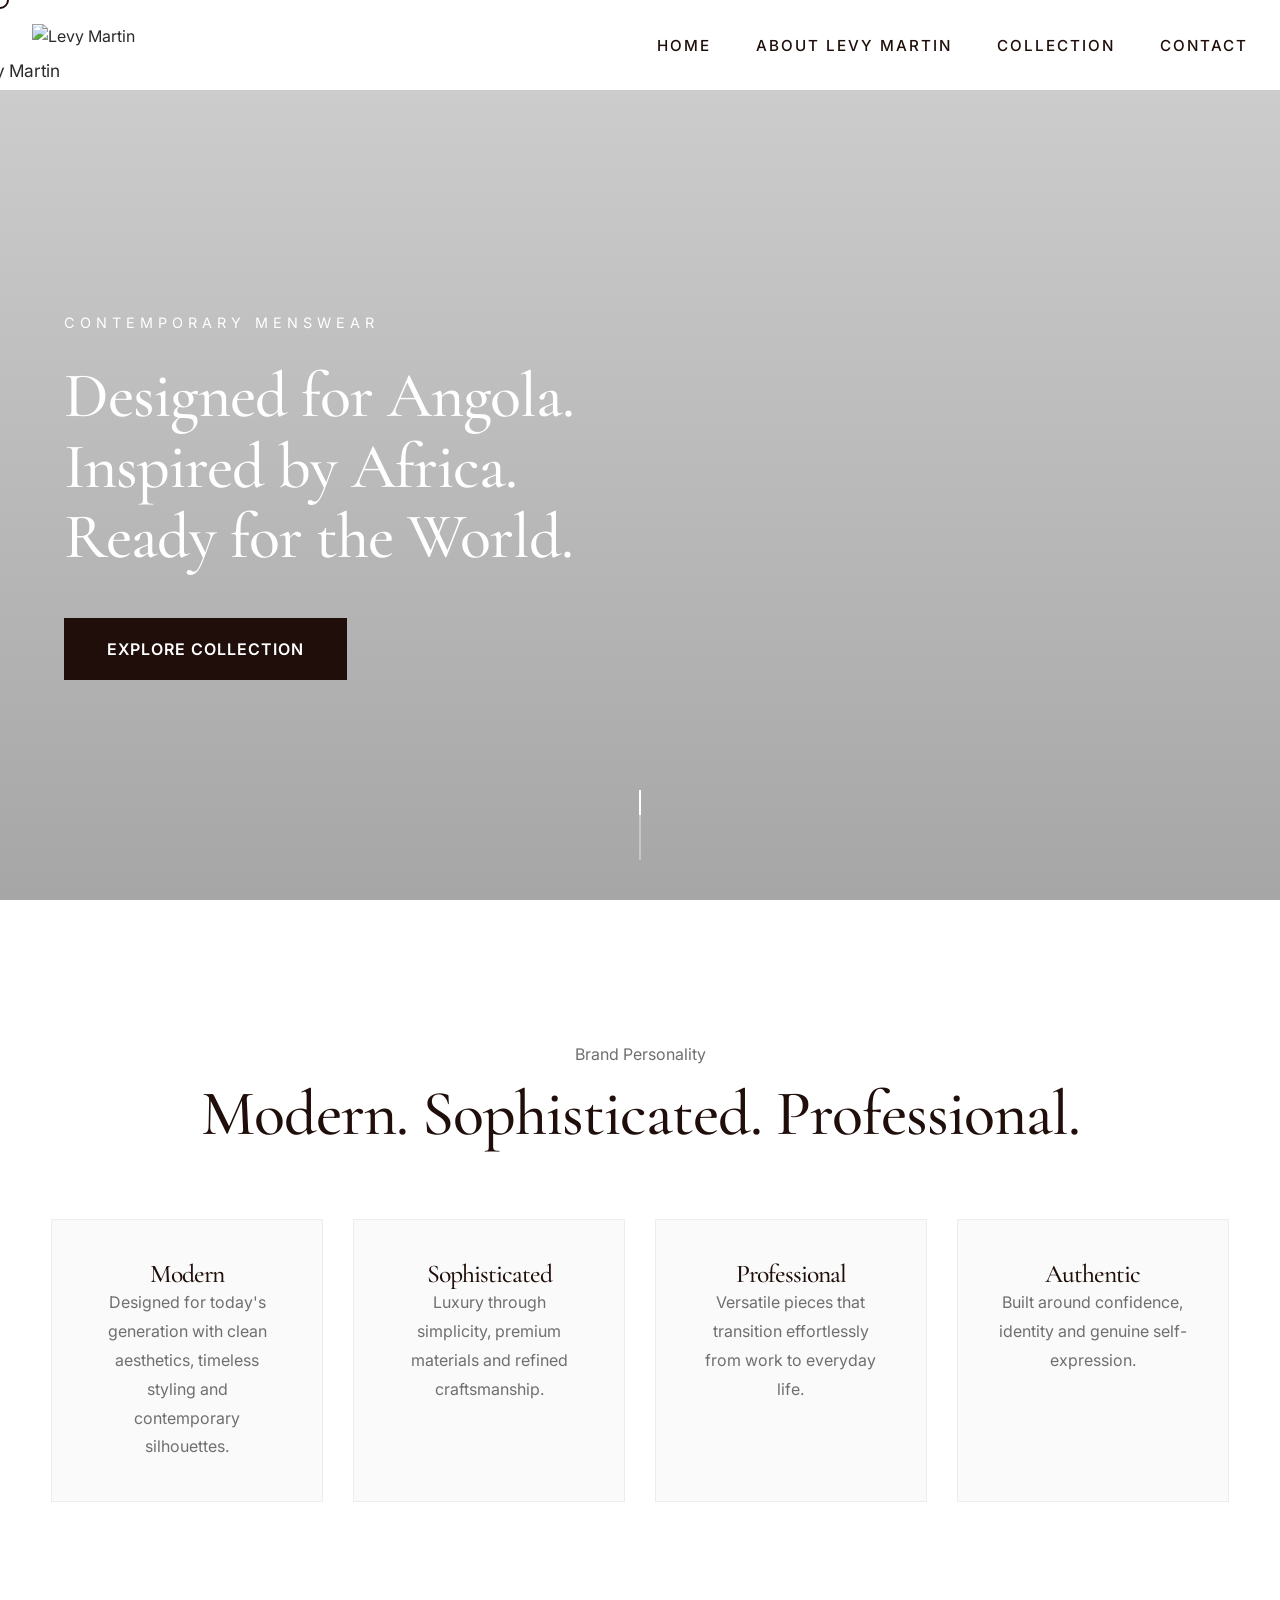
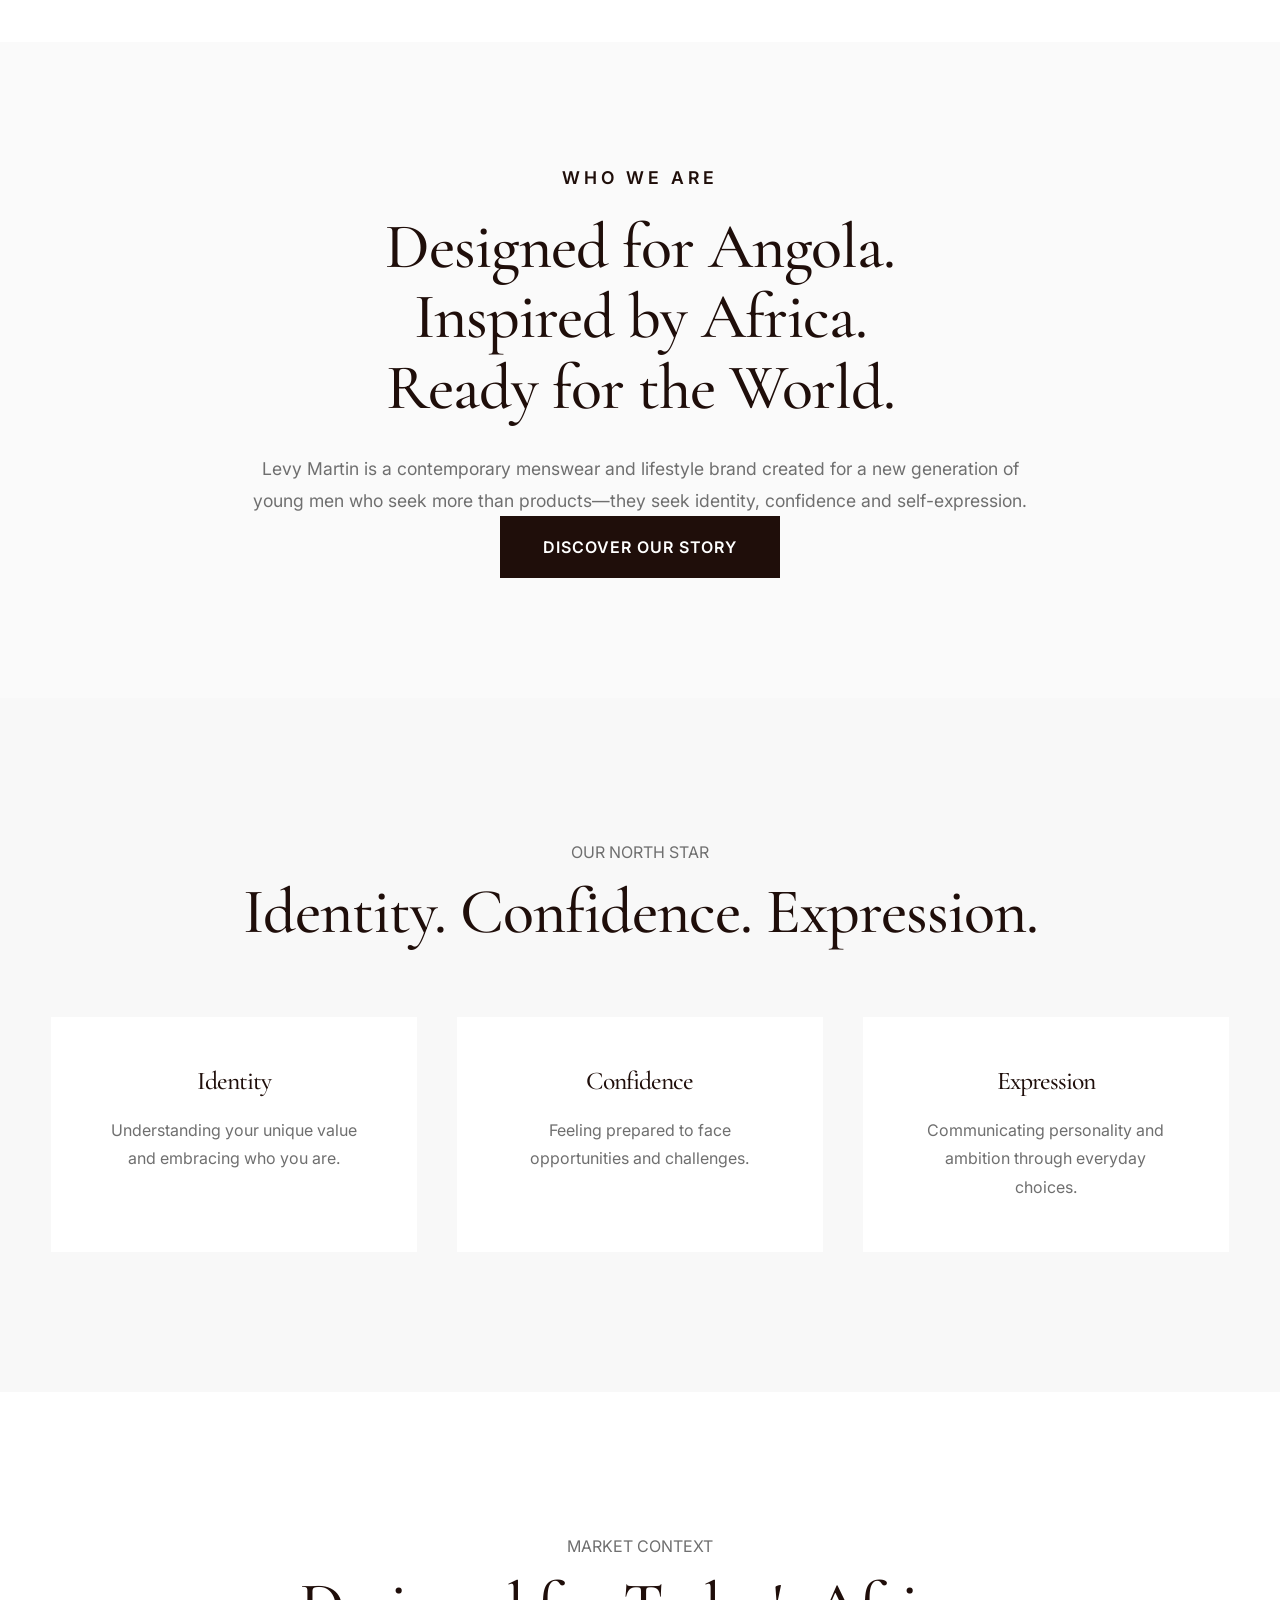
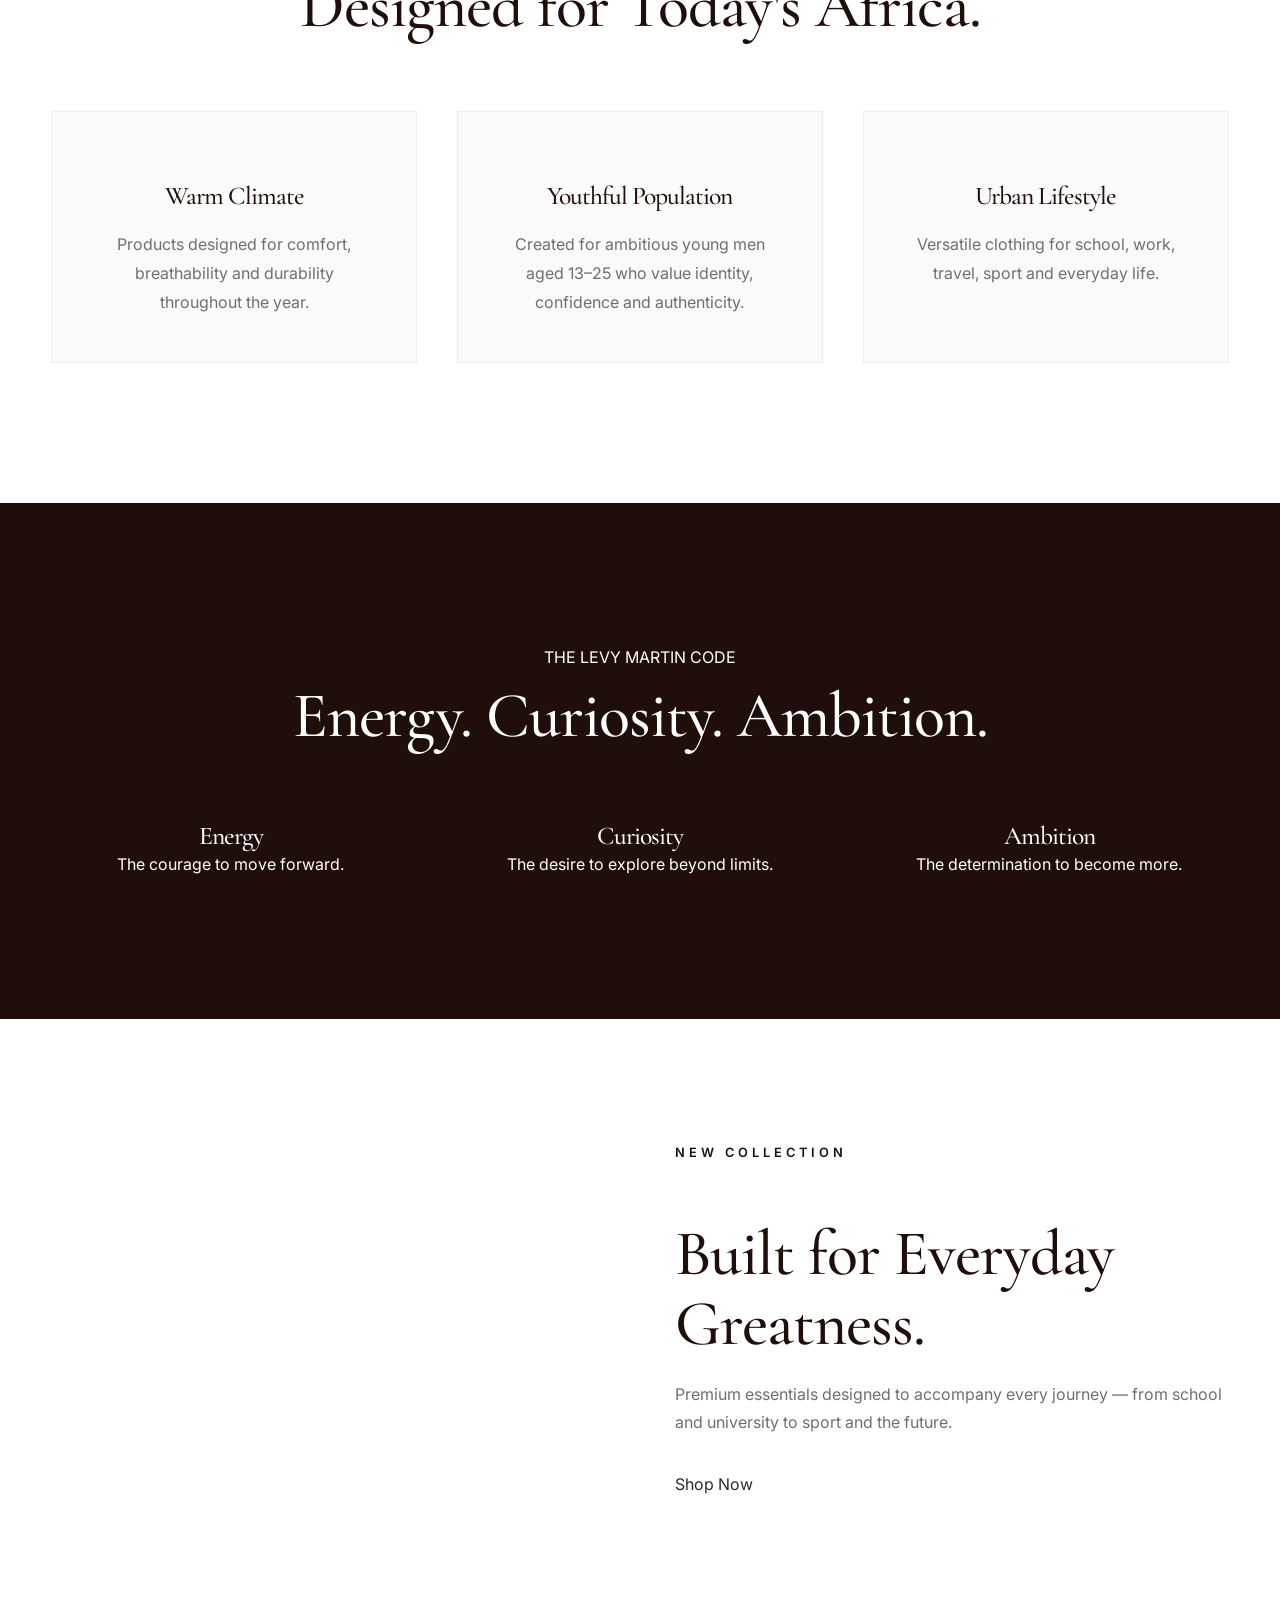
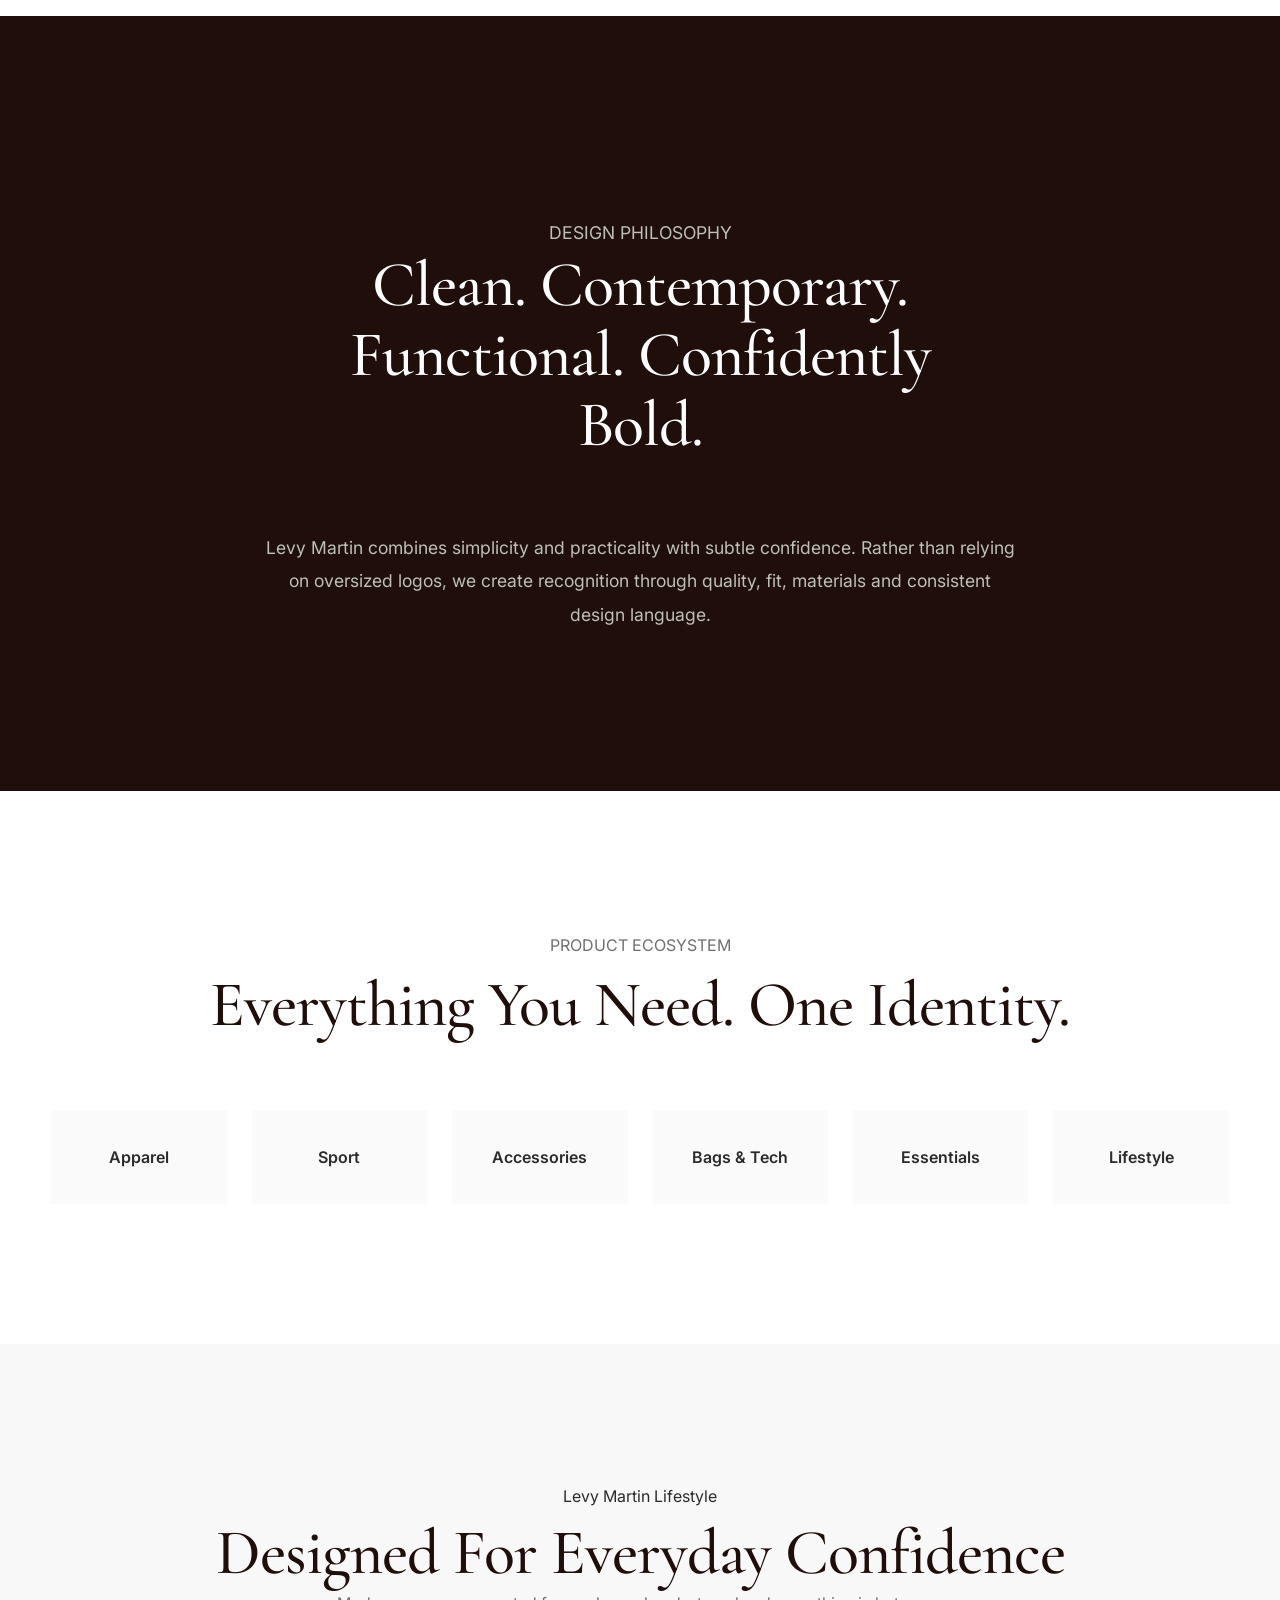
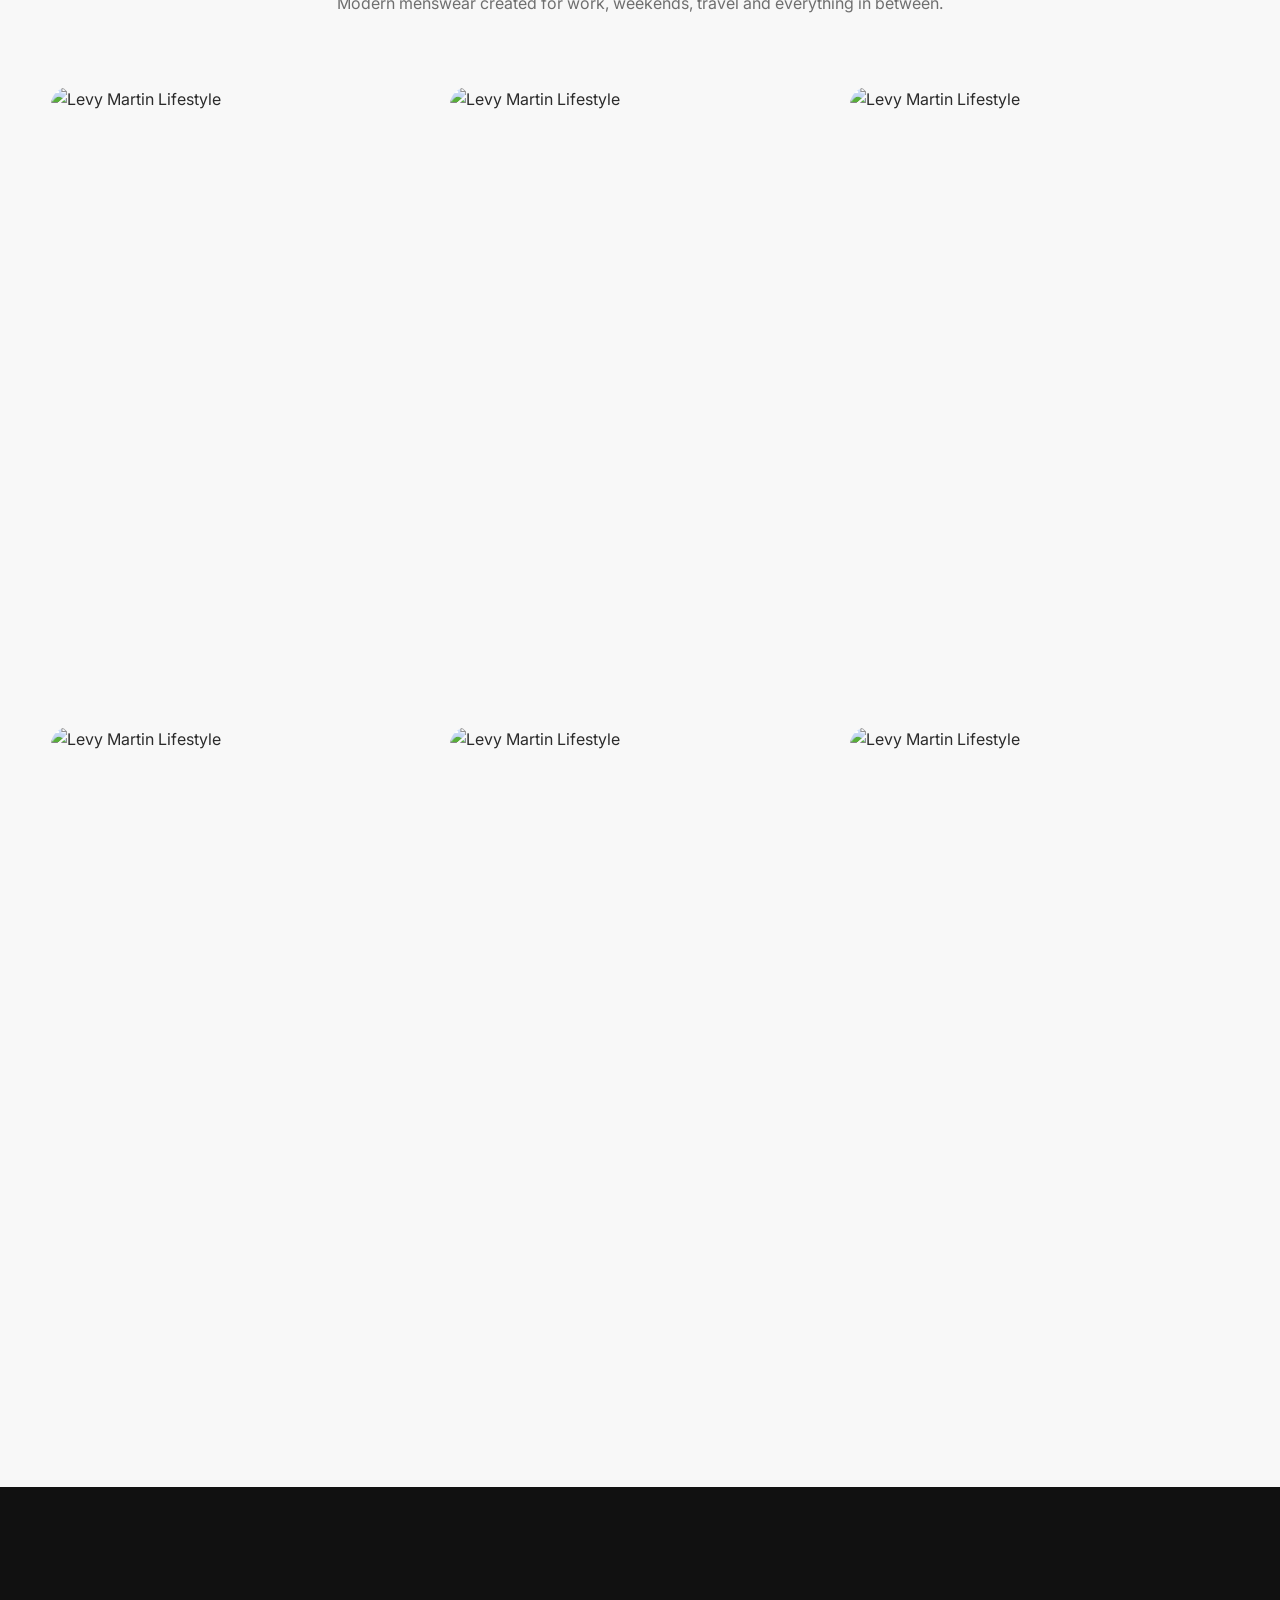
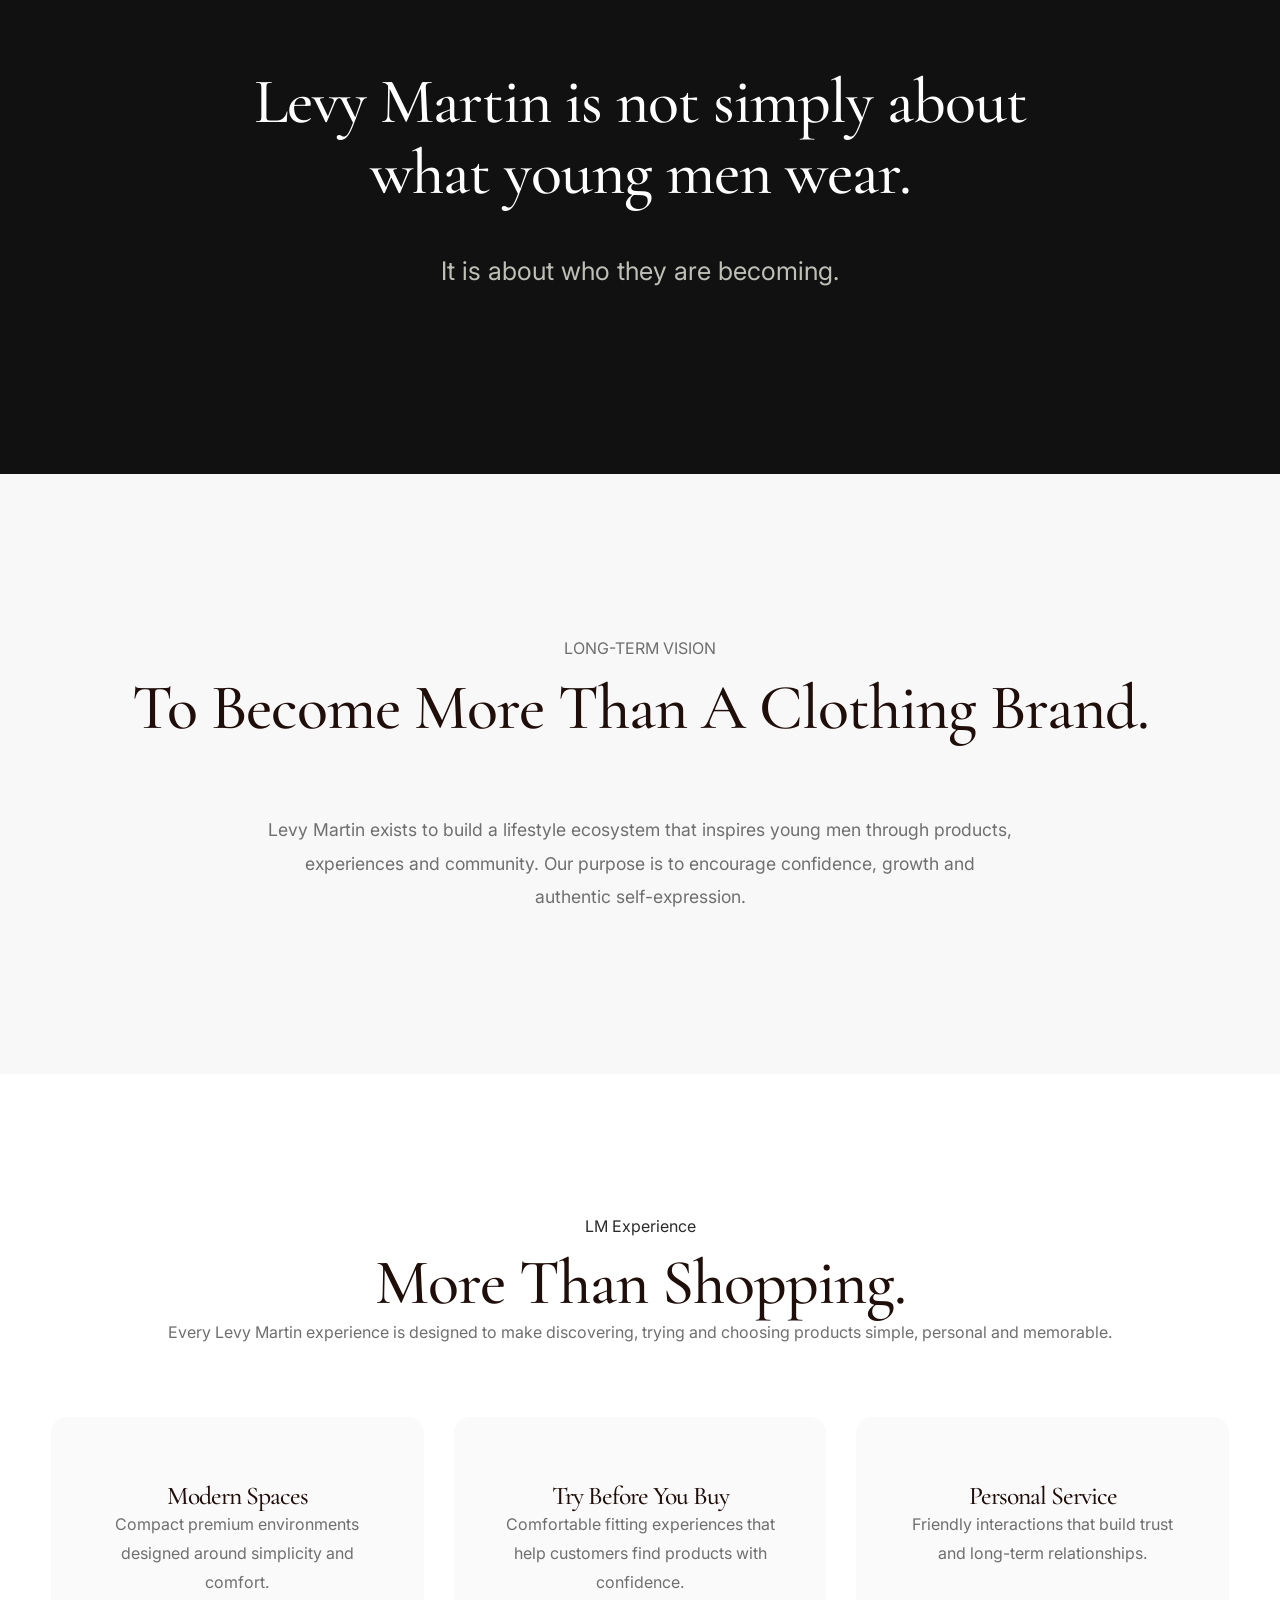
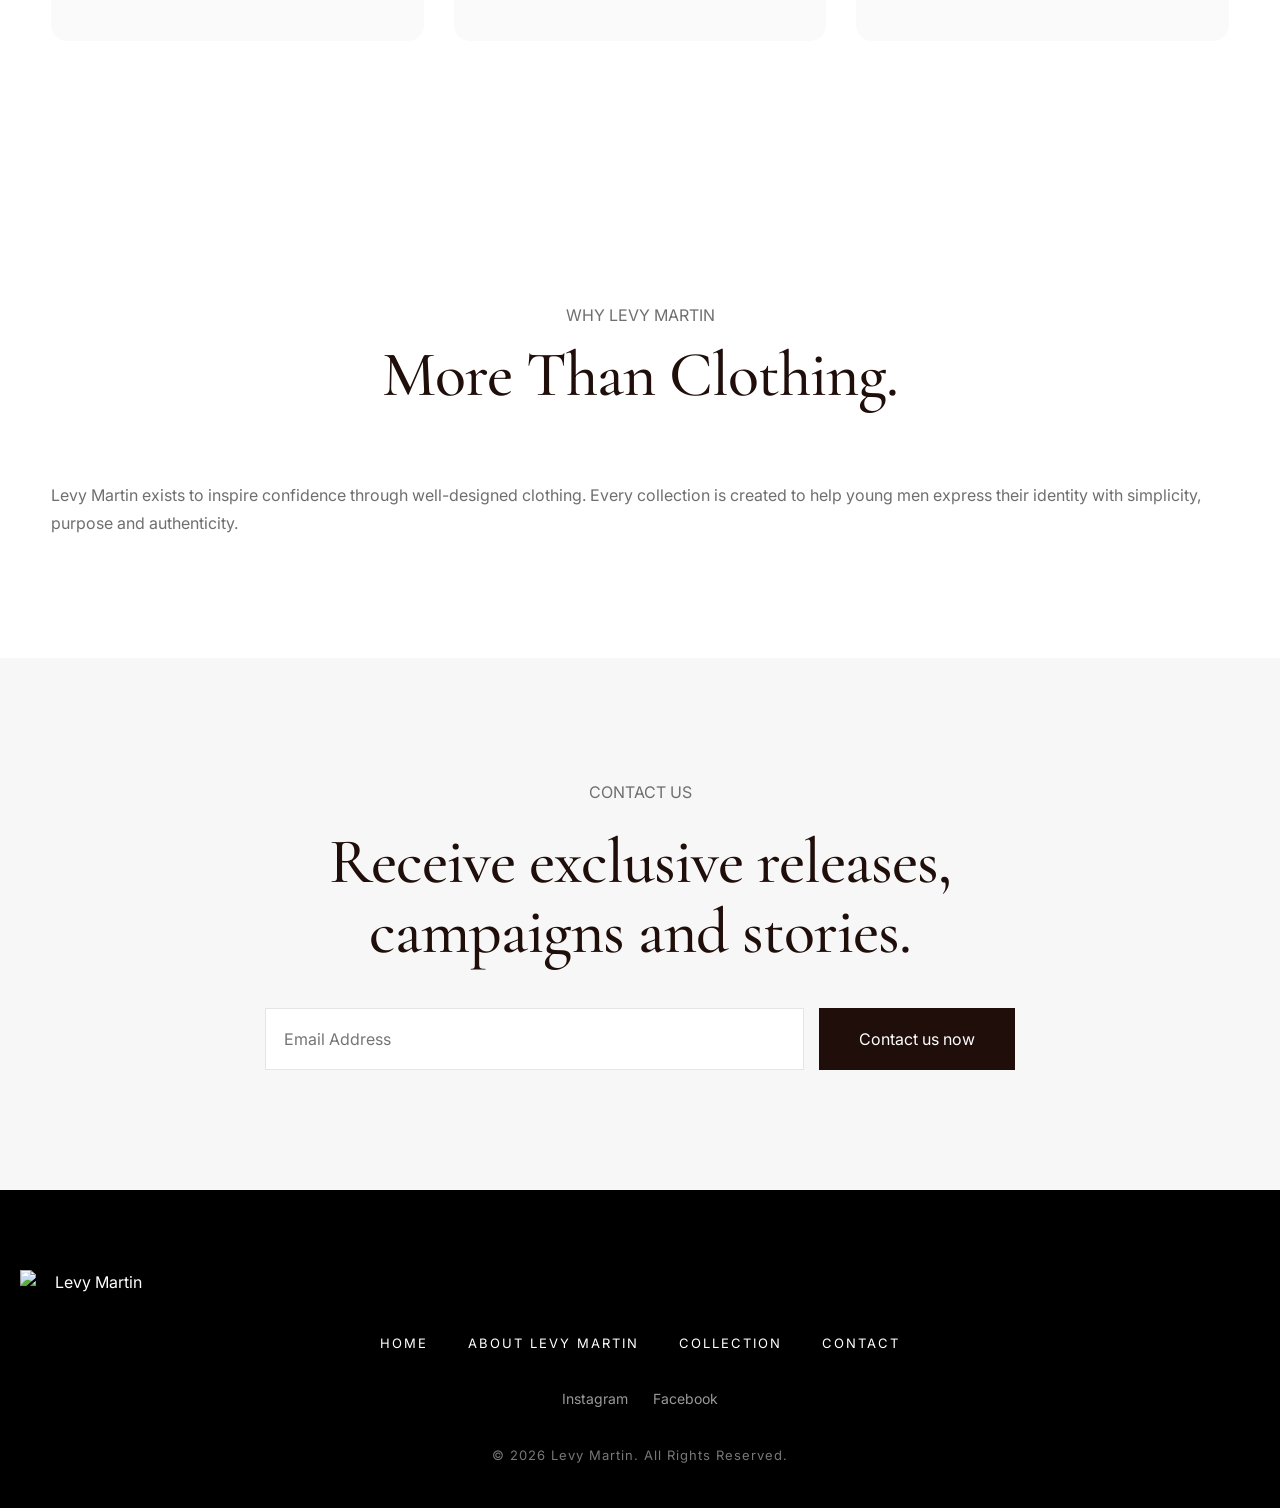
==== index.html @ 37ff94b3 "Add files via upload" ====
<!DOCTYPE html>
<html lang="en">

<head>

    <meta charset="UTF-8">
    <meta name="viewport" content="width=device-width, initial-scale=1.0">

    <title>LEVY MARTIN | Contemporary Menswear</title>

    <meta name="description"
        content="Designed for Angola. Inspired by Africa. Ready for the World.">

    <link rel="icon" href="assets/images/logo/favicon.png">

    <link rel="preconnect" href="https://fonts.googleapis.com">

    <link rel="preconnect" href="https://fonts.gstatic.com" crossorigin>

    <link href="https://fonts.googleapis.com/css2?family=Cormorant+Garamond:wght@300;400;500;600;700&family=Inter:wght@300;400;500;600;700&display=swap" rel="stylesheet">

    <!-- CSS -->
    <link rel="stylesheet" href="css/reset.css">
    <link rel="stylesheet" href="css/variables.css">
    <link rel="stylesheet" href="css/global.css">
    <link rel="stylesheet" href="css/components.css">
    <link rel="stylesheet" href="css/navigation.css">
    <link rel="stylesheet" href="css/footer.css">
    <link rel="stylesheet" href="css/home.css">
    <link rel="stylesheet" href="css/animations.css">
    <link rel="stylesheet" href="css/responsive.css">

</head>

<body>

    <!-- LOADER -->
    <div class="loader">

        <img src="assets/images/logo/logo-dark.png" alt="Levy Martin Logo">

    </div>

    <!-- CURSOR -->

    <div class="cursor"></div>

    <!-- HEADER -->

    <header>
        <nav class="navbar">

            <a href="index.html" class="logo">

                <img src="assets/images/logo/logo-dark.png" alt="Levy Martin">

            </a>

            <ul class="nav-links">


                <li><a href="index.html">Home</a></li>

                <li><a href="about.html">About Levy Martin</a></li>

                <li><a href="collections.html">Collection</a></li>

                <li><a href="contact.html">Contact</a></li>


            </ul>


            <button class="menu-btn">

                <span></span>
                <span></span>

            </button>

        </nav>

        <div class="mobile-menu">

            <a href="index.html">Home</a>
            <a href="about.html">About Levy Martin</a>
            <a href="collections.html">Collection</a>
            <a href="contact.html">Contact</a>

        </div>

    </header>

    <!-- HERO -->

    <section class="hero">

        <div class="hero-image">

            <img src="assets/images/hero/hero.jpg" alt="Levy Martin">

        </div>

        <div class="hero-content">

            <p class="subtitle">
                CONTEMPORARY MENSWEAR
            </p>

            <h1>

                Designed for Angola.<br>
                Inspired by Africa.<br>
                Ready for the World.

            </h1>

            <a href="collections.html" class="btn">

                Explore Collection

            </a>

        </div>

        <div class="scroll-indicator">

            <span></span>

        </div>

    </section>

    <section class="brand-personality">

        <div class="container">

        <div class="section-heading">

        <p>Brand Personality</p>

        <h2>Modern. Sophisticated. Professional.</h2>

        </div>

        <div class="personality-grid">

        <div class="personality-card">

        <h3>Modern</h3>

        <p>
        Designed for today's generation with clean aesthetics,
        timeless styling and contemporary silhouettes.
        </p>

        </div>

        <div class="personality-card">

        <h3>Sophisticated</h3>

        <p>
        Luxury through simplicity,
        premium materials and refined craftsmanship.
        </p>

        </div>

        <div class="personality-card">

        <h3>Professional</h3>

        <p>
        Versatile pieces that transition effortlessly from work
        to everyday life.
        </p>

        </div>

        <div class="personality-card">

        <h3>Authentic</h3>

        <p>
        Built around confidence,
        identity and genuine self-expression.
        </p>

        </div>

        </div>

        </div>

    </section>


    <!-- BRAND INTRO -->

    <section class="intro">

        <div class="container">

        <p class="section-title">

        WHO WE ARE

        </p>

        <h2>

        Designed for Angola.<br>

        Inspired by Africa.<br>

        Ready for the World.

        </h2>

        <p>

        Levy Martin is a contemporary menswear and lifestyle brand created for a new generation of young men who seek more than products—they seek identity, confidence and self-expression.

        </p>

        <a href="about.html" class="btn">

        Discover Our Story

        </a>

        </div>

    </section>

    <!-- NORTH STAR -->

    <section class="north-star">

        <div class="container">

        <div class="section-heading">

        <p>

        OUR NORTH STAR

        </p>

        <h2>

        Identity.
        Confidence.
        Expression.

        </h2>

        </div>

        <div class="north-grid">

        <div class="north-card">

        <h3>

        Identity

        </h3>

        <p>

        Understanding your unique value and embracing who you are.

        </p>

        </div>

        <div class="north-card">

        <h3>

        Confidence

        </h3>

        <p>

        Feeling prepared to face opportunities and challenges.

        </p>

        </div>

        <div class="north-card">

        <h3>

        Expression

        </h3>

        <p>

        Communicating personality and ambition through everyday choices.

        </p>

        </div>

        </div>

        </div>

    </section>

    <!-- MARKET CONTEXT -->

    <section class="market-context">

        <div class="container">

        <div class="section-heading">

        <p>

        MARKET CONTEXT

        </p>

        <h2>

        Designed for Today's Africa.

        </h2>

        </div>

        <div class="market-grid">

        <div class="market-item">

        <i class="ri-sun-line"></i>

        <h3>

        Warm Climate

        </h3>

        <p>

        Products designed for comfort,
        breathability and durability throughout the year.

        </p>

        </div>

        <div class="market-item">

        <i class="ri-group-line"></i>

        <h3>

        Youthful Population

        </h3>

        <p>

        Created for ambitious young men aged 13–25 who value identity, confidence and authenticity.

        </p>

        </div>

        <div class="market-item">

        <i class="ri-building-2-line"></i>

        <h3>

        Urban Lifestyle

        </h3>

        <p>

        Versatile clothing for school,
        work,
        travel,
        sport and everyday life.

        </p>

        </div>

        </div>

        </div>

    </section>



    <!-- YOUTH CODE -->

    <section class="youth-code">

        <div class="container">

        <div class="section-heading">

        <p>

        THE LEVY MARTIN CODE

        </p>

        <h2>

        Energy.
        Curiosity.
        Ambition.

        </h2>

        </div>

        <div class="code-grid">

        <div>

        <h3>

        Energy

        </h3>

        <p>

        The courage to move forward.

        </p>

        </div>

        <div>

        <h3>

        Curiosity

        </h3>

        <p>

        The desire to explore beyond limits.

        </p>

        </div>

        <div>

        <h3>

        Ambition

        </h3>

        <p>

        The determination to become more.

        </p>

        </div>

        </div>

        </div>

    </section>

    <section class="featured">

        <div class="image">

            <img src="assets/images/campaign/collection.jpg"
                alt="Collection">

        </div>

        <div class="content">

            <p class="section-title">
                NEW COLLECTION
            </p>

            <h2>

                Built for Everyday Greatness.

            </h2>

            <p>

                Premium essentials designed to accompany every journey —
                from school and university to sport and the future.

            </p>

            <a href="collections.html" class="btn-dark">

                Shop Now

            </a>

        </div>

    </section>

    <!-- DESIGN PHILOSOPHY -->

    <section class="design-philosophy">

        <div class="container">

        <div class="section-heading">

        <p>

        DESIGN PHILOSOPHY

        </p>

        <h2>

        Clean.

        Contemporary.

        Functional.

        Confidently Bold.

        </h2>

        </div>

        <div class="philosophy-text">

        <p>

        Levy Martin combines simplicity and practicality with subtle confidence.
        Rather than relying on oversized logos, we create recognition through
        quality, fit, materials and consistent design language.

        </p>

        </div>

        </div>

    </section>

    <section class="ecosystem">

        <div class="container">

        <div class="section-heading">

        <p>

        PRODUCT ECOSYSTEM

        </p>

        <h2>

        Everything You Need.

        One Identity.

        </h2>

        </div>

        <div class="eco-grid">

        <div>Apparel</div>

        <div>Sport</div>

        <div>Accessories</div>

        <div>Bags & Tech</div>

        <div>Essentials</div>

        <div>Lifestyle</div>

        </div>

        </div>

    </section>

    <!-- ========================================= -->
    <!-- LIFESTYLE GALLERY -->
    <!-- ========================================= -->

    <section class="lifestyle-gallery">

        <div class="container">

            <div class="section-heading">

                <span>Levy Martin Lifestyle</span>

                <h2>Designed For Everyday Confidence</h2>

                <p>
                    Modern menswear created for work, weekends,
                    travel and everything in between.
                </p>

            </div>

            <div class="gallery-grid">

                <div class="gallery-item large">
                    <img src="assets/images/gallery/image1.png" alt="Levy Martin Lifestyle">
                </div>

                <div class="gallery-item">
                    <img src="assets/images/gallery/image2.png" alt="Levy Martin Lifestyle">
                </div>

                <div class="gallery-item">
                    <img src="assets/images/gallery/image3.png" alt="Levy Martin Lifestyle">
                </div>

                <div class="gallery-item">
                    <img src="assets/images/gallery/image4.png" alt="Levy Martin Lifestyle">
                </div>

                <div class="gallery-item">
                    <img src="assets/images/gallery/image6.png" alt="Levy Martin Lifestyle">
                </div>

                <div class="gallery-item wide">
                    <img src="assets/images/gallery/image5.png" alt="Levy Martin Lifestyle">
                </div>

            </div>

        </div>

    </section>

    

    <section class="brand-promise">

        <div class="container-mini">

        <h2>

        Levy Martin is not simply about what young men wear.

        </h2>

        <p>

        It is about who they are becoming.

        </p>

        </div>

    </section>

    <section class="vision">

        <div class="container">

        <div class="section-heading">

        <p>

        LONG-TERM VISION

        </p>

        <h2>

        To Become More Than
        A Clothing Brand.

        </h2>

        </div>

        <p class="vision-text">

        Levy Martin exists to build a lifestyle ecosystem that inspires
        young men through products, experiences and community.
        Our purpose is to encourage confidence, growth and authentic
        self-expression.

        </p>

        </div>

    </section>

    <!-- ========================================= -->
    <!-- LM EXPERIENCE -->
    <!-- ========================================= -->

    <section class="experience-point">

        <div class="container">

            <div class="section-heading">

                <span>LM Experience</span>

                <h2>
                    More Than Shopping.
                </h2>

                <p>
                    Every Levy Martin experience is designed to make discovering,
                    trying and choosing products simple, personal and memorable.
                </p>

            </div>

            <div class="experience-grid">

                <div class="experience-card">

                    <i class="ri-store-2-line"></i>

                    <h3>Modern Spaces</h3>

                    <p>
                        Compact premium environments designed around simplicity
                        and comfort.
                    </p>

                </div>

                <div class="experience-card">

                    <i class="ri-t-shirt-2-line"></i>

                    <h3>Try Before You Buy</h3>

                    <p>
                        Comfortable fitting experiences that help customers find
                        products with confidence.
                    </p>

                </div>

                <div class="experience-card">

                    <i class="ri-customer-service-2-line"></i>

                    <h3>Personal Service</h3>

                    <p>
                        Friendly interactions that build trust and long-term
                        relationships.
                    </p>

                </div>

            </div>

        </div>

    </section>

    <section class="why-brand">

        <div class="container">

        <div class="section-heading">

        <p>WHY LEVY MARTIN</p>

        <h2>

        More Than Clothing.

        </h2>

        </div>

        <p>

        Levy Martin exists to inspire confidence through
        well-designed clothing.
        Every collection is created to help young men express
        their identity with simplicity,
        purpose and authenticity.

        </p>

        </div>

    </section>

    <!-- NEWSLETTER -->

    <section class="newsletter">

        <div class="container">

            <p>CONTACT US</p>

            <h2>

                Receive exclusive releases,
                campaigns and stories.

            </h2>

            <form>

                <input
                    type="email"
                    placeholder="Email Address">

                <button>

                    Contact us now

                </button>

            </form>

        </div>

    </section>

    <!-- FOOTER -->

    <footer class="footer">

        <div class="footer-logo">
            <img src="assets/images/logo/logo-dark.png" alt="Levy Martin">
        </div>

        <div class="footer-links">

            <a href="index.html">Home</a>

            <a href="about.html">About Levy Martin</a>

            <a href="collections.html">Collection</a>

            <a href="contact.html">Contact</a>

        </div>

        <div class="footer-social">

            <a href="#">Instagram</a>

            <a href="#">Facebook</a>

        </div>

        <p class="copyright">
            © 2026 Levy Martin. All Rights Reserved.
        </p>

    </footer>

    

    <!-- JAVASCRIPT -->

    <script src="js/navigation.js"></script>
    <script src="js/animations.js"></script>
    <script src="js/cursor.js"></script>
    <script src="js/app.js"></script>
    <script src="js/products.js"></script>
    <script src="js/search.js"></script>

    <button class="back-to-top">

        ↑

    </button>

</body>

</html>
---- css/variables.css ----
/* ========================================
   LEVY MARTIN
   VARIABLES
======================================== */

:root{

    /* =====================================
       COLORS
    ===================================== */

    --color-primary: #1F0E0A;
    --color-secondary: #BEC0B7;
    --color-white: #FFFFFF;

    --color-black: #111111;

    --color-text: #2B2B2B;
    --color-text-light: #6F6F6F;

    --color-border: #E5E5E5;

    --color-success: #2E7D32;
    --color-danger: #C62828;


    /* =====================================
       TYPOGRAPHY
    ===================================== */

    --font-heading: "Cormorant Garamond", serif;
    --font-body: "Inter", sans-serif;


    /* =====================================
       FONT SIZES
    ===================================== */

    --fs-xs: 0.75rem;
    --fs-sm: 0.875rem;
    --fs-md: 1rem;
    --fs-lg: 1.125rem;
    --fs-xl: 1.5rem;
    --fs-2xl: 2rem;
    --fs-3xl: 3rem;
    --fs-4xl: 4rem;
    --fs-5xl: 5rem;
    --fs-6xl: 7rem;


    /* =====================================
       FONT WEIGHTS
    ===================================== */

    --fw-light:300;
    --fw-normal:400;
    --fw-medium:500;
    --fw-semibold:600;
    --fw-bold:700;


    /* =====================================
       LINE HEIGHT
    ===================================== */

    --line-tight:1.1;
    --line-normal:1.5;
    --line-relaxed:1.8;


    /* =====================================
       LETTER SPACING
    ===================================== */

    --letter-tight:-1px;
    --letter-normal:0;
    --letter-wide:2px;
    --letter-extra:5px;


    /* =====================================
       SPACING
    ===================================== */

    --space-1:0.25rem;
    --space-2:0.5rem;
    --space-3:0.75rem;
    --space-4:1rem;
    --space-5:1.5rem;
    --space-6:2rem;
    --space-7:3rem;
    --space-8:4rem;
    --space-9:6rem;
    --space-10:8rem;
    --space-11:10rem;


    /* =====================================
       CONTAINER
    ===================================== */

    --container-width:1400px;
    --container-small:1200px;
    --container-mini:900px;


    /* =====================================
       BORDER RADIUS
    ===================================== */

    --radius-sm:4px;
    --radius-md:8px;
    --radius-lg:16px;
    --radius-xl:30px;
    --radius-circle:50%;


    /* =====================================
       SHADOWS
    ===================================== */

    --shadow-sm:0 2px 10px rgba(0,0,0,.05);

    --shadow-md:0 10px 30px rgba(0,0,0,.08);

    --shadow-lg:0 20px 60px rgba(0,0,0,.15);


    /* =====================================
       TRANSITIONS
    ===================================== */

    --transition-fast:.25s ease;

    --transition-normal:.4s ease;

    --transition-slow:.8s ease;


    /* =====================================
       HEADER
    ===================================== */

    --header-height:90px;


    /* =====================================
       Z INDEX
    ===================================== */

    --z-loader:99999;
    --z-menu:9999;
    --z-header:1000;
    --z-dropdown:100;
    --z-overlay:90;


    /* =====================================
       BUTTONS
    ===================================== */

    --button-height:58px;
    --button-padding:0 40px;


}
---- css/global.css ----
/* ========================================
   GLOBAL STYLES
   Levy Martin
======================================== */

/* ========== BODY ========== */

body{
    font-family:var(--font-body);
    font-size:var(--fs-md);
    font-weight:var(--fw-normal);
    line-height:var(--line-normal);
    color:var(--color-text);
    background:var(--color-white);
    overflow-x:hidden;
}

/* ========== CONTAINER ========== */

.container{
    width:min(92%, var(--container-width));
    margin:auto;
}

.container-small{
    width:min(90%, var(--container-small));
    margin:auto;
}

.container-mini{
    width:min(90%, var(--container-mini));
    margin:auto;
}

/* ========== SECTIONS ========== */

section{
    padding:120px 0;
}

/* ========== HEADINGS ========== */

h1,
h2,
h3,
h4,
h5,
h6{

    font-family:var(--font-heading);

    color:var(--color-primary);

    line-height:1.1;

    letter-spacing:-1px;

    font-weight:500;

}

h1{
    font-size:clamp(3.5rem,8vw,7rem);
}

h2{
    font-size:clamp(2.5rem,5vw,4.5rem);
}

h3{
    font-size:clamp(1.4rem,2vw,2rem);
}

h4{
    font-size:1.4rem;
}

/* ========== PARAGRAPH ========== */

p{

    color:var(--color-text-light);

    font-size:1rem;

    line-height:1.8;

}

/* ========== SECTION TITLE ========== */

.section-title{

    display:inline-block;

    margin-bottom:18px;

    font-size:.8rem;

    letter-spacing:4px;

    color:var(--color-primary);

    text-transform:uppercase;

    font-weight:600;

}

/* ========== SECTION HEADING ========== */

.section-heading{

    text-align:center;

    margin-bottom:70px;

}

.section-heading h2{

    margin-top:10px;

}

/* ========== BUTTONS ========== */

.btn{

    display:inline-flex;

    align-items:center;

    justify-content:center;

    padding:18px 42px;

    background:var(--color-primary);

    color:var(--color-white);

    font-weight:600;

    letter-spacing:1px;

    text-transform:uppercase;

    transition:var(--transition-normal);

    border:1px solid var(--color-primary);

}

.btn:hover{

    background:transparent;

    color:var(--color-primary);

}

/* White Button */

.btn-light{

    background:var(--color-white);

    color:var(--color-primary);

    border:1px solid var(--color-white);

}

.btn-light:hover{

    background:transparent;

    color:var(--color-white);

}

/* Outline */

.btn-outline{

    background:transparent;

    border:1px solid var(--color-primary);

    color:var(--color-primary);

}

.btn-outline:hover{

    background:var(--color-primary);

    color:white;

}

/* ========== IMAGES ========== */

img{

    width:100%;

    object-fit:cover;

}

/* ========== LINKS ========== */

a{

    transition:var(--transition-fast);

}

/* ========== FORMS ========== */

input,
textarea{

    width:100%;

    padding:18px;

    border:1px solid var(--color-border);

    font-size:1rem;

    background:white;

}

input:focus,
textarea:focus{

    border-color:var(--color-primary);

}

/* ========== SPACING HELPERS ========== */

.mt-1{margin-top:1rem;}
.mt-2{margin-top:2rem;}
.mt-3{margin-top:3rem;}
.mt-4{margin-top:4rem;}

.mb-1{margin-bottom:1rem;}
.mb-2{margin-bottom:2rem;}
.mb-3{margin-bottom:3rem;}
.mb-4{margin-bottom:4rem;}

/* ========== GRID ========== */

.grid-2{

    display:grid;

    grid-template-columns:repeat(2,1fr);

    gap:60px;

}

.grid-3{

    display:grid;

    grid-template-columns:repeat(3,1fr);

    gap:40px;

}

.grid-4{

    display:grid;

    grid-template-columns:repeat(4,1fr);

    gap:30px;

}

/* ========== CARDS ========== */

.card{

    background:white;

    overflow:hidden;

}

/* ========== SCROLLBAR ========== */

::-webkit-scrollbar{

    width:8px;

}

::-webkit-scrollbar-track{

    background:#f5f5f5;

}

::-webkit-scrollbar-thumb{

    background:var(--color-primary);

}

::-webkit-scrollbar-thumb:hover{

    background:#000;

}

/* ========== SELECTION ========== */

::selection{

    background:var(--color-primary);

    color:white;

}

/* ========== UTILITIES ========== */

.text-center{

    text-align:center;

}

.text-left{

    text-align:left;

}

.text-right{

    text-align:right;

}

.hidden{

    display:none;

}

/* ========== LOADER ========== */

.loader{

    position:fixed;

    inset:0;

    background:white;

    display:flex;

    justify-content:center;

    align-items:center;

    z-index:var(--z-loader);

}

.loader img{

    width:120px;

}

/* ========== CUSTOM CURSOR ========== */

.cursor{

    width:20px;

    height:20px;

    border:1px solid var(--color-primary);

    border-radius:50%;

    position:fixed;

    pointer-events:none;

    transform:translate(-50%,-50%);

    z-index:99999;

}


/*=========================================
BACK TO TOP
=========================================*/

.back-to-top{

    position:fixed;

    right:35px;

    bottom:35px;

    width:55px;

    height:55px;

    border:none;

    border-radius:50%;

    background:var(--color-primary);

    color:white;

    font-size:1.2rem;

    cursor:pointer;

    opacity:0;

    visibility:hidden;

    transition:.35s;

    z-index:999;

}

.back-to-top.show{

    opacity:1;

    visibility:visible;

}

.back-to-top:hover{

    transform:translateY(-5px);

}

/*=========================================
NOTIFICATION
=========================================*/

.notification{

    position:fixed;

    top:30px;

    right:30px;

    background:var(--color-primary);

    color:white;

    padding:18px 30px;

    border-radius:8px;

    transform:translateX(120%);

    transition:.35s;

    z-index:99999;

    box-shadow:0 20px 50px rgba(0,0,0,.15);

}

.notification.show{

    transform:translateX(0);

}

.wishlist-link{

    position:relative;

}

.wishlist-count{

    position:absolute;

    top:-10px;

    right:-12px;

    width:18px;

    height:18px;

    border-radius:50%;

    background:var(--color-primary);

    color:white;

    display:flex;

    justify-content:center;

    align-items:center;

    font-size:.65rem;

}
---- css/components.css ----
/*=========================================
PRODUCT CARD
=========================================*/

.product-card{

    cursor:pointer;

}

.product-image{

    position:relative;

    overflow:hidden;

    background:#f7f7f7;

}

.product-image img{

    width:100%;

    aspect-ratio:4/5;

    object-fit:cover;

    transition:.8s ease;

}

.product-card:hover img{

    transform:scale(1.08);

}

/* Badge */

.product-badge{

    position:absolute;

    top:20px;

    left:20px;

    padding:8px 14px;

    background:white;

    font-size:.75rem;

    letter-spacing:2px;

    z-index:5;

}

/* Actions */

.product-actions{

    position:absolute;

    right:20px;

    top:50%;

    transform:translateY(-50%);

    display:flex;

    flex-direction:column;

    gap:12px;

    opacity:0;

    transition:.4s;

}

.product-card:hover .product-actions{

    opacity:1;

}

.icon-btn{

    width:48px;

    height:48px;

    background:white;

    border-radius:50%;

    display:flex;

    justify-content:center;

    align-items:center;

    box-shadow:0 10px 25px rgba(0,0,0,.08);

    transition:.35s;

}

.icon-btn:hover{

    background:var(--color-primary);

    color:white;

}

/* Info */

.product-info{

    padding-top:25px;

}

.category{

    font-size:.75rem;

    letter-spacing:3px;

    text-transform:uppercase;

    margin-bottom:10px;

}

.product-info h3{

    margin-bottom:15px;

}

.price-row{

    display:flex;

    align-items:center;

    gap:15px;

}

.price{

    font-weight:600;

    color:var(--color-primary);

}

.old-price{

    color:#999;

    text-decoration:line-through;

}

/* Wishlist */

.wishlist-btn.active{

    background:var(--color-primary);

    color:white;

}

.wishlist-btn svg{

    width:20px;

    height:20px;

}
---- css/navigation.css ----
/* ========================================
   NAVIGATION
   Levy Martin
======================================== */

/* Header */

header{
    position:fixed;
    top:0;
    left:0;
    width:100%;
    z-index:var(--z-header);
    transition:var(--transition-normal);
}

/* Header when scrolling */

header.scrolled{
    background:rgba(255,255,255,.96);
    backdrop-filter:blur(18px);
    box-shadow:0 10px 35px rgba(0,0,0,.08);
}

/* Navbar */

.navbar{
    width:min(95%, var(--container-width));
    margin:auto;
    height:var(--header-height);

    display:flex;
    align-items:center;
    justify-content:space-between;
}

/* Logo */

.logo img{
    height:42px;
    width:auto;
    transition:var(--transition-fast);
}

.logo:hover img{
    transform:scale(1.05);
}

/* Navigation */

.nav-links{
    display:flex;
    align-items:center;
    gap:45px;
}

.nav-links a{
    position:relative;
    font-size:.95rem;
    font-weight:500;
    color:var(--color-primary);
    text-transform:uppercase;
    letter-spacing:2px;
}

/* Animated underline */

.nav-links a::after{

    content:"";

    position:absolute;

    left:0;

    bottom:-8px;

    width:0;

    height:1px;

    background:var(--color-primary);

    transition:.35s;

}

.nav-links a:hover::after{

    width:100%;

}

/* Right Side */

.nav-icons{
    display:flex;
    align-items:center;
    gap:25px;
}

.nav-icons a{

    font-size:.85rem;

    text-transform:uppercase;

    letter-spacing:2px;

    color:var(--color-primary);

    position:relative;

}

.nav-icons a::after{

    content:"";

    position:absolute;

    bottom:-6px;

    left:0;

    width:0;

    height:1px;

    background:var(--color-primary);

    transition:.3s;

}

.nav-icons a:hover::after{

    width:100%;

}

/* Mobile Button */

.menu-btn{

    display:none;

    width:45px;

    height:45px;

    justify-content:center;

    align-items:center;

    flex-direction:column;

    gap:6px;

}

.menu-btn span{

    width:28px;

    height:2px;

    background:var(--color-primary);

    transition:.4s;

}

/* Animated Burger */

.menu-btn.active span:nth-child(1){

    transform:rotate(45deg) translateY(6px);

}

.menu-btn.active span:nth-child(2){

    transform:rotate(-45deg) translateY(-6px);

}

/* Mobile Menu */

.mobile-menu{

    position:fixed;

    inset:0;

    background:#fff;

    display:flex;

    justify-content:center;

    align-items:center;

    flex-direction:column;

    gap:35px;

    opacity:0;
    visibility:hidden;
    pointer-events:none;

    transform:translateY(-30px);

    transition:opacity .35s ease,
               transform .35s ease,
               visibility .35s;

    z-index:999;
}

.mobile-menu.active{

    opacity:1;
    visibility:visible;
    pointer-events:auto;

    transform:translateY(0);

}

.mobile-menu a{

    font-size:2rem;

    font-family:var(--font-heading);

    color:var(--color-primary);

}

/* Hover Effect */

.mobile-menu a:hover{

    opacity:.6;

}

/* Search / Cart Count */

.badge{

    width:18px;

    height:18px;

    border-radius:50%;

    background:var(--color-primary);

    color:white;

    font-size:.65rem;

    display:flex;

    justify-content:center;

    align-items:center;

    position:absolute;

    top:-10px;

    right:-10px;

}

/* Transparent Hero */

.hero + *{

    margin-top:0;

}

.cart-link{

    position:relative;

}

.cart-count{

    position:absolute;

    top:-10px;

    right:-14px;

    width:20px;

    height:20px;

    border-radius:50%;

    background:var(--color-primary);

    color:white;

    display:flex;

    justify-content:center;

    align-items:center;

    font-size:.65rem;

    font-weight:600;

}
---- css/footer.css ----
.footer{

    background:#000;

    color:#fff;

    padding:80px 20px 40px;

    text-align:center;

}

.footer-logo img{

    width:140px;

    margin-bottom:40px;

}

.footer-links{

    display:flex;

    justify-content:center;

    gap:40px;

    flex-wrap:wrap;

    margin-bottom:35px;

}

.footer-links a{

    color:#fff;

    text-decoration:none;

    text-transform:uppercase;

    font-size:13px;

    letter-spacing:2px;

    transition:.3s;

}

.footer-links a:hover{

    opacity:.6;

}

.footer-social{

    display:flex;

    justify-content:center;

    gap:25px;

    margin-bottom:35px;

}

.footer-social a{

    color:#999;

    text-decoration:none;

    font-size:14px;

}

.footer-social a:hover{

    color:white;

}

.copyright{

    color:#777;

    font-size:13px;

    letter-spacing:1px;

}

@media(max-width:768px){

.footer-links{

    flex-direction:column;

    gap:15px;

}

.footer-social{

    flex-direction:column;

    gap:12px;

}

}
---- css/home.css ----
/* ========================================
   HOME PAGE
   Levy Martin
======================================== */

/* ==========================
   HERO
========================== */

.hero{

    position:relative;
    width:100%;

    height:calc(100vh - 90px);

    margin-top:90px;

}

.hero-image{
    position:absolute;
    inset:0;
}

.hero-image::after{
    content:"";
    position:absolute;
    inset:0;
    background:linear-gradient(
        rgba(0,0,0,.20),
        rgba(0,0,0,.35)
    );
}

.hero-image img{
    width:100%;
    height:100%;
    object-fit:cover;
    object-position:center top;
    animation:heroZoom 18s ease-in-out infinite alternate;
}

.hero-content{
    position:relative;
    z-index:2;
    height:100%;
    width:min(90%,1400px);
    margin:auto;

    display:flex;
    flex-direction:column;
    justify-content:center;
    align-items:flex-start;

    color:white;
}

.hero-content .subtitle{

    color:white;

    text-transform:uppercase;

    letter-spacing:5px;

    margin-bottom:25px;

    font-size:.9rem;

}

.hero-content h1{

    color:white;

    font-size:clamp(2.8rem,5vw,5rem);

    line-height:1.1;

    max-width:700px;

    margin-bottom:45px;

}

/* ==========================
   INTRO
========================== */

.intro{

    background:#fafafa;

}

.intro .container{

    max-width:800px;

    text-align:center;

}

.intro h2{

    margin-bottom:30px;

}

.intro p{

    font-size:1.1rem;

}

/* ==========================
   FEATURED
========================== */

.featured{

    display:grid;

    grid-template-columns:1fr 1fr;

    align-items:center;

    gap:100px;

    width:min(92%,1400px);

    margin:auto;

}

.featured .image{

    overflow:hidden;

}

.featured img{

    transition:1.2s;

}

.featured:hover img{

    transform:scale(1.08);

}

.featured h2{

    margin:20px 0;

}

.featured p{

    margin-bottom:35px;

}

/* ==========================
   PRODUCTS
========================== */

.products{

    width:min(92%,1400px);

    margin:auto;

}

.product-grid{

    display:grid;

    grid-template-columns:repeat(4,1fr);

    gap:35px;

}

.product-card{

    cursor:pointer;

}

.product-card img{

    aspect-ratio:4/5;

    object-fit:cover;

    transition:.6s;

}

.product-card:hover img{

    transform:scale(1.05);

}

.product-card h3{

    margin-top:25px;

    margin-bottom:8px;

    font-size:1.3rem;

}

.product-card p{

    color:var(--color-primary);

    font-weight:600;

}

/* ==========================
   LOOKBOOK
========================== */

.lookbook{

    position:relative;

    min-height:90vh;

    background:url("../assets/images/lookbook/lookbook.jpg") center/cover;

    display:flex;

    justify-content:center;

    align-items:center;

}

.lookbook::before{

    content:"";

    position:absolute;

    inset:0;

    background:rgba(0,0,0,.45);

}

.lookbook .overlay{

    position:relative;

    z-index:2;

    text-align:center;

    color:white;

}

.lookbook p{

    color:white;

    letter-spacing:5px;

    text-transform:uppercase;

    margin-bottom:20px;

}

.lookbook h2{

    color:white;

    margin-bottom:40px;

}

/* ==========================
   JOURNAL
========================== */

.journal{

    width:min(92%,1400px);

    margin:auto;

}

.journal-grid{

    display:grid;

    grid-template-columns:repeat(3,1fr);

    gap:35px;

}

.journal article{

    overflow:hidden;

}

.journal article img{

    aspect-ratio:4/3;

    transition:.8s;

}

.journal article:hover img{

    transform:scale(1.08);

}

.journal h3{

    margin-top:25px;

}

/* ==========================
   NEWSLETTER
========================== */

.newsletter{

    background:#f7f7f7;

}

.newsletter .container{

    max-width:750px;

    text-align:center;

}

.newsletter h2{

    margin:20px 0 40px;

}

.newsletter form{

    display:flex;

    gap:15px;

}

.newsletter input{

    flex:1;

}

.newsletter button{

    background:var(--color-primary);

    color:white;

    padding:0 40px;

    border:none;

    cursor:pointer;

    transition:.3s;

}

.newsletter button:hover{

    background:black;

}

/* ==========================
   ANIMATIONS
========================== */

@keyframes heroZoom{

    from{

        transform:scale(1);

    }

    to{

        transform:scale(1.08);

    }

}

/*==========================
NORTH STAR
===========================*/

.north-star{

padding:140px 0;

background:#f8f8f8;

}

.north-grid{

display:grid;

grid-template-columns:repeat(3,1fr);

gap:40px;

margin-top:70px;

}

.north-card{

padding:50px;

background:white;

text-align:center;

transition:.4s;

}

.north-card:hover{

transform:translateY(-8px);

}

.north-card h3{

margin-bottom:20px;

}

@media(max-width:900px){

.north-grid{

grid-template-columns:1fr;

}

}

/*==========================
YOUTH CODE
===========================*/

.youth-code{

padding:140px 0;

background:#1F0E0A;

color:white;

}

.youth-code h2,

.youth-code h3,

.youth-code p{

color:white;

}

.code-grid{

display:grid;

grid-template-columns:repeat(3,1fr);

gap:50px;

margin-top:60px;

}

.code-grid div{

text-align:center;

}

@media(max-width:900px){

.code-grid{

grid-template-columns:1fr;

}

}

/*==========================
PROMISE
===========================*/

.brand-promise{

padding:180px 0;

background:#111;

text-align:center;

}

.brand-promise h2{

color:white;

max-width:900px;

margin:auto;

}

.brand-promise p{

margin-top:40px;

font-size:1.6rem;

color:#BEC0B7;

}

/*=========================
MARKET CONTEXT
==========================*/

.market-context{

padding:140px 0;

background:#fff;

}

.market-grid{

display:grid;

grid-template-columns:repeat(3,1fr);

gap:40px;

margin-top:70px;

}

.market-item{

padding:45px;

background:#fafafa;

text-align:center;

border:1px solid rgba(0,0,0,.05);

transition:.4s;

}

.market-item:hover{

transform:translateY(-8px);

}

.market-item i{

font-size:52px;

color:var(--primary);

margin-bottom:25px;

display:block;

}

.market-item h3{

margin-bottom:20px;

}

@media(max-width:900px){

.market-grid{

grid-template-columns:1fr;

}

}

/*=========================
DESIGN PHILOSOPHY
==========================*/

.design-philosophy{

padding:160px 0;

background:#1F0E0A;

text-align:center;

}

.design-philosophy h2{

color:white;

max-width:700px;

margin:auto;

}

.design-philosophy p{

color:#BEC0B7;

max-width:750px;

margin:40px auto 0;

font-size:1.1rem;

line-height:1.9;

}

/*=========================
PRODUCT ECOSYSTEM
==========================*/

.ecosystem{

padding:140px 0;

background:#fff;

}

.eco-grid{

display:grid;

grid-template-columns:repeat(6,1fr);

gap:25px;

margin-top:60px;

}

.eco-grid div{

padding:35px;

background:#fafafa;

text-align:center;

font-weight:600;

transition:.4s;

}

.eco-grid div:hover{

background:#1F0E0A;

color:white;

}

@media(max-width:1100px){

.eco-grid{

grid-template-columns:repeat(3,1fr);

}

}

@media(max-width:700px){

.eco-grid{

grid-template-columns:repeat(2,1fr);

}

}

/*=========================
VISION
==========================*/

.vision{

padding:160px 0;

background:#f8f8f8;

text-align:center;

}

.vision-text{

max-width:750px;

margin:40px auto 0;

font-size:1.1rem;

line-height:1.9;

}

/* BRAND PERSONALITY */

.brand-personality{

padding:140px 0;

background:#fff;

}

.personality-grid{

display:grid;

grid-template-columns:repeat(4,1fr);

gap:30px;

margin-top:60px;

}

.personality-card{

padding:40px;

background:#fafafa;

border:1px solid rgba(0,0,0,.05);

text-align:center;

transition:.4s;

}

.personality-card:hover{

transform:translateY(-8px);

}

@media(max-width:900px){

.personality-grid{

grid-template-columns:1fr 1fr;

}

}

@media(max-width:650px){

.personality-grid{

grid-template-columns:1fr;

}

}

/* =========================================
   Lifestyle Gallery
========================================= */

.lifestyle-gallery{

    padding:140px 0;

    background:#f8f8f8;

}

.gallery-grid{

    display:grid;

    grid-template-columns:repeat(3,1fr);

    gap:20px;

    margin-top:70px;

}

.gallery-item{

    overflow:hidden;

    border-radius:18px;

}

.gallery-item img{

    width:100%;
    height:100%;
    object-fit:cover;

    /* Keeps the top of the image visible */
    object-position:center top;

    display:block;
    transition:.5s;

}

.gallery-item:hover img{

    transform:scale(1.08);

}

.gallery-item.large{

    height:620px;

}

.gallery-item.wide{

    height:620px;

}

.gallery-item{

    height:620px;

}

@media (max-width:768px){

.gallery-grid{

    grid-template-columns:1fr;
    gap:20px;

}

.gallery-item,
.gallery-item.large,
.gallery-item.wide{

    height:600px;
    grid-column:span 1;

}

.gallery-item img{

    object-fit:cover;
    object-position:center top;

}

}

/*==================================
LM EXPERIENCE
==================================*/

.experience-point{

    padding:140px 0;

    background:#ffffff;

}

.experience-grid{

    display:grid;

    grid-template-columns:repeat(3,1fr);

    gap:30px;

    margin-top:60px;

}

.experience-card{

    padding:45px;

    background:#fafafa;

    border-radius:16px;

    text-align:center;

    transition:.4s;

}

.experience-card:hover{

    transform:translateY(-8px);

}

.experience-card i{

    font-size:48px;

    color:var(--primary);

    margin-bottom:20px;

    display:block;

}

@media(max-width:900px){

.experience-grid{

grid-template-columns:1fr;

}

}
---- css/animations.css ----
/* ==========================================
   LEVY MARTIN
   ANIMATIONS
========================================== */

/* Fade Up */

.fade-up{

    opacity:0;

    transform:translateY(60px);

    transition:1s ease;

}

.fade-up.show{

    opacity:1;

    transform:translateY(0);

}

/* Fade Left */

.fade-left{

    opacity:0;

    transform:translateX(-80px);

    transition:1s ease;

}

.fade-left.show{

    opacity:1;

    transform:translateX(0);

}

/* Fade Right */

.fade-right{

    opacity:0;

    transform:translateX(80px);

    transition:1s ease;

}

.fade-right.show{

    opacity:1;

    transform:translateX(0);

}

/* Fade */

.fade{

    opacity:0;

    transition:1.2s;

}

.fade.show{

    opacity:1;

}

/* Scale */

.scale{

    opacity:0;

    transform:scale(.9);

    transition:1s ease;

}

.scale.show{

    opacity:1;

    transform:scale(1);

}

/* Hero Text */

.hero-content>*{

    opacity:0;

    transform:translateY(50px);

    animation:heroReveal 1s forwards;

}

.hero-content p{

    animation-delay:.3s;

}

.hero-content h1{

    animation-delay:.6s;

}

.hero-content .btn{

    animation-delay:.9s;

}

@keyframes heroReveal{

    to{

        opacity:1;

        transform:translateY(0);

    }

}

/* Button Hover */

.btn{

    position:relative;

    overflow:hidden;

}

.btn::before{

    content:"";

    position:absolute;

    top:0;

    left:-100%;

    width:100%;

    height:100%;

    background:rgba(255,255,255,.15);

    transition:.5s;

}

.btn:hover::before{

    left:100%;

}

/* Product Card */

.product-card{

    transition:.5s;

}

.product-card:hover{

    transform:translateY(-12px);

}

/* Image Zoom */

.product-card img,

.journal img,

.featured img{

    transition:1s;

}

/* Navigation */

.nav-links a{

    transition:.35s;

}

.nav-links a:hover{

    color:#777;

}

/* Footer Links */

.footer-column a{

    transition:.35s;

}

/* Loader */

.loader{

    transition:opacity .8s ease,

               visibility .8s ease;

}

.loader.hide{

    opacity:0;

    visibility:hidden;

}

/* Cursor */

.cursor{

    transition:

        transform .15s linear,

        width .3s,

        height .3s,

        background .3s;

}

.cursor.active{

    width:55px;

    height:55px;

    background:rgba(31,14,10,.08);

}

/* Floating Images */

.product-card img:hover{

    transform:scale(1.06);

}

/* Journal */

.journal article:hover{

    transform:translateY(-8px);

}

.journal article{

    transition:.4s;

}

/* Newsletter */

.newsletter button{

    transition:.4s;

}

.newsletter button:hover{

    transform:translateY(-3px);

}

/* Smooth Appearance */

section{

    animation:sectionFade 1s ease;

}

@keyframes sectionFade{

    from{

        opacity:0;

    }

    to{

        opacity:1;

    }

}

/* Scroll Indicator */

.scroll-indicator{

    position:absolute;

    bottom:40px;

    left:50%;

    transform:translateX(-50%);

    width:2px;

    height:70px;

    background:rgba(255,255,255,.35);

    overflow:hidden;

}

.scroll-indicator span{

    position:absolute;

    width:100%;

    height:25px;

    background:white;

    animation:scroll 2s infinite;

}

@keyframes scroll{

    from{

        transform:translateY(-30px);

    }

    to{

        transform:translateY(80px);

    }

}

/*=========================================
VISIBLE STATE
=========================================*/

.product-card,
.journal article{

    opacity:0;

    transform:translateY(50px);

    transition:

        opacity .8s ease,

        transform .8s ease;

}

.product-card.show,
.journal article.show{

    opacity:1;

    transform:translateY(0);

}

/*=========================================
CUSTOM CURSOR
=========================================*/

.cursor{

    position:fixed;

    width:18px;
    height:18px;

    border:2px solid var(--color-primary);

    border-radius:50%;

    pointer-events:none;

    left:0;
    top:0;

    transform:translate(-50%, -50%);

    transition:

        width .3s ease,
        height .3s ease,
        background .3s ease,
        border .3s ease,
        opacity .3s ease;

    z-index:99999;

}

.cursor.active{

    width:60px;

    height:60px;

    background:rgba(31,14,10,.08);

    border-color:var(--color-primary);

}
---- css/responsive.css ----
/* ==========================================
   RESPONSIVE
   Levy Martin
========================================== */


/* ==========================================
   1400px
========================================== */

@media (max-width:1400px){

    .hero-content h1{
        max-width:700px;
    }

    .featured{
        gap:70px;
    }

}


/* ==========================================
   1200px
========================================== */

@media (max-width:1200px){

    section{
        padding:100px 0;
    }

    .product-grid{
        grid-template-columns:repeat(2,1fr);
        gap:30px;
    }

    .journal-grid{
        grid-template-columns:repeat(2,1fr);
    }

    .featured{
        gap:50px;
    }

    .footer-top{
        grid-template-columns:1fr 1fr;
        gap:50px;
    }

}


/* ==========================================
   992px
========================================== */

@media (max-width:992px){

    .nav-links,
    .nav-icons{
        display:none;
    }

    .menu-btn{
        display:flex;
    }

 

    .featured{

        grid-template-columns:1fr;

    }

    .featured .image{

        order:1;

    }

    .featured .content{

        order:2;

        text-align:center;

    }

    .newsletter-box{

        flex-direction:column;

        text-align:center;

    }

    .newsletter-form{

        min-width:100%;

        width:100%;

    }

    .footer-bottom{

        flex-direction:column;

        text-align:center;

    }

}


/* ==========================================
   768px
========================================== */

@media (max-width:768px){

    section{
        padding:80px 0;
    }

    .hero{
        height:90vh;
    }

    .hero-content{
        align-items:center;
        text-align:center;
    }

    .hero-content h1{
        max-width:100%;
    }

    .product-grid{

        grid-template-columns:1fr;

    }

    .journal-grid{

        grid-template-columns:1fr;

    }

    .grid-2,
    .grid-3,
    .grid-4{

        grid-template-columns:1fr;

    }

    .newsletter form{

        flex-direction:column;

    }

    .newsletter button{

        height:58px;

    }

    .footer-top{

        grid-template-columns:1fr;

        text-align:center;

    }

    .footer-brand{

        display:flex;

        flex-direction:column;

        align-items:center;

    }

    .footer-social{

        justify-content:center;

    }

}


/* ==========================================
   576px
========================================== */

@media (max-width:576px){

    .navbar{

        height:75px;

    }

    .logo img{

        height:34px;

    }

    h1{

        font-size:3rem;

    }

    h2{

        font-size:2.2rem;

    }

    .btn{

        width:100%;

        justify-content:center;

    }

    .featured{

        width:90%;

    }

    .section-heading{

        margin-bottom:45px;

    }

}


/* ==========================================
   480px
========================================== */

@media (max-width:480px){

    section{

        padding:70px 0;

    }

    .container{

        width:92%;

    }

    .hero{

        height:85vh;

    }

    .hero-content .subtitle{

        font-size:.75rem;

        letter-spacing:3px;

    }

    h1{

        font-size:2.4rem;

    }

    h2{

        font-size:2rem;

    }

    p{

        font-size:.95rem;

    }

    .newsletter-form{

        flex-direction:column;

    }

}


/* ==========================================
   360px
========================================== */

@media (max-width:360px){

    h1{

        font-size:2rem;

    }

    h2{

        font-size:1.7rem;

    }

    .btn{

        padding:16px 22px;

        font-size:.85rem;

    }

    .navbar{

        width:94%;

    }

}

@media (pointer: coarse){

    .cursor{

        display:none;

    }

}
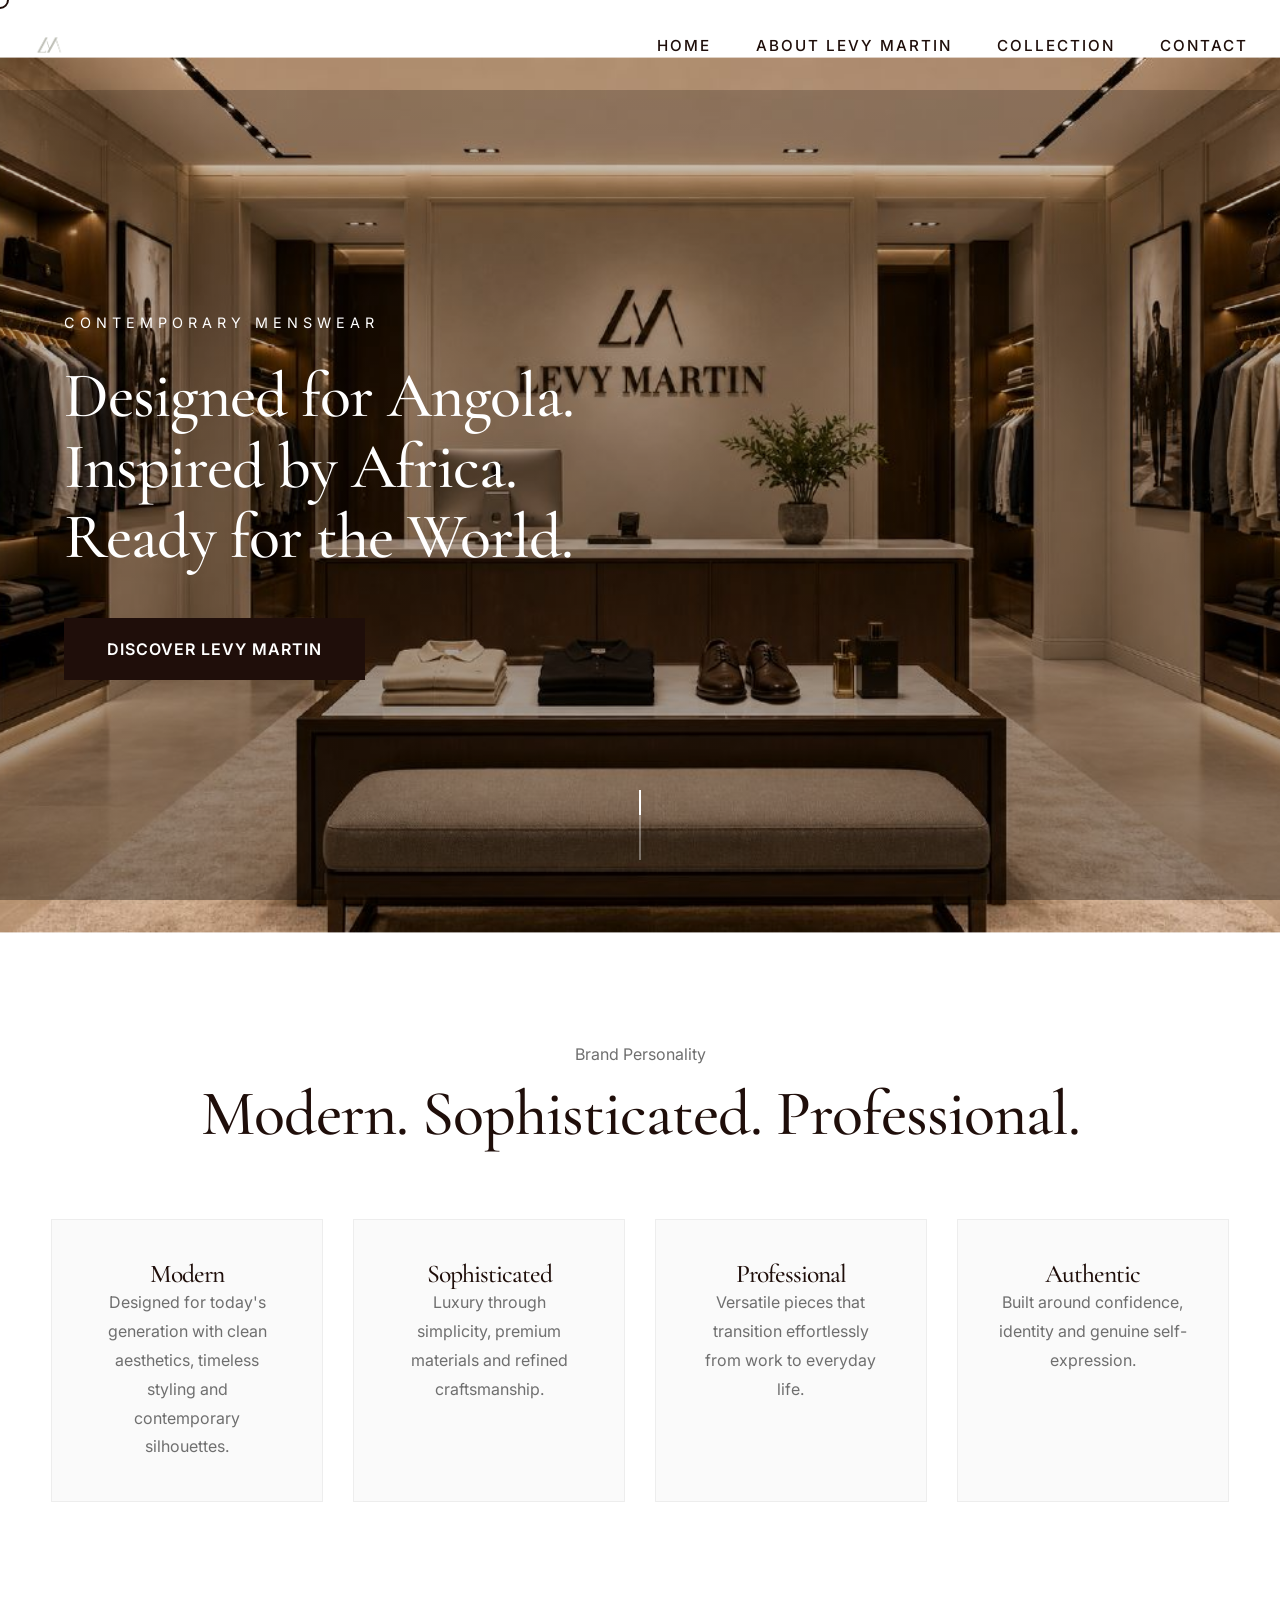
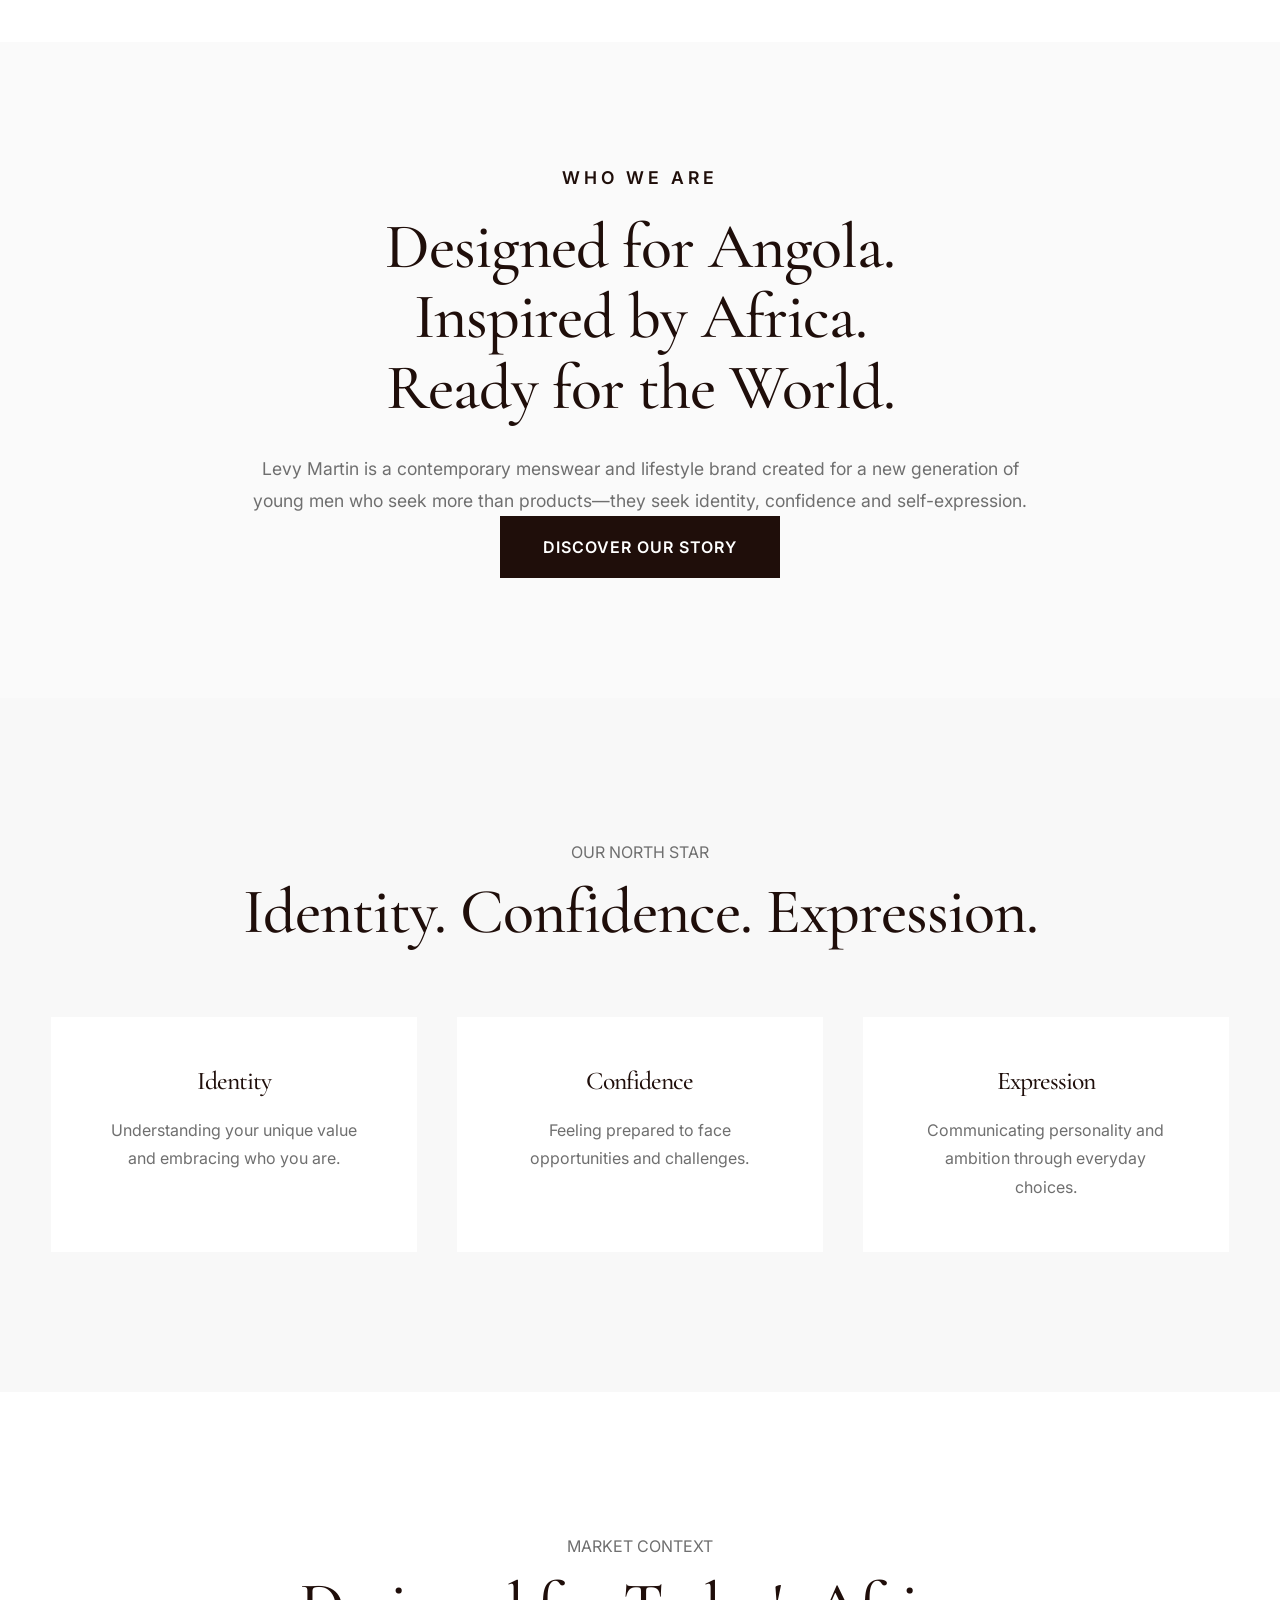
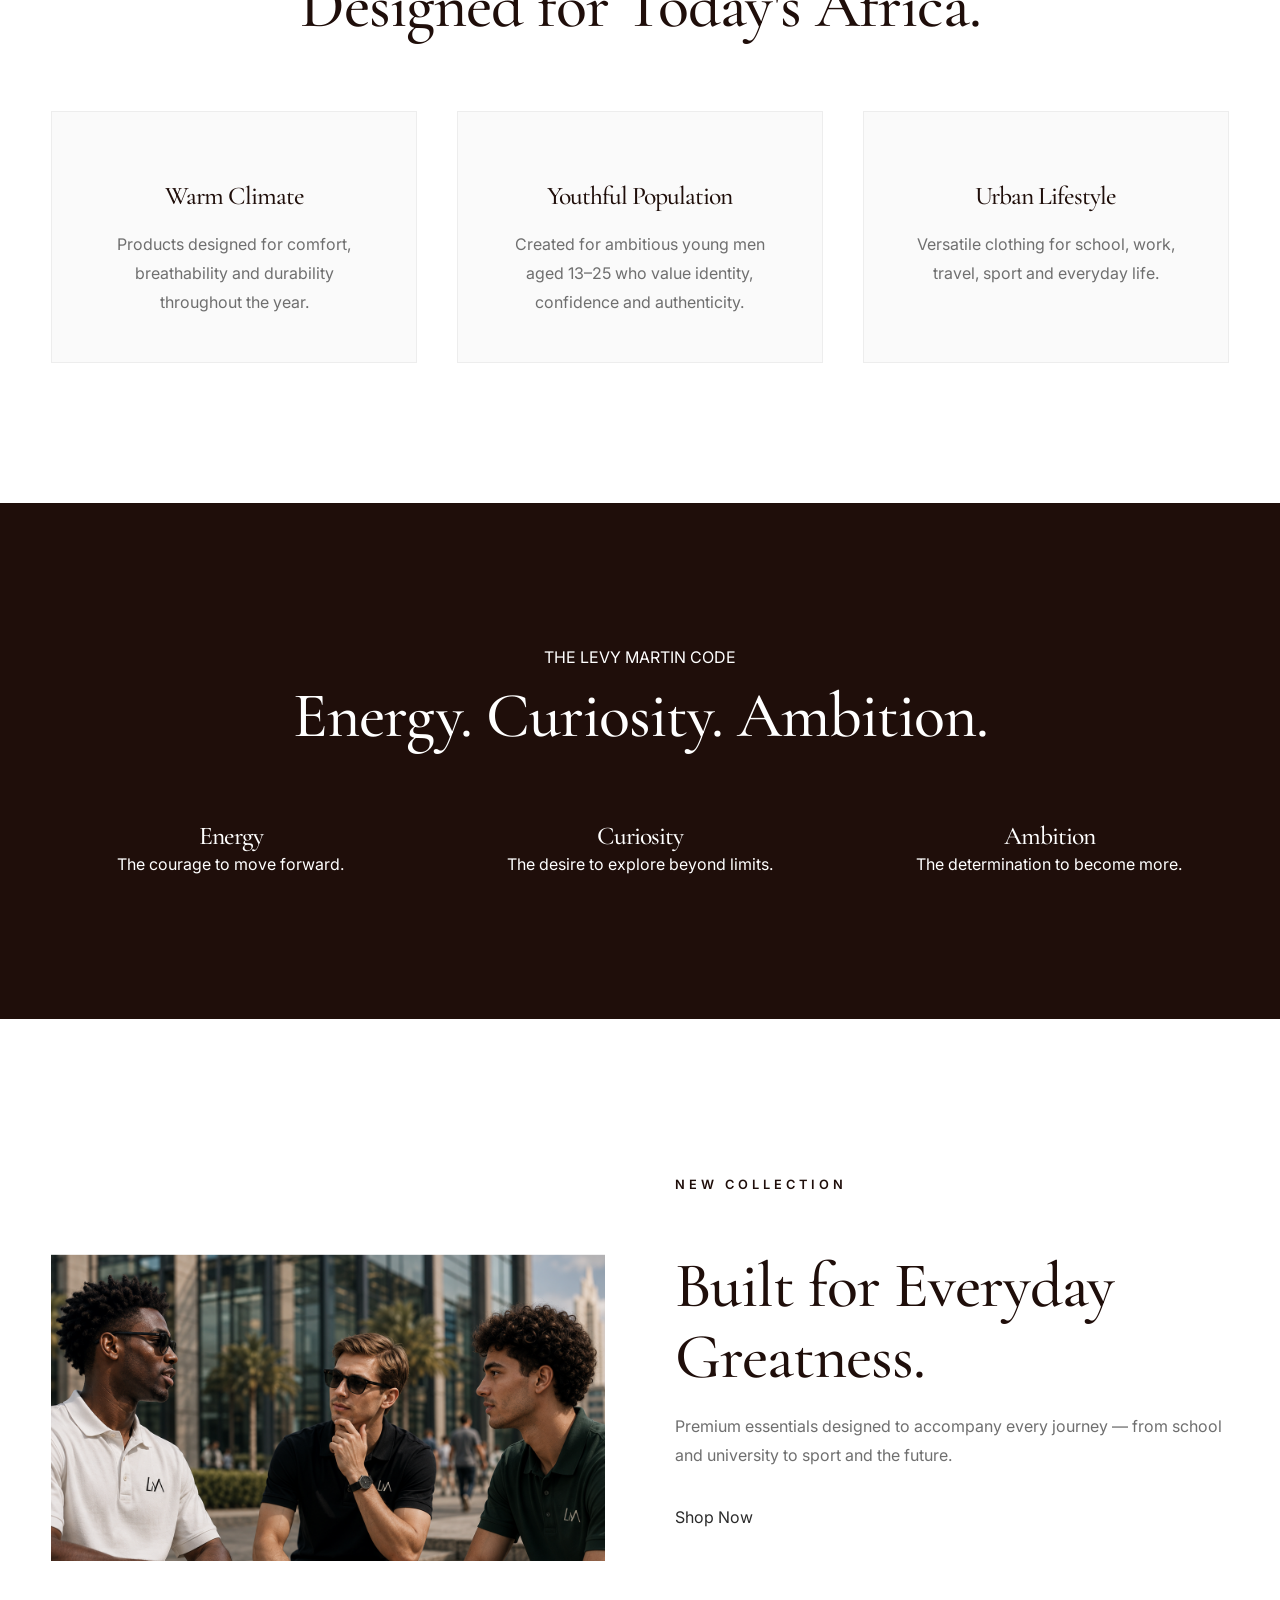
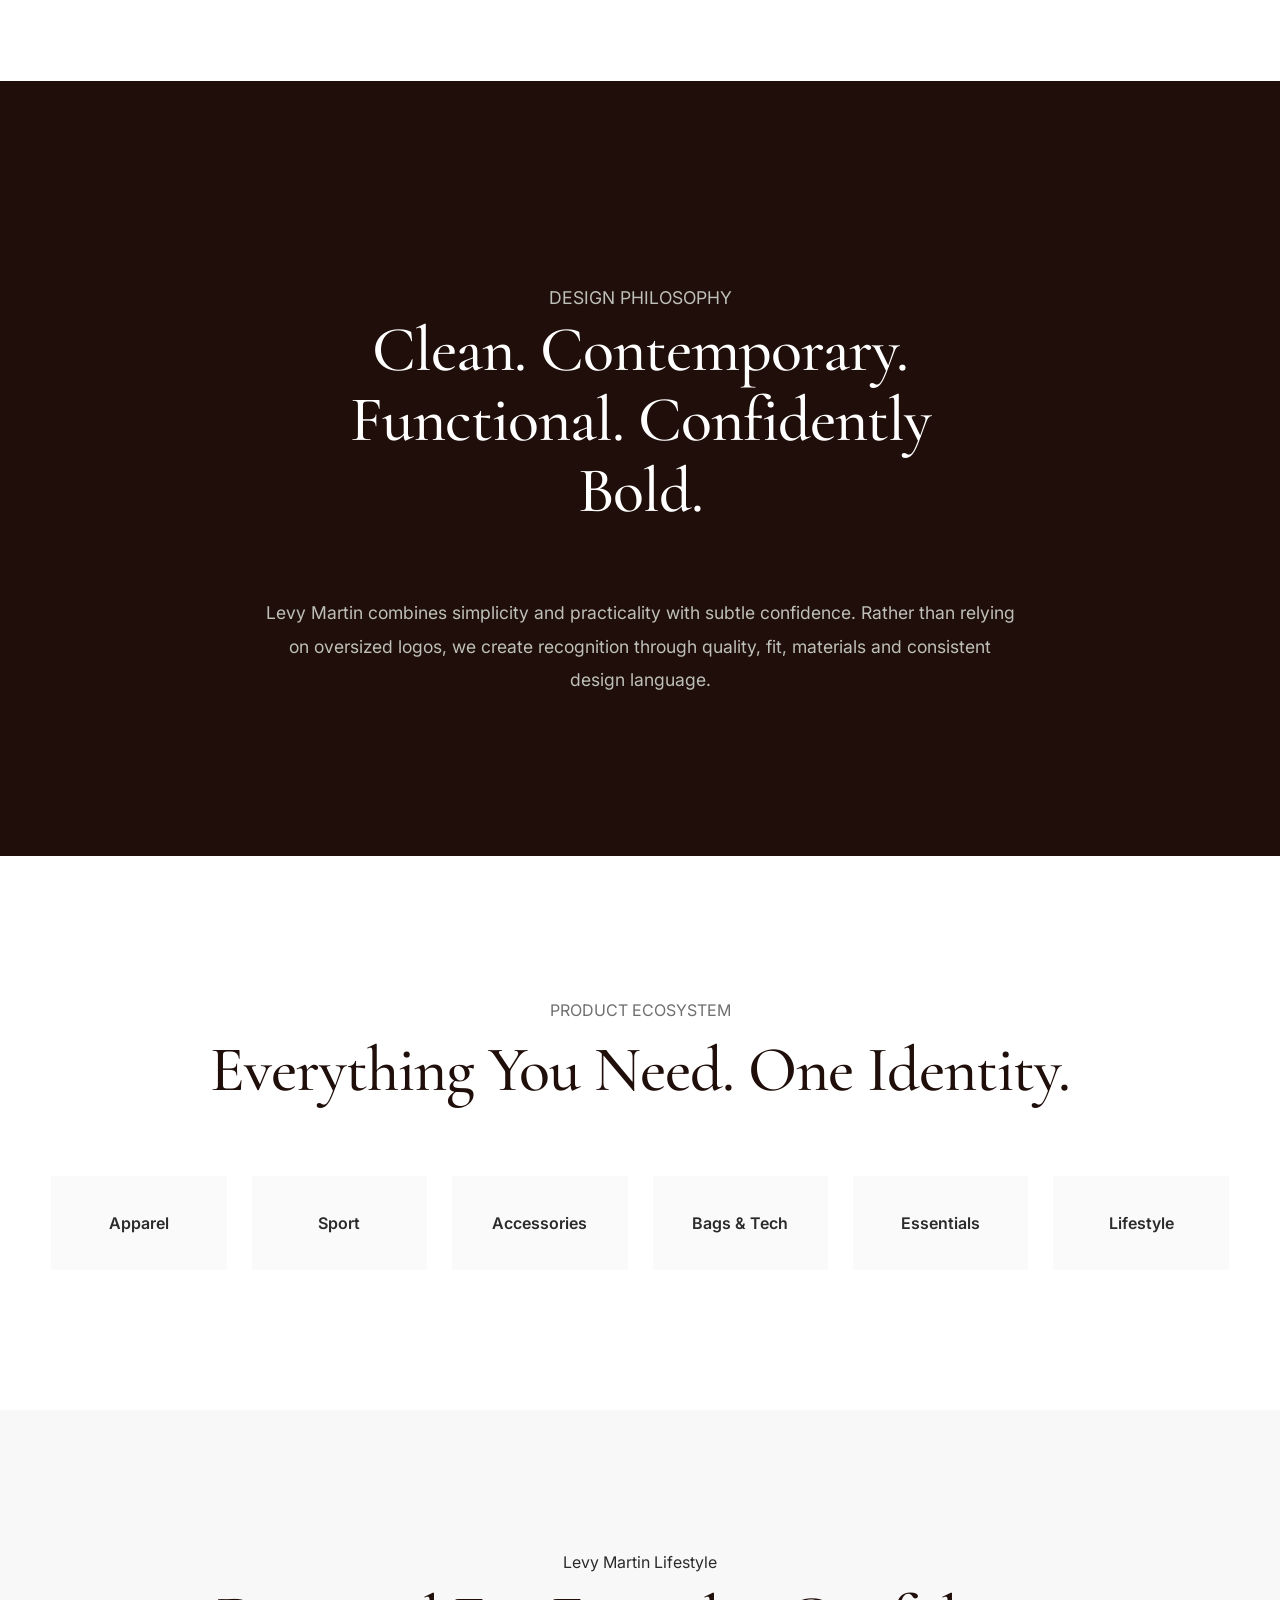
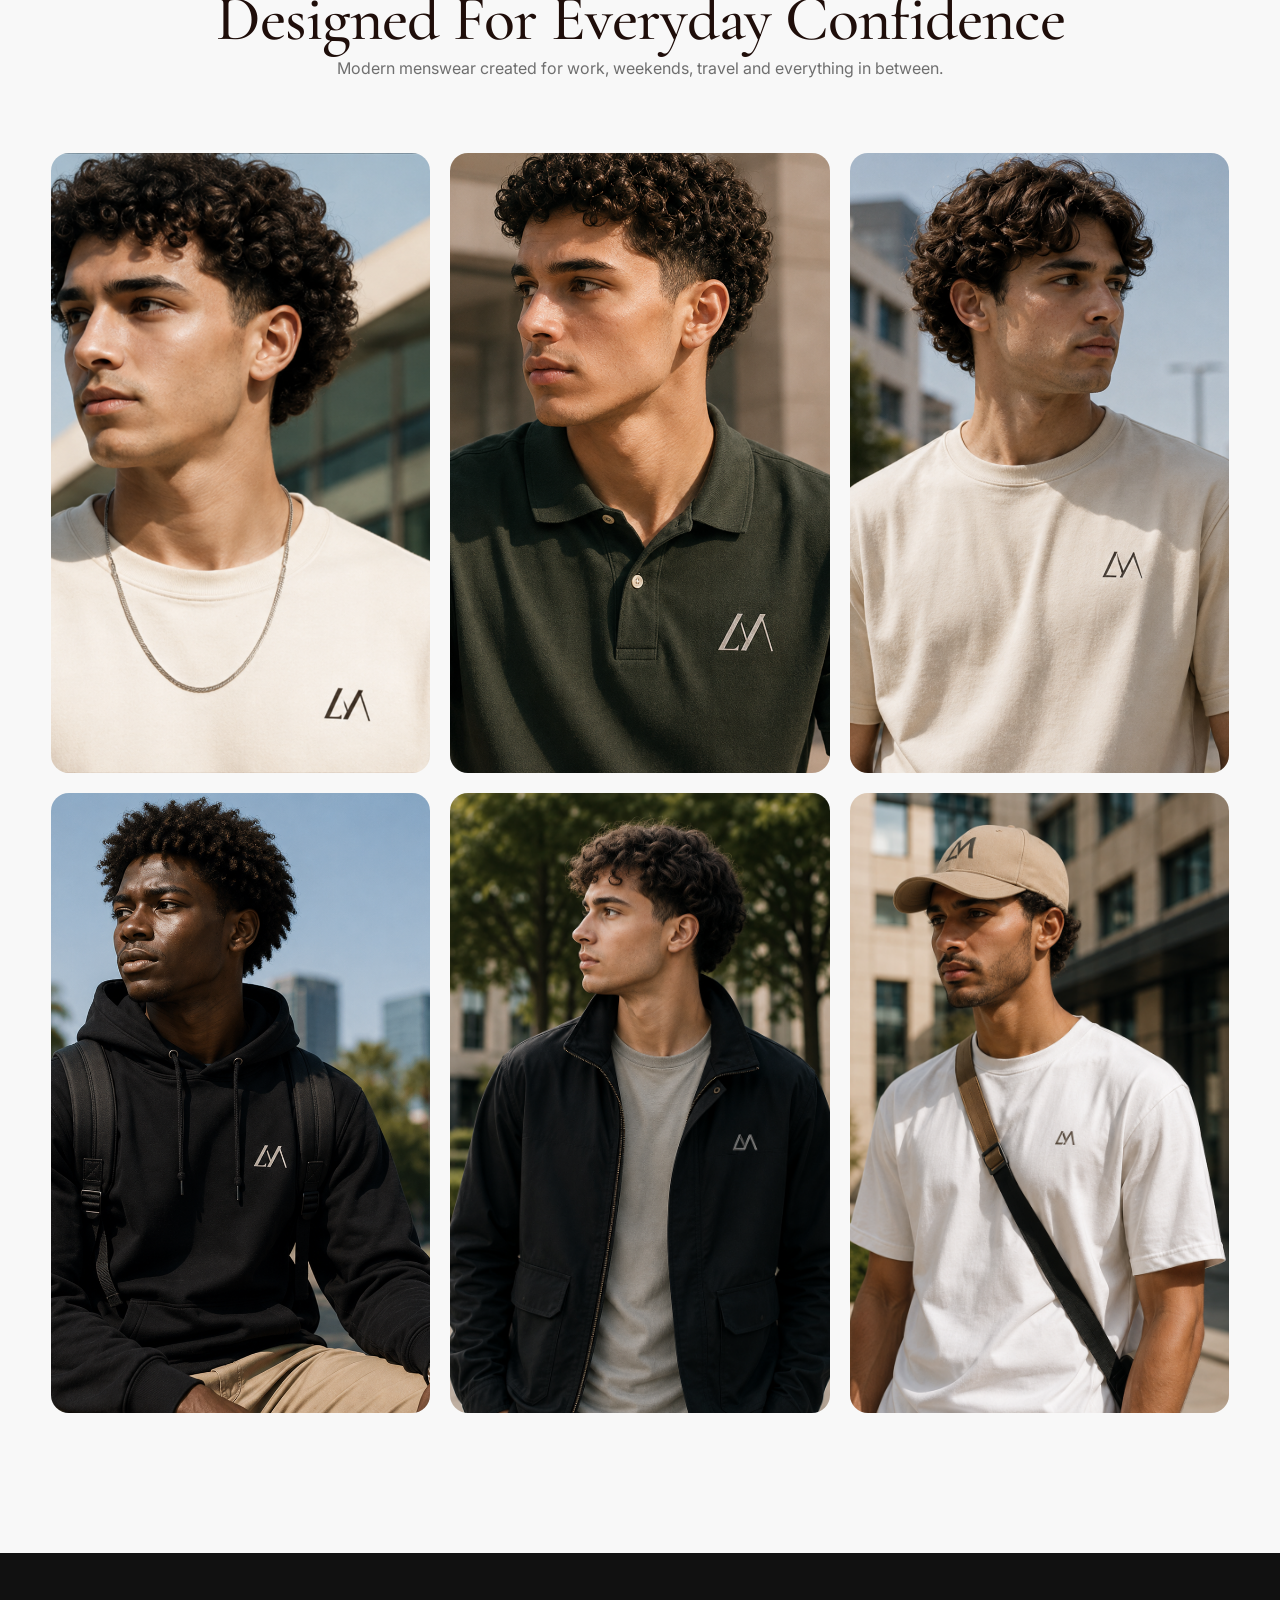
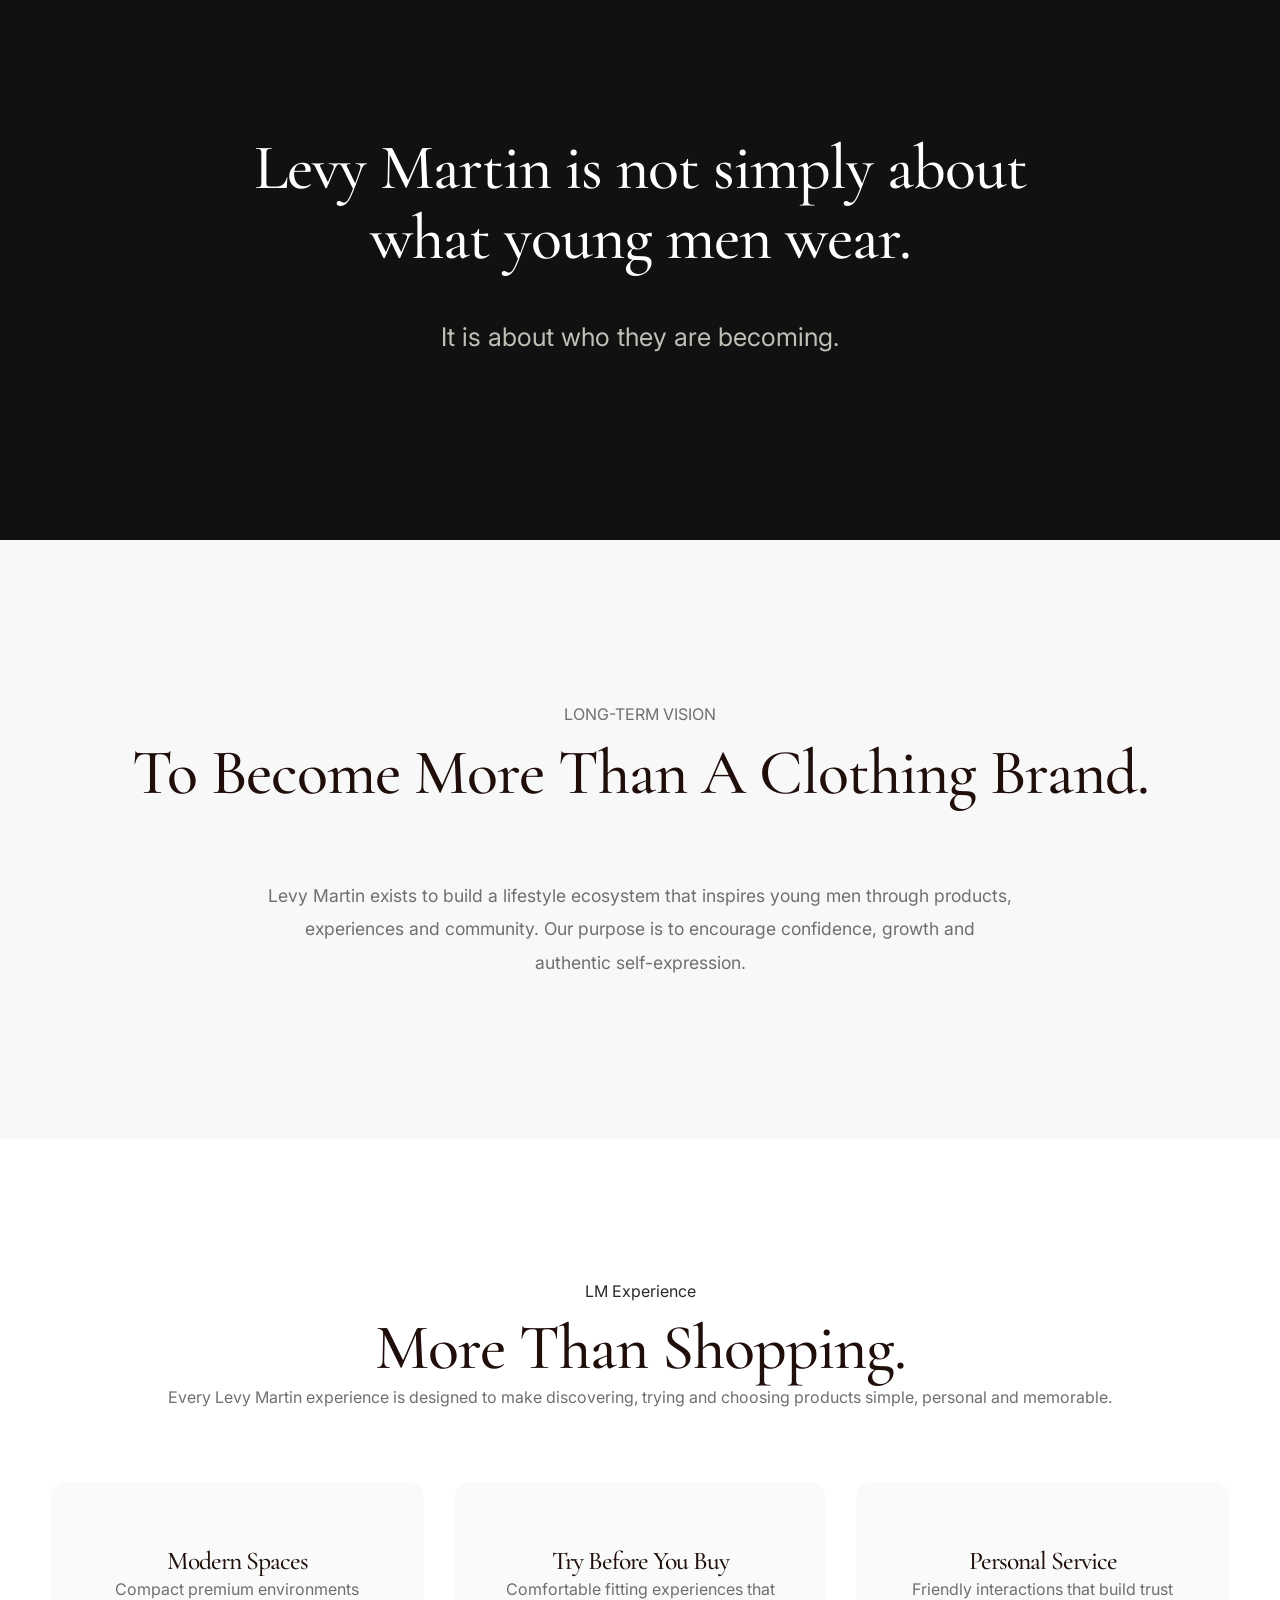
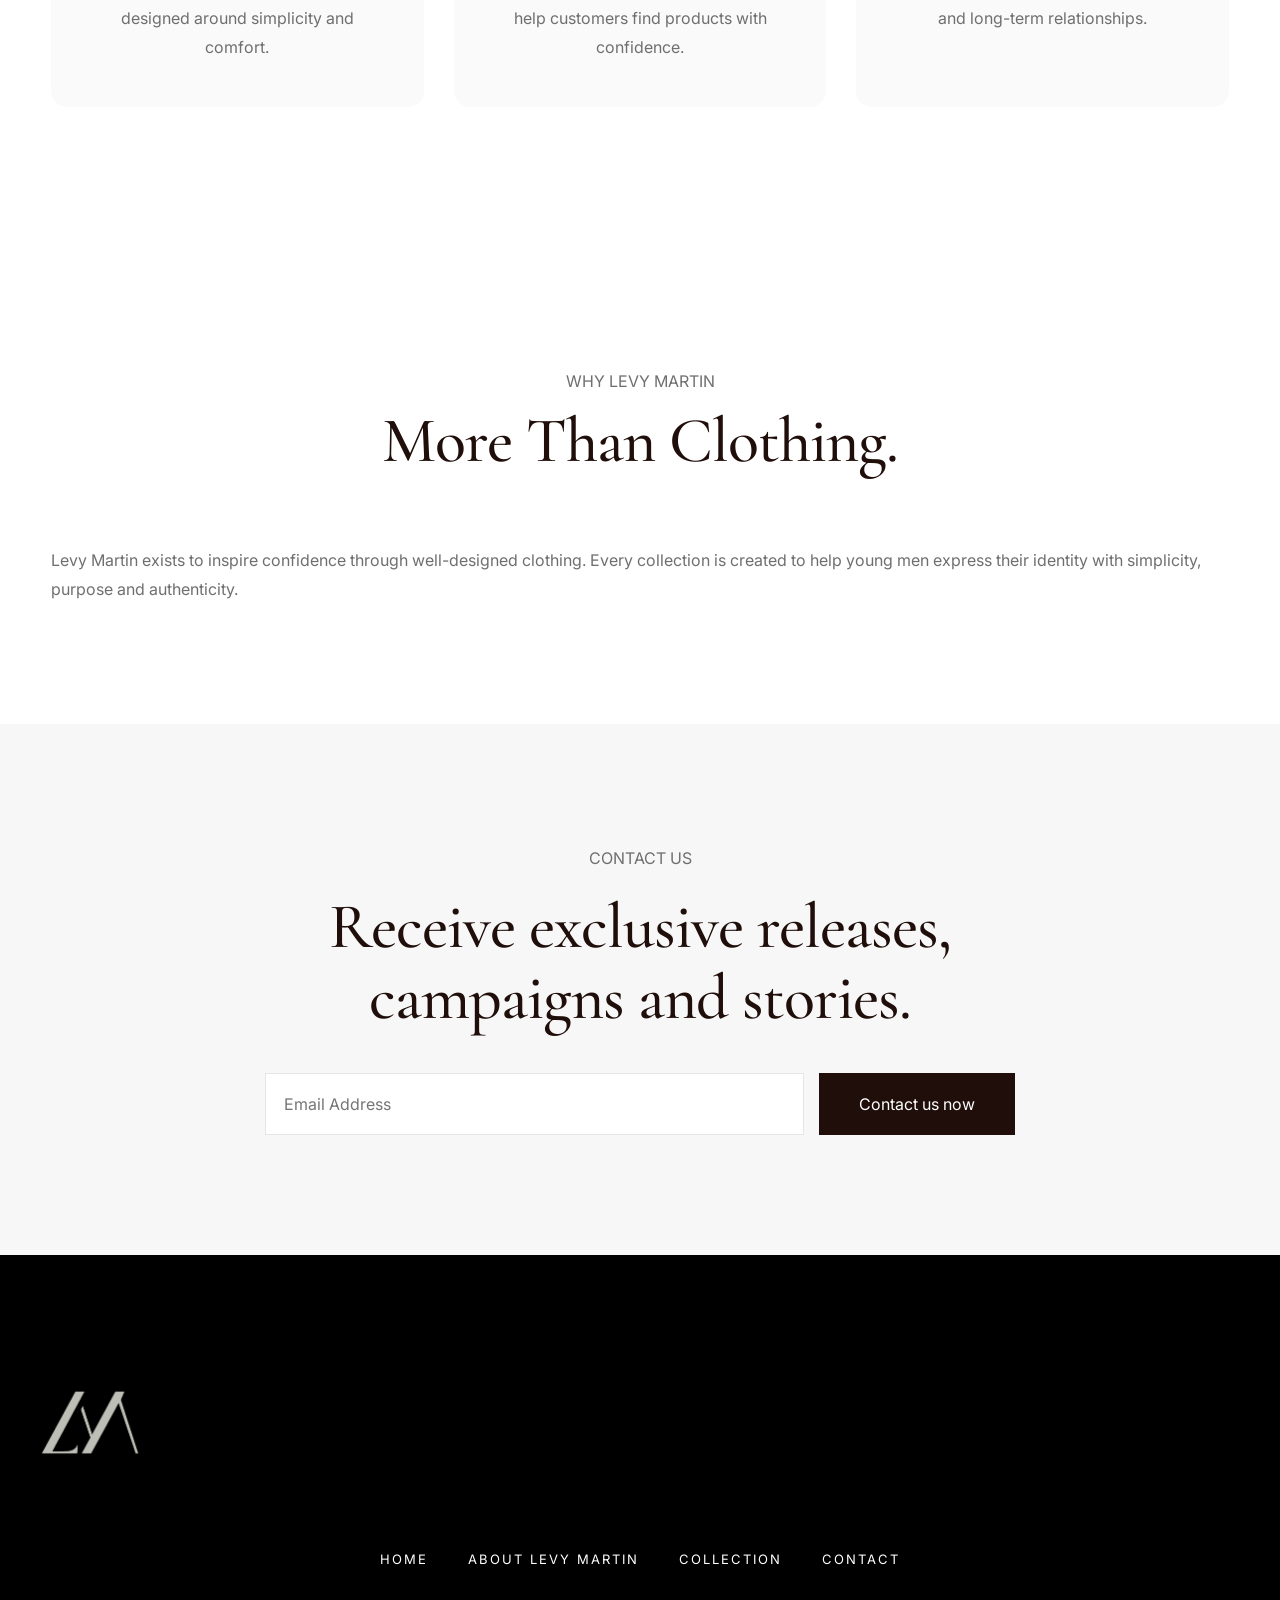
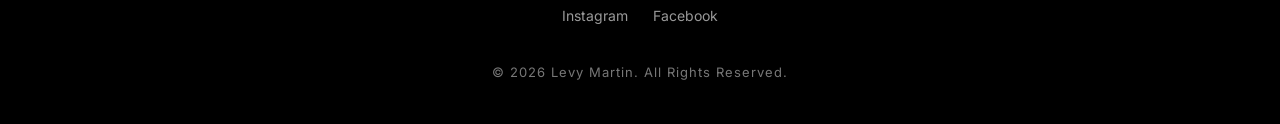
==== commit fb0a1349: "Add files via upload" ====
--- a/index.html
+++ b/index.html
@@ -97,7 +97,7 @@
 
         <div class="hero-image">
 
-            <img src="assets/images/hero/hero.jpg" alt="Levy Martin">
+            <img src="assets/images/about/about-hero1.jpg" alt="Levy Martin">
 
         </div>
 
@@ -115,9 +115,15 @@
 
             </h1>
 
-            <a href="collections.html" class="btn">
+            <a href="about.html" class="btn">
+
+                Discover Levy Martin
+
+                <!--
+                Launch Day:
 
                 Explore Collection
+                -->
 
             </a>
 
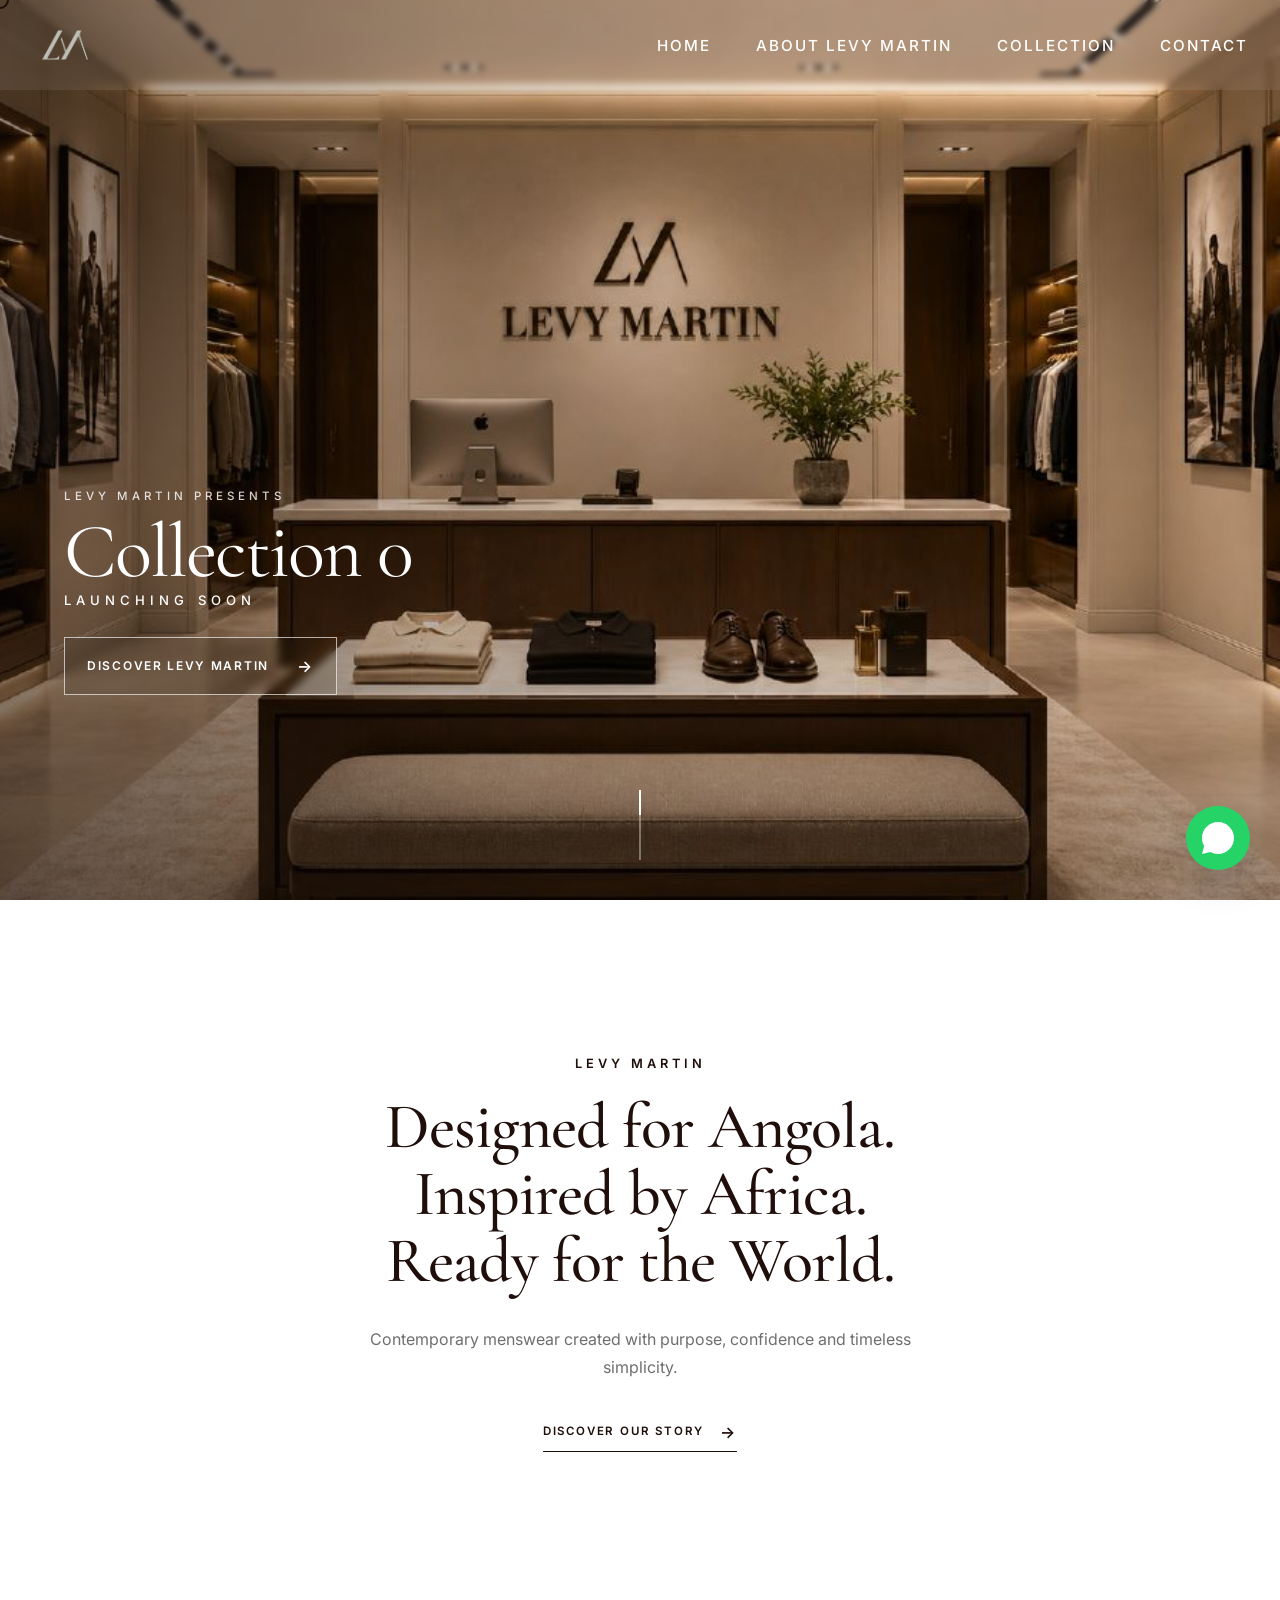
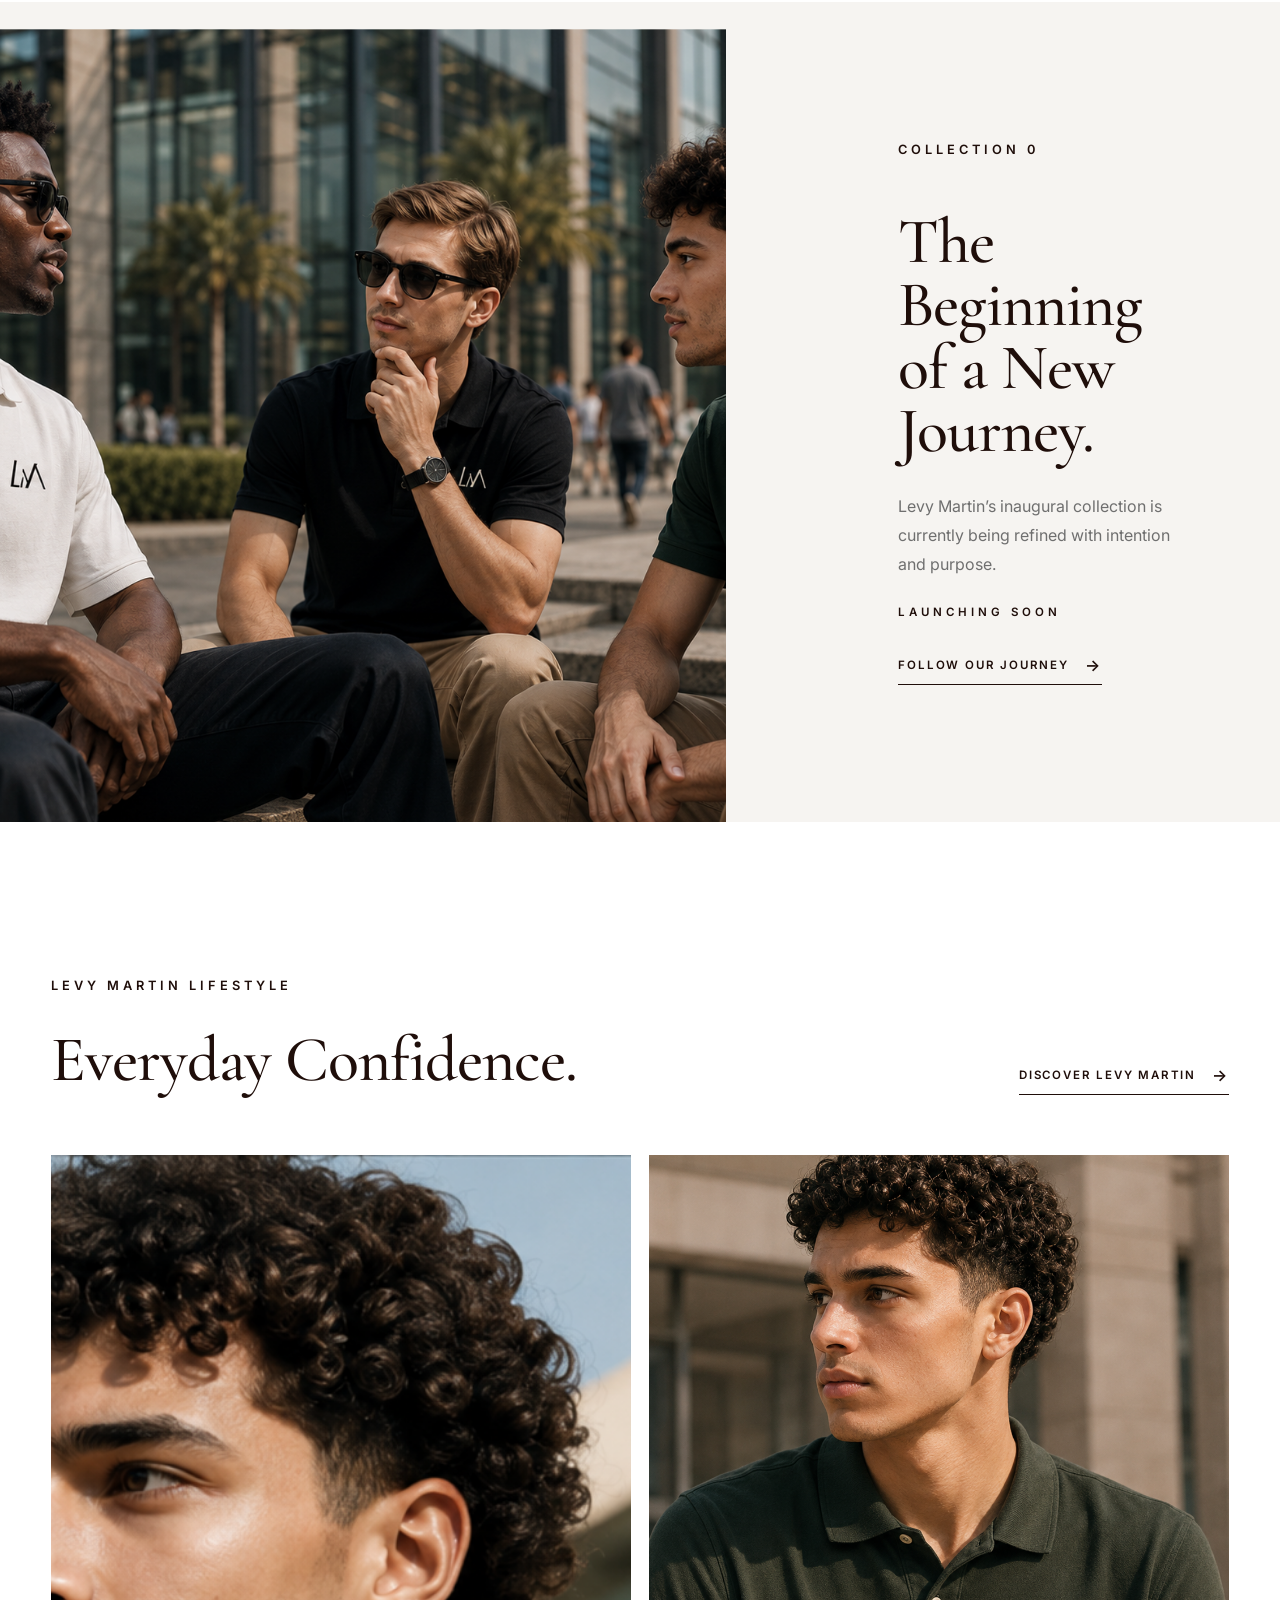
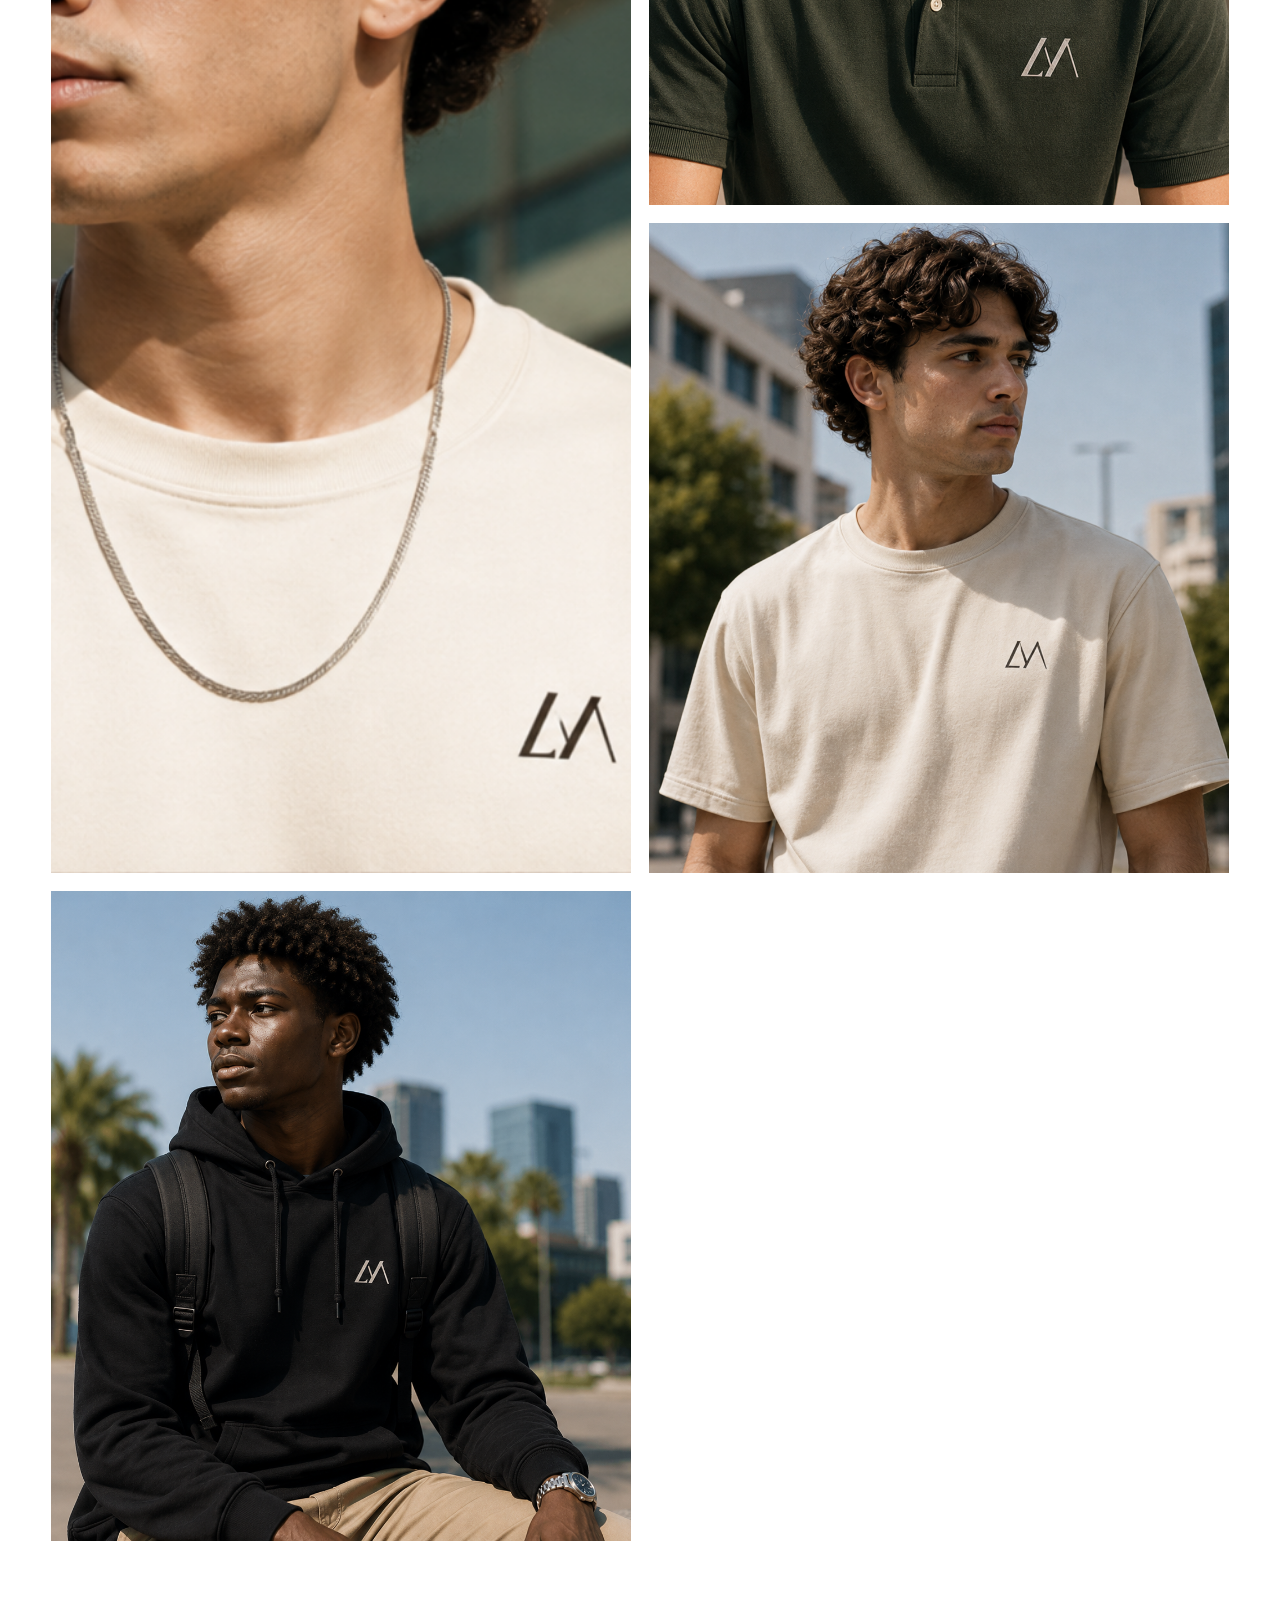
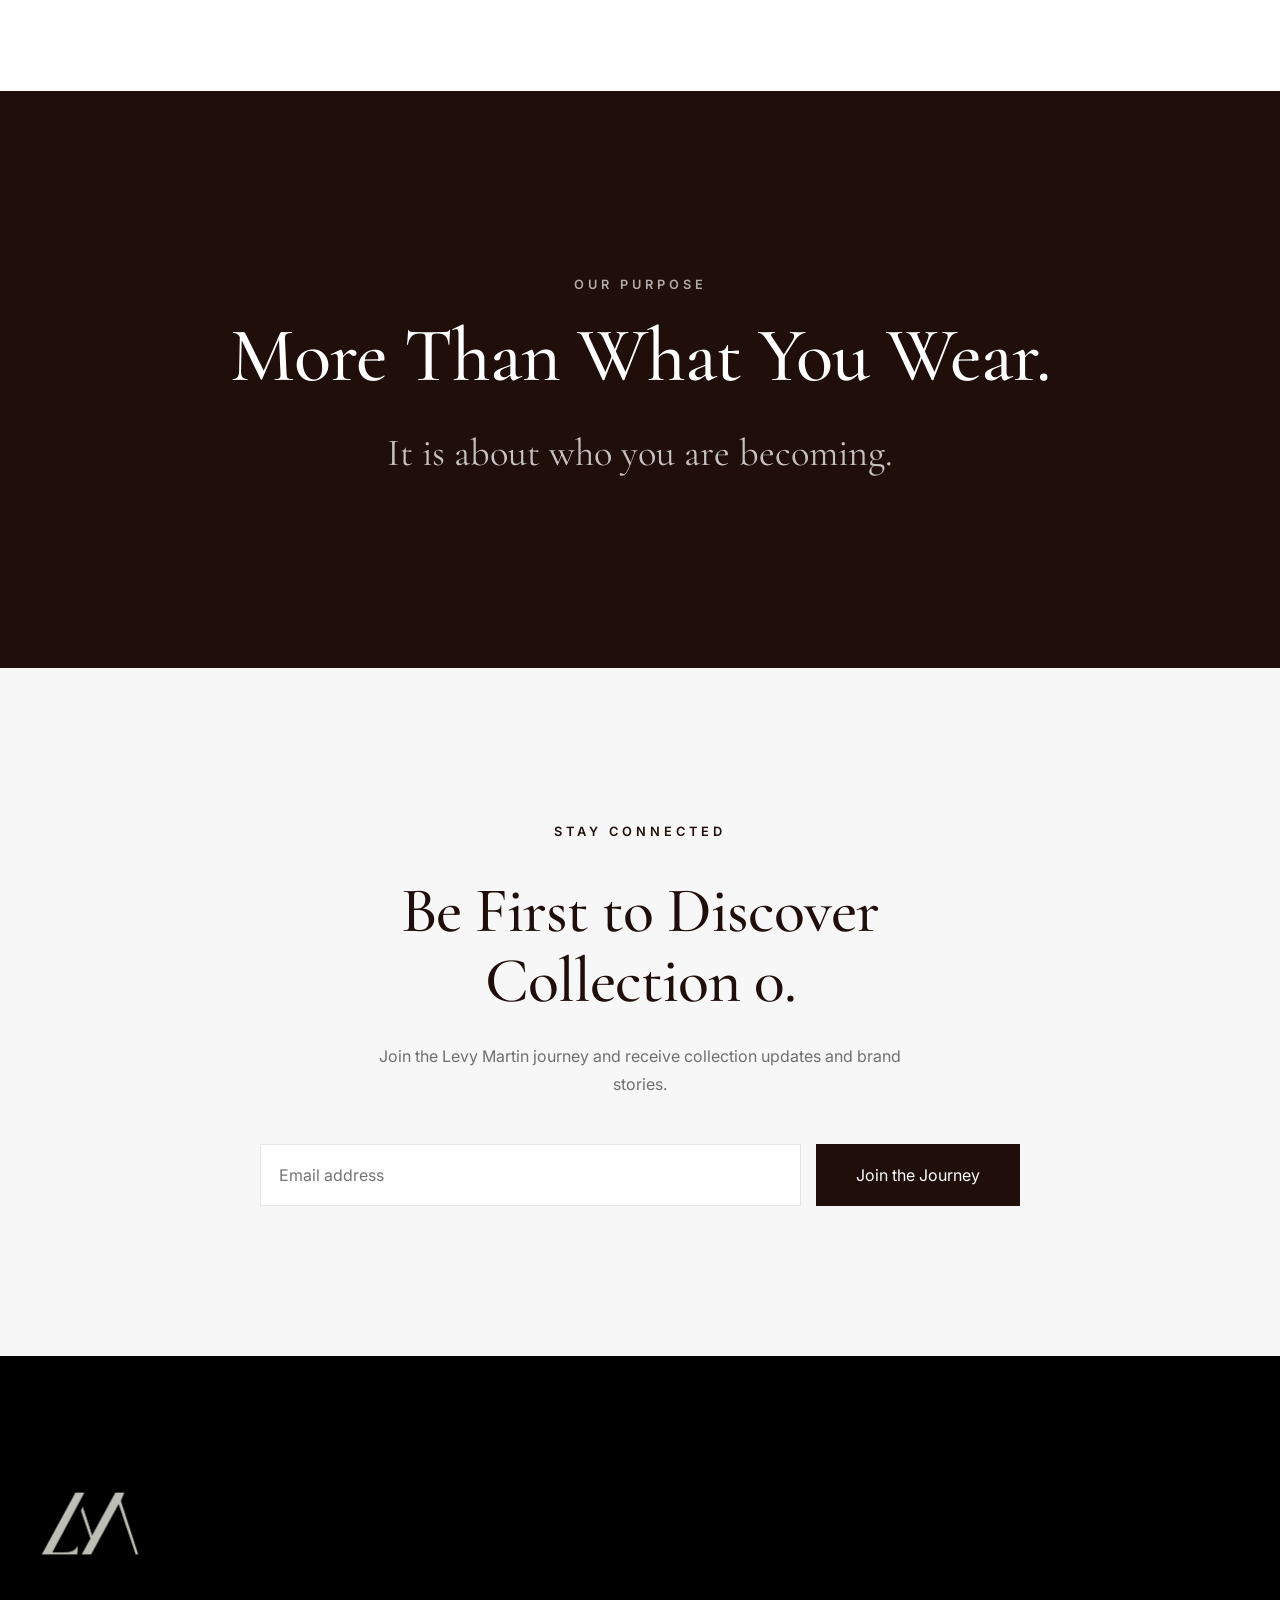
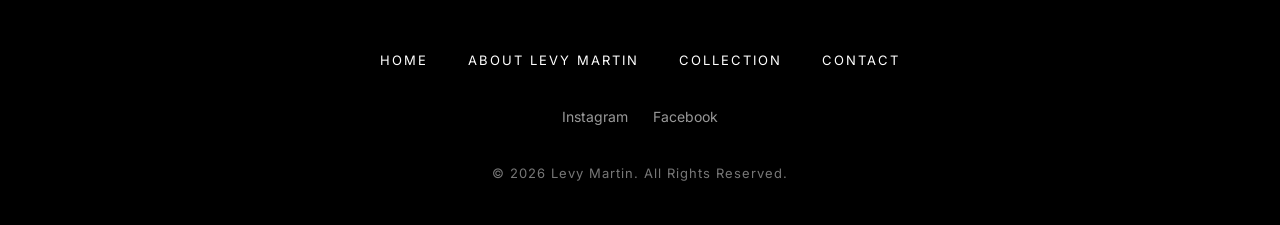
==== commit c388fb86: "Add files via upload" ====
--- a/index.html
+++ b/index.html
@@ -93,761 +93,230 @@
 
     <!-- HERO -->
 
+    <!-- HERO -->
     <section class="hero">
 
         <div class="hero-image">
-
-            <img src="assets/images/about/about-hero1.jpg" alt="Levy Martin">
-
+            <img
+                src="assets/images/about/about-hero1.jpg"
+                alt="Levy Martin contemporary menswear showroom">
         </div>
 
         <div class="hero-content">
 
-            <p class="subtitle">
-                CONTEMPORARY MENSWEAR
+            <p class="hero-eyebrow">
+                Levy Martin presents
             </p>
 
             <h1>
-
+                Collection 0
+            </h1>
+
+            <p class="hero-status">
+                Launching Soon
+            </p>
+
+            <a href="about.html" class="hero-btn">
+                Discover Levy Martin
+                <span aria-hidden="true">→</span>
+            </a>
+
+        </div>
+
+        <div class="scroll-indicator">
+            <span></span>
+        </div>
+
+    </section>
+
+    <!-- MINIMAL BRAND INTRODUCTION -->
+
+    <section class="minimal-intro">
+
+        <div class="container-mini">
+
+            <p class="section-title">
+                Levy Martin
+            </p>
+
+            <h2>
                 Designed for Angola.<br>
                 Inspired by Africa.<br>
                 Ready for the World.
-
-            </h1>
-
-            <a href="about.html" class="btn">
-
-                Discover Levy Martin
-
-                <!--
-                Launch Day:
-
-                Explore Collection
-                -->
-
+            </h2>
+
+            <p class="minimal-intro-text">
+                Contemporary menswear created with purpose,
+                confidence and timeless simplicity.
+            </p>
+
+            <a href="about.html" class="editorial-link">
+                Discover Our Story
+                <span aria-hidden="true">→</span>
             </a>
 
         </div>
 
-        <div class="scroll-indicator">
-
-            <span></span>
-
-        </div>
-
-    </section>
-
-    <section class="brand-personality">
+    </section>
+
+
+    <!-- COLLECTION 0 PREVIEW -->
+
+    <section class="featured collection-preview">
+
+        <div class="image">
+
+            <img
+                src="assets/images/campaign/collection.jpg"
+                alt="Levy Martin Collection 0">
+
+        </div>
+
+        <div class="content">
+
+            <p class="section-title">
+                Collection 0
+            </p>
+
+            <h2>
+                The Beginning<br>
+                of a New Journey.
+            </h2>
+
+            <p>
+                Levy Martin’s inaugural collection is currently
+                being refined with intention and purpose.
+            </p>
+
+            <p class="launch-label">
+                Launching Soon
+            </p>
+
+            <a href="about.html" class="editorial-link">
+                Follow Our Journey
+                <span aria-hidden="true">→</span>
+            </a>
+
+        </div>
+
+    </section>
+
+
+    <!-- LIFESTYLE GALLERY -->
+
+    <section class="lifestyle-gallery minimal-gallery">
 
         <div class="container">
 
-        <div class="section-heading">
-
-        <p>Brand Personality</p>
-
-        <h2>Modern. Sophisticated. Professional.</h2>
-
-        </div>
-
-        <div class="personality-grid">
-
-        <div class="personality-card">
-
-        <h3>Modern</h3>
-
-        <p>
-        Designed for today's generation with clean aesthetics,
-        timeless styling and contemporary silhouettes.
-        </p>
-
-        </div>
-
-        <div class="personality-card">
-
-        <h3>Sophisticated</h3>
-
-        <p>
-        Luxury through simplicity,
-        premium materials and refined craftsmanship.
-        </p>
-
-        </div>
-
-        <div class="personality-card">
-
-        <h3>Professional</h3>
-
-        <p>
-        Versatile pieces that transition effortlessly from work
-        to everyday life.
-        </p>
-
-        </div>
-
-        <div class="personality-card">
-
-        <h3>Authentic</h3>
-
-        <p>
-        Built around confidence,
-        identity and genuine self-expression.
-        </p>
-
-        </div>
-
-        </div>
-
-        </div>
-
-    </section>
-
-
-    <!-- BRAND INTRO -->
-
-    <section class="intro">
+            <div class="gallery-heading">
+
+                <div>
+
+                    <p class="section-title">
+                        Levy Martin Lifestyle
+                    </p>
+
+                    <h2>
+                        Everyday Confidence.
+                    </h2>
+
+                </div>
+
+                <a href="about.html" class="editorial-link">
+                    Discover Levy Martin
+                    <span aria-hidden="true">→</span>
+                </a>
+
+            </div>
+
+            <div class="gallery-grid">
+
+                <div class="gallery-item gallery-feature">
+                    <img
+                        src="assets/images/gallery/image1.png"
+                        alt="Levy Martin contemporary menswear">
+                </div>
+
+                <div class="gallery-item">
+                    <img
+                        src="assets/images/gallery/image2.png"
+                        alt="Levy Martin lifestyle">
+                </div>
+
+                <div class="gallery-item">
+                    <img
+                        src="assets/images/gallery/image3.png"
+                        alt="Levy Martin menswear">
+                </div>
+
+                <div class="gallery-item">
+                    <img
+                        src="assets/images/gallery/image4.png"
+                        alt="Levy Martin fashion">
+                </div>
+
+            </div>
+
+        </div>
+
+    </section>
+
+
+    <!-- BRAND STATEMENT -->
+
+    <section class="brand-statement">
+
+        <div class="container-mini">
+
+            <p class="section-title">
+                Our Purpose
+            </p>
+
+            <h2>
+                More Than What You Wear.
+            </h2>
+
+            <p>
+                It is about who you are becoming.
+            </p>
+
+        </div>
+
+    </section>
+
+    <!-- NEWSLETTER -->
+
+    <!-- NEWSLETTER -->
+
+    <section class="newsletter minimal-newsletter">
 
         <div class="container">
 
-        <p class="section-title">
-
-        WHO WE ARE
-
-        </p>
-
-        <h2>
-
-        Designed for Angola.<br>
-
-        Inspired by Africa.<br>
-
-        Ready for the World.
-
-        </h2>
-
-        <p>
-
-        Levy Martin is a contemporary menswear and lifestyle brand created for a new generation of young men who seek more than products—they seek identity, confidence and self-expression.
-
-        </p>
-
-        <a href="about.html" class="btn">
-
-        Discover Our Story
-
-        </a>
-
-        </div>
-
-    </section>
-
-    <!-- NORTH STAR -->
-
-    <section class="north-star">
-
-        <div class="container">
-
-        <div class="section-heading">
-
-        <p>
-
-        OUR NORTH STAR
-
-        </p>
-
-        <h2>
-
-        Identity.
-        Confidence.
-        Expression.
-
-        </h2>
-
-        </div>
-
-        <div class="north-grid">
-
-        <div class="north-card">
-
-        <h3>
-
-        Identity
-
-        </h3>
-
-        <p>
-
-        Understanding your unique value and embracing who you are.
-
-        </p>
-
-        </div>
-
-        <div class="north-card">
-
-        <h3>
-
-        Confidence
-
-        </h3>
-
-        <p>
-
-        Feeling prepared to face opportunities and challenges.
-
-        </p>
-
-        </div>
-
-        <div class="north-card">
-
-        <h3>
-
-        Expression
-
-        </h3>
-
-        <p>
-
-        Communicating personality and ambition through everyday choices.
-
-        </p>
-
-        </div>
-
-        </div>
-
-        </div>
-
-    </section>
-
-    <!-- MARKET CONTEXT -->
-
-    <section class="market-context">
-
-        <div class="container">
-
-        <div class="section-heading">
-
-        <p>
-
-        MARKET CONTEXT
-
-        </p>
-
-        <h2>
-
-        Designed for Today's Africa.
-
-        </h2>
-
-        </div>
-
-        <div class="market-grid">
-
-        <div class="market-item">
-
-        <i class="ri-sun-line"></i>
-
-        <h3>
-
-        Warm Climate
-
-        </h3>
-
-        <p>
-
-        Products designed for comfort,
-        breathability and durability throughout the year.
-
-        </p>
-
-        </div>
-
-        <div class="market-item">
-
-        <i class="ri-group-line"></i>
-
-        <h3>
-
-        Youthful Population
-
-        </h3>
-
-        <p>
-
-        Created for ambitious young men aged 13–25 who value identity, confidence and authenticity.
-
-        </p>
-
-        </div>
-
-        <div class="market-item">
-
-        <i class="ri-building-2-line"></i>
-
-        <h3>
-
-        Urban Lifestyle
-
-        </h3>
-
-        <p>
-
-        Versatile clothing for school,
-        work,
-        travel,
-        sport and everyday life.
-
-        </p>
-
-        </div>
-
-        </div>
-
-        </div>
-
-    </section>
-
-
-
-    <!-- YOUTH CODE -->
-
-    <section class="youth-code">
-
-        <div class="container">
-
-        <div class="section-heading">
-
-        <p>
-
-        THE LEVY MARTIN CODE
-
-        </p>
-
-        <h2>
-
-        Energy.
-        Curiosity.
-        Ambition.
-
-        </h2>
-
-        </div>
-
-        <div class="code-grid">
-
-        <div>
-
-        <h3>
-
-        Energy
-
-        </h3>
-
-        <p>
-
-        The courage to move forward.
-
-        </p>
-
-        </div>
-
-        <div>
-
-        <h3>
-
-        Curiosity
-
-        </h3>
-
-        <p>
-
-        The desire to explore beyond limits.
-
-        </p>
-
-        </div>
-
-        <div>
-
-        <h3>
-
-        Ambition
-
-        </h3>
-
-        <p>
-
-        The determination to become more.
-
-        </p>
-
-        </div>
-
-        </div>
-
-        </div>
-
-    </section>
-
-    <section class="featured">
-
-        <div class="image">
-
-            <img src="assets/images/campaign/collection.jpg"
-                alt="Collection">
-
-        </div>
-
-        <div class="content">
-
             <p class="section-title">
-                NEW COLLECTION
+                Stay Connected
             </p>
 
             <h2>
-
-                Built for Everyday Greatness.
-
+                Be First to Discover<br>
+                Collection 0.
             </h2>
 
-            <p>
-
-                Premium essentials designed to accompany every journey —
-                from school and university to sport and the future.
-
-            </p>
-
-            <a href="collections.html" class="btn-dark">
-
-                Shop Now
-
-            </a>
-
-        </div>
-
-    </section>
-
-    <!-- DESIGN PHILOSOPHY -->
-
-    <section class="design-philosophy">
-
-        <div class="container">
-
-        <div class="section-heading">
-
-        <p>
-
-        DESIGN PHILOSOPHY
-
-        </p>
-
-        <h2>
-
-        Clean.
-
-        Contemporary.
-
-        Functional.
-
-        Confidently Bold.
-
-        </h2>
-
-        </div>
-
-        <div class="philosophy-text">
-
-        <p>
-
-        Levy Martin combines simplicity and practicality with subtle confidence.
-        Rather than relying on oversized logos, we create recognition through
-        quality, fit, materials and consistent design language.
-
-        </p>
-
-        </div>
-
-        </div>
-
-    </section>
-
-    <section class="ecosystem">
-
-        <div class="container">
-
-        <div class="section-heading">
-
-        <p>
-
-        PRODUCT ECOSYSTEM
-
-        </p>
-
-        <h2>
-
-        Everything You Need.
-
-        One Identity.
-
-        </h2>
-
-        </div>
-
-        <div class="eco-grid">
-
-        <div>Apparel</div>
-
-        <div>Sport</div>
-
-        <div>Accessories</div>
-
-        <div>Bags & Tech</div>
-
-        <div>Essentials</div>
-
-        <div>Lifestyle</div>
-
-        </div>
-
-        </div>
-
-    </section>
-
-    <!-- ========================================= -->
-    <!-- LIFESTYLE GALLERY -->
-    <!-- ========================================= -->
-
-    <section class="lifestyle-gallery">
-
-        <div class="container">
-
-            <div class="section-heading">
-
-                <span>Levy Martin Lifestyle</span>
-
-                <h2>Designed For Everyday Confidence</h2>
-
-                <p>
-                    Modern menswear created for work, weekends,
-                    travel and everything in between.
-                </p>
-
-            </div>
-
-            <div class="gallery-grid">
-
-                <div class="gallery-item large">
-                    <img src="assets/images/gallery/image1.png" alt="Levy Martin Lifestyle">
-                </div>
-
-                <div class="gallery-item">
-                    <img src="assets/images/gallery/image2.png" alt="Levy Martin Lifestyle">
-                </div>
-
-                <div class="gallery-item">
-                    <img src="assets/images/gallery/image3.png" alt="Levy Martin Lifestyle">
-                </div>
-
-                <div class="gallery-item">
-                    <img src="assets/images/gallery/image4.png" alt="Levy Martin Lifestyle">
-                </div>
-
-                <div class="gallery-item">
-                    <img src="assets/images/gallery/image6.png" alt="Levy Martin Lifestyle">
-                </div>
-
-                <div class="gallery-item wide">
-                    <img src="assets/images/gallery/image5.png" alt="Levy Martin Lifestyle">
-                </div>
-
-            </div>
-
-        </div>
-
-    </section>
-
-    
-
-    <section class="brand-promise">
-
-        <div class="container-mini">
-
-        <h2>
-
-        Levy Martin is not simply about what young men wear.
-
-        </h2>
-
-        <p>
-
-        It is about who they are becoming.
-
-        </p>
-
-        </div>
-
-    </section>
-
-    <section class="vision">
-
-        <div class="container">
-
-        <div class="section-heading">
-
-        <p>
-
-        LONG-TERM VISION
-
-        </p>
-
-        <h2>
-
-        To Become More Than
-        A Clothing Brand.
-
-        </h2>
-
-        </div>
-
-        <p class="vision-text">
-
-        Levy Martin exists to build a lifestyle ecosystem that inspires
-        young men through products, experiences and community.
-        Our purpose is to encourage confidence, growth and authentic
-        self-expression.
-
-        </p>
-
-        </div>
-
-    </section>
-
-    <!-- ========================================= -->
-    <!-- LM EXPERIENCE -->
-    <!-- ========================================= -->
-
-    <section class="experience-point">
-
-        <div class="container">
-
-            <div class="section-heading">
-
-                <span>LM Experience</span>
-
-                <h2>
-                    More Than Shopping.
-                </h2>
-
-                <p>
-                    Every Levy Martin experience is designed to make discovering,
-                    trying and choosing products simple, personal and memorable.
-                </p>
-
-            </div>
-
-            <div class="experience-grid">
-
-                <div class="experience-card">
-
-                    <i class="ri-store-2-line"></i>
-
-                    <h3>Modern Spaces</h3>
-
-                    <p>
-                        Compact premium environments designed around simplicity
-                        and comfort.
-                    </p>
-
-                </div>
-
-                <div class="experience-card">
-
-                    <i class="ri-t-shirt-2-line"></i>
-
-                    <h3>Try Before You Buy</h3>
-
-                    <p>
-                        Comfortable fitting experiences that help customers find
-                        products with confidence.
-                    </p>
-
-                </div>
-
-                <div class="experience-card">
-
-                    <i class="ri-customer-service-2-line"></i>
-
-                    <h3>Personal Service</h3>
-
-                    <p>
-                        Friendly interactions that build trust and long-term
-                        relationships.
-                    </p>
-
-                </div>
-
-            </div>
-
-        </div>
-
-    </section>
-
-    <section class="why-brand">
-
-        <div class="container">
-
-        <div class="section-heading">
-
-        <p>WHY LEVY MARTIN</p>
-
-        <h2>
-
-        More Than Clothing.
-
-        </h2>
-
-        </div>
-
-        <p>
-
-        Levy Martin exists to inspire confidence through
-        well-designed clothing.
-        Every collection is created to help young men express
-        their identity with simplicity,
-        purpose and authenticity.
-
-        </p>
-
-        </div>
-
-    </section>
-
-    <!-- NEWSLETTER -->
-
-    <section class="newsletter">
-
-        <div class="container">
-
-            <p>CONTACT US</p>
-
-            <h2>
-
-                Receive exclusive releases,
-                campaigns and stories.
-
-            </h2>
+            <p class="newsletter-description">
+                Join the Levy Martin journey and receive
+                collection updates and brand stories.
+            </p>
 
             <form>
 
                 <input
                     type="email"
-                    placeholder="Email Address">
-
-                <button>
-
-                    Contact us now
-
+                    name="email"
+                    placeholder="Email address"
+                    aria-label="Email address"
+                    required>
+
+                <button type="submit">
+                    Join the Journey
                 </button>
 
             </form>
@@ -907,6 +376,24 @@
 
     </button>
 
+    <a
+    class="whatsapp-float"
+    href="https://wa.me/244923311962"
+    target="_blank"
+    aria-label="Chat on WhatsApp">
+
+    <svg xmlns="http://www.w3.org/2000/svg"
+    width="30"
+    height="30"
+    fill="currentColor"
+    viewBox="0 0 16 16">
+
+    <path d="M13.601 2.326A7.854 7.854 0 0 0 8.001 0C3.589 0 0 3.588 0 8c0 1.41.368 2.788 1.067 4.003L0 16l4.103-1.056A7.944 7.944 0 0 0 8 16c4.411 0 8-3.589 8-8a7.95 7.95 0 0 0-2.399-5.674z"/>
+
+    </svg>
+
+    </a>
+
 </body>
 
 </html>
--- a/css/global.css
+++ b/css/global.css
@@ -526,4 +526,66 @@
 
     font-size:.65rem;
 
+}
+
+.whatsapp-float{
+
+position:fixed;
+
+right:30px;
+
+bottom:30px;
+
+width:64px;
+
+height:64px;
+
+border-radius:50%;
+
+background:#25D366;
+
+color:white;
+
+display:flex;
+
+justify-content:center;
+
+align-items:center;
+
+box-shadow:0 15px 35px rgba(0,0,0,.18);
+
+z-index:9999;
+
+transition:.35s;
+
+}
+
+.whatsapp-float:hover{
+
+transform:translateY(-5px) scale(1.06);
+
+}
+
+.whatsapp-float svg{
+
+width:32px;
+
+height:32px;
+
+}
+
+@media(max-width:768px){
+
+.whatsapp-float{
+
+width:58px;
+
+height:58px;
+
+right:18px;
+
+bottom:18px;
+
+}
+
 }
--- a/css/navigation.css
+++ b/css/navigation.css
@@ -6,12 +6,17 @@
 /* Header */
 
 header{
-    position:fixed;
-    top:0;
-    left:0;
-    width:100%;
-    z-index:var(--z-header);
-    transition:var(--transition-normal);
+    position: fixed;
+    top: 0;
+    left: 0;
+    width: 100%;
+    z-index: var(--z-header);
+
+    background: rgba(255,255,255,.08);
+    backdrop-filter: blur(3px);
+    -webkit-backdrop-filter: blur(3px);
+
+    transition: .4s ease;
 }
 
 /* Header when scrolling */
@@ -37,7 +42,7 @@
 /* Logo */
 
 .logo img{
-    height:42px;
+    max-height:82px;
     width:auto;
     transition:var(--transition-fast);
 }
@@ -58,7 +63,7 @@
     position:relative;
     font-size:.95rem;
     font-weight:500;
-    color:var(--color-primary);
+    color:#fff;
     text-transform:uppercase;
     letter-spacing:2px;
 }
@@ -79,7 +84,7 @@
 
     height:1px;
 
-    background:var(--color-primary);
+    background:#fff;
 
     transition:.35s;
 
@@ -107,7 +112,7 @@
 
     letter-spacing:2px;
 
-    color:var(--color-primary);
+    color:#fff;
 
     position:relative;
 
@@ -190,32 +195,34 @@
 .mobile-menu{
 
     position:fixed;
-
     inset:0;
 
-    background:#fff;
-
-    display:flex;
-
+    display:flex;
+    flex-direction:column;
     justify-content:center;
-
-    align-items:center;
-
-    flex-direction:column;
-
-    gap:35px;
+    align-items:center;
+
+    gap:22px;
+
+    background:rgba(255,255,255,.98);
+    backdrop-filter:blur(20px);
 
     opacity:0;
     visibility:hidden;
     pointer-events:none;
 
-    transform:translateY(-30px);
-
-    transition:opacity .35s ease,
-               transform .35s ease,
-               visibility .35s;
-
-    z-index:999;
+    transform:translateY(-20px);
+
+    transition:.35s;
+
+    top:var(--header-height);
+    left:0;
+    right:0;
+    bottom:0;
+
+    background:#fff;
+    z-index: 9999;
+
 }
 
 .mobile-menu.active{
@@ -318,4 +325,36 @@
 
     font-weight:600;
 
+}
+
+header.scrolled .nav-links a,
+header.scrolled .nav-icons a{
+    color:var(--color-primary);
+}
+
+header.scrolled .nav-links a::after,
+header.scrolled .nav-icons a::after{
+    background:var(--color-primary);
+}
+
+.solid-header{
+
+    background:rgba(255,255,255,.96);
+
+    backdrop-filter:blur(18px);
+
+    box-shadow:0 10px 35px rgba(0,0,0,.08);
+
+}
+
+.solid-header .nav-links a{
+
+    color:var(--color-primary);
+
+}
+
+.solid-header .nav-links a::after{
+
+    background:var(--color-primary);
+
 }
--- a/css/home.css
+++ b/css/home.css
@@ -7,15 +7,18 @@
    HERO
 ========================== */
 
+/* ==========================
+   HERO
+========================== */
+
 .hero{
-
     position:relative;
     width:100%;
-
-    height:calc(100vh - 90px);
-
-    margin-top:90px;
-
+    height:100vh;
+    min-height:680px;
+    margin-top:0;
+    overflow:hidden;
+    background:#1f0e0a;
 }
 
 .hero-image{
@@ -23,968 +26,1242 @@
     inset:0;
 }
 
+.hero-image img{
+    width:100%;
+    height:100%;
+    object-fit:cover;
+    object-position:center center;
+    animation:heroZoom 18s ease-in-out infinite alternate;
+}
+
+/* Keep most of the photograph clear */
 .hero-image::after{
     content:"";
     position:absolute;
     inset:0;
-    background:linear-gradient(
-        rgba(0,0,0,.20),
-        rgba(0,0,0,.35)
-    );
-}
-
-.hero-image img{
+    background:
+        linear-gradient(
+            90deg,
+            rgba(12,7,5,.42) 0%,
+            rgba(12,7,5,.18) 34%,
+            rgba(12,7,5,.03) 65%,
+            rgba(12,7,5,0) 100%
+        ),
+        linear-gradient(
+            0deg,
+            rgba(12,7,5,.30) 0%,
+            rgba(12,7,5,0) 38%
+        );
+}
+
+/* Small content area placed away from the image centre */
+.hero-content{
+    position:relative;
+    z-index:2;
+
+    width:min(90%,1400px);
+    height:100%;
+    margin:auto;
+    padding-bottom:85px;
+
+    display:flex;
+    flex-direction:column;
+    justify-content:flex-end;
+    align-items:flex-start;
+
+    color:#fff;
+}
+
+/* Small introductory label */
+.hero-eyebrow{
+    margin-bottom:14px;
+
+    color:rgba(255,255,255,.82);
+    font-size:.72rem;
+    font-weight:500;
+    line-height:1;
+    letter-spacing:4px;
+    text-transform:uppercase;
+}
+
+/* One short headline instead of three large lines */
+.hero-content h1{
+    max-width:520px;
+    margin:0 0 8px;
+
+    color:#fff;
+    font-size:clamp(3.4rem,6vw,6.2rem);
+    font-weight:400;
+    line-height:.9;
+    letter-spacing:-2px;
+}
+
+/* Launch information */
+.hero-status{
+    margin-bottom:30px;
+
+    color:#fff;
+    font-size:.82rem;
+    font-weight:500;
+    line-height:1;
+    letter-spacing:5px;
+    text-transform:uppercase;
+}
+
+/* Refined transparent CTA */
+.hero-btn{
+    display:inline-flex;
+    align-items:center;
+    justify-content:center;
+    gap:28px;
+
+    min-width:245px;
+    padding:16px 22px;
+
+    border:1px solid rgba(255,255,255,.65);
+    background:rgba(15,8,6,.12);
+    backdrop-filter:blur(4px);
+    -webkit-backdrop-filter:blur(4px);
+
+    color:#fff;
+    font-size:.75rem;
+    font-weight:600;
+    letter-spacing:1.7px;
+    text-transform:uppercase;
+
+    transition:
+        background .35s ease,
+        color .35s ease,
+        border-color .35s ease;
+}
+
+.hero-btn span{
+    font-size:1rem;
+    transition:transform .35s ease;
+}
+
+.hero-btn:hover{
+    background:#fff;
+    border-color:#fff;
+    color:var(--color-primary);
+}
+
+.hero-btn:hover span{
+    transform:translateX(5px);
+}
+
+/* ==========================================
+   MINIMAL HERO
+========================================== */
+
+
+
+
+/* ==========================
+   INTRO
+========================== */
+
+.intro{
+
+    background:#fafafa;
+
+}
+
+.intro .container{
+
+    max-width:800px;
+
+    text-align:center;
+
+}
+
+.intro h2{
+
+    margin-bottom:30px;
+
+}
+
+.intro p{
+
+    font-size:1.1rem;
+
+}
+
+/* ==========================
+   FEATURED
+========================== */
+
+.featured{
+
+    display:grid;
+
+    grid-template-columns:1fr 1fr;
+
+    align-items:center;
+
+    gap:100px;
+
+    width:min(92%,1400px);
+
+    margin:auto;
+
+}
+
+.featured .image{
+
+    overflow:hidden;
+
+}
+
+.featured img{
+
+    transition:1.2s;
+
+}
+
+.featured:hover img{
+
+    transform:scale(1.08);
+
+}
+
+.featured h2{
+
+    margin:20px 0;
+
+}
+
+.featured p{
+
+    margin-bottom:35px;
+
+}
+
+/* ==========================
+   PRODUCTS
+========================== */
+
+.products{
+
+    width:min(92%,1400px);
+
+    margin:auto;
+
+}
+
+.product-grid{
+
+    display:grid;
+
+    grid-template-columns:repeat(4,1fr);
+
+    gap:35px;
+
+}
+
+.product-card{
+
+    cursor:pointer;
+
+}
+
+.product-card img{
+
+    aspect-ratio:4/5;
+
+    object-fit:cover;
+
+    transition:.6s;
+
+}
+
+.product-card:hover img{
+
+    transform:scale(1.05);
+
+}
+
+.product-card h3{
+
+    margin-top:25px;
+
+    margin-bottom:8px;
+
+    font-size:1.3rem;
+
+}
+
+.product-card p{
+
+    color:var(--color-primary);
+
+    font-weight:600;
+
+}
+
+/* ==========================
+   LOOKBOOK
+========================== */
+
+.lookbook{
+
+    position:relative;
+
+    min-height:90vh;
+
+    background:url("../assets/images/lookbook/lookbook.jpg") center/cover;
+
+    display:flex;
+
+    justify-content:center;
+
+    align-items:center;
+
+}
+
+.lookbook::before{
+
+    content:"";
+
+    position:absolute;
+
+    inset:0;
+
+    background:rgba(0,0,0,.45);
+
+}
+
+.lookbook .overlay{
+
+    position:relative;
+
+    z-index:2;
+
+    text-align:center;
+
+    color:white;
+
+}
+
+.lookbook p{
+
+    color:white;
+
+    letter-spacing:5px;
+
+    text-transform:uppercase;
+
+    margin-bottom:20px;
+
+}
+
+.lookbook h2{
+
+    color:white;
+
+    margin-bottom:40px;
+
+}
+
+/* ==========================
+   JOURNAL
+========================== */
+
+.journal{
+
+    width:min(92%,1400px);
+
+    margin:auto;
+
+}
+
+.journal-grid{
+
+    display:grid;
+
+    grid-template-columns:repeat(3,1fr);
+
+    gap:35px;
+
+}
+
+.journal article{
+
+    overflow:hidden;
+
+}
+
+.journal article img{
+
+    aspect-ratio:4/3;
+
+    transition:.8s;
+
+}
+
+.journal article:hover img{
+
+    transform:scale(1.08);
+
+}
+
+.journal h3{
+
+    margin-top:25px;
+
+}
+
+/* ==========================
+   NEWSLETTER
+========================== */
+
+.newsletter{
+
+    background:#f7f7f7;
+
+}
+
+.newsletter .container{
+
+    max-width:750px;
+
+    text-align:center;
+
+}
+
+.newsletter h2{
+
+    margin:20px 0 40px;
+
+}
+
+.newsletter form{
+
+    display:flex;
+
+    gap:15px;
+
+}
+
+.newsletter input{
+
+    flex:1;
+
+}
+
+.newsletter button{
+
+    background:var(--color-primary);
+
+    color:white;
+
+    padding:0 40px;
+
+    border:none;
+
+    cursor:pointer;
+
+    transition:.3s;
+
+}
+
+.newsletter button:hover{
+
+    background:black;
+
+}
+
+/* ==========================
+   ANIMATIONS
+========================== */
+
+@keyframes heroZoom{
+
+    from{
+
+        transform:scale(1);
+
+    }
+
+    to{
+
+        transform:scale(1.08);
+
+    }
+
+}
+
+/*==========================
+NORTH STAR
+===========================*/
+
+.north-star{
+
+padding:140px 0;
+
+background:#f8f8f8;
+
+}
+
+.north-grid{
+
+display:grid;
+
+grid-template-columns:repeat(3,1fr);
+
+gap:40px;
+
+margin-top:70px;
+
+}
+
+.north-card{
+
+padding:50px;
+
+background:white;
+
+text-align:center;
+
+transition:.4s;
+
+}
+
+.north-card:hover{
+
+transform:translateY(-8px);
+
+}
+
+.north-card h3{
+
+margin-bottom:20px;
+
+}
+
+@media(max-width:900px){
+
+.north-grid{
+
+grid-template-columns:1fr;
+
+}
+
+}
+
+/*==========================
+YOUTH CODE
+===========================*/
+
+.youth-code{
+
+padding:140px 0;
+
+background:#1F0E0A;
+
+color:white;
+
+}
+
+.youth-code h2,
+
+.youth-code h3,
+
+.youth-code p{
+
+color:white;
+
+}
+
+.code-grid{
+
+display:grid;
+
+grid-template-columns:repeat(3,1fr);
+
+gap:50px;
+
+margin-top:60px;
+
+}
+
+.code-grid div{
+
+text-align:center;
+
+}
+
+@media(max-width:900px){
+
+.code-grid{
+
+grid-template-columns:1fr;
+
+}
+
+}
+
+/*==========================
+PROMISE
+===========================*/
+
+.brand-promise{
+
+padding:180px 0;
+
+background:#111;
+
+text-align:center;
+
+}
+
+.brand-promise h2{
+
+color:white;
+
+max-width:900px;
+
+margin:auto;
+
+}
+
+.brand-promise p{
+
+margin-top:40px;
+
+font-size:1.6rem;
+
+color:#BEC0B7;
+
+}
+
+/*=========================
+MARKET CONTEXT
+==========================*/
+
+.market-context{
+
+padding:140px 0;
+
+background:#fff;
+
+}
+
+.market-grid{
+
+display:grid;
+
+grid-template-columns:repeat(3,1fr);
+
+gap:40px;
+
+margin-top:70px;
+
+}
+
+.market-item{
+
+padding:45px;
+
+background:#fafafa;
+
+text-align:center;
+
+border:1px solid rgba(0,0,0,.05);
+
+transition:.4s;
+
+}
+
+.market-item:hover{
+
+transform:translateY(-8px);
+
+}
+
+.market-item i{
+
+font-size:52px;
+
+color:var(--primary);
+
+margin-bottom:25px;
+
+display:block;
+
+}
+
+.market-item h3{
+
+margin-bottom:20px;
+
+}
+
+@media(max-width:900px){
+
+.market-grid{
+
+grid-template-columns:1fr;
+
+}
+
+}
+
+/*=========================
+DESIGN PHILOSOPHY
+==========================*/
+
+.design-philosophy{
+
+padding:160px 0;
+
+background:#1F0E0A;
+
+text-align:center;
+
+}
+
+.design-philosophy h2{
+
+color:white;
+
+max-width:700px;
+
+margin:auto;
+
+}
+
+.design-philosophy p{
+
+color:#BEC0B7;
+
+max-width:750px;
+
+margin:40px auto 0;
+
+font-size:1.1rem;
+
+line-height:1.9;
+
+}
+
+/*=========================
+PRODUCT ECOSYSTEM
+==========================*/
+
+.ecosystem{
+
+padding:140px 0;
+
+background:#fff;
+
+}
+
+.eco-grid{
+
+display:grid;
+
+grid-template-columns:repeat(6,1fr);
+
+gap:25px;
+
+margin-top:60px;
+
+}
+
+.eco-grid div{
+
+padding:35px;
+
+background:#fafafa;
+
+text-align:center;
+
+font-weight:600;
+
+transition:.4s;
+
+}
+
+.eco-grid div:hover{
+
+background:#1F0E0A;
+
+color:white;
+
+}
+
+@media(max-width:1100px){
+
+.eco-grid{
+
+grid-template-columns:repeat(3,1fr);
+
+}
+
+}
+
+@media(max-width:700px){
+
+.eco-grid{
+
+grid-template-columns:repeat(2,1fr);
+
+}
+
+}
+
+/*=========================
+VISION
+==========================*/
+
+.vision{
+
+padding:160px 0;
+
+background:#f8f8f8;
+
+text-align:center;
+
+}
+
+.vision-text{
+
+max-width:750px;
+
+margin:40px auto 0;
+
+font-size:1.1rem;
+
+line-height:1.9;
+
+}
+
+/* BRAND PERSONALITY */
+
+.brand-personality{
+
+padding:140px 0;
+
+background:#fff;
+
+}
+
+.personality-grid{
+
+display:grid;
+
+grid-template-columns:repeat(4,1fr);
+
+gap:30px;
+
+margin-top:60px;
+
+}
+
+.personality-card{
+
+padding:40px;
+
+background:#fafafa;
+
+border:1px solid rgba(0,0,0,.05);
+
+text-align:center;
+
+transition:.4s;
+
+}
+
+.personality-card:hover{
+
+transform:translateY(-8px);
+
+}
+
+@media(max-width:900px){
+
+.personality-grid{
+
+grid-template-columns:1fr 1fr;
+
+}
+
+}
+
+@media(max-width:650px){
+
+.personality-grid{
+
+grid-template-columns:1fr;
+
+}
+
+}
+
+/* =========================================
+   Lifestyle Gallery
+========================================= */
+
+.lifestyle-gallery{
+
+    padding:140px 0;
+
+    background:#f8f8f8;
+
+}
+
+.gallery-grid{
+
+    display:grid;
+
+    grid-template-columns:repeat(3,1fr);
+
+    gap:20px;
+
+    margin-top:70px;
+
+}
+
+.gallery-item{
+
+    overflow:hidden;
+
+    border-radius:18px;
+
+}
+
+.gallery-item img{
+
     width:100%;
     height:100%;
     object-fit:cover;
+
+    /* Keeps the top of the image visible */
     object-position:center top;
-    animation:heroZoom 18s ease-in-out infinite alternate;
-}
-
-.hero-content{
-    position:relative;
-    z-index:2;
+
+    display:block;
+    transition:.5s;
+
+}
+
+.gallery-item:hover img{
+
+    transform:scale(1.08);
+
+}
+
+.gallery-item.large{
+
+    height:620px;
+
+}
+
+.gallery-item.wide{
+
+    height:620px;
+
+}
+
+.gallery-item{
+
+    height:620px;
+
+}
+
+@media (max-width:768px){
+
+.gallery-grid{
+
+    grid-template-columns:1fr;
+    gap:20px;
+
+}
+
+.gallery-item,
+.gallery-item.large,
+.gallery-item.wide{
+
+    height:600px;
+    grid-column:span 1;
+
+}
+
+.gallery-item img{
+
+    object-fit:cover;
+    object-position:center top;
+
+}
+
+}
+
+/*==================================
+LM EXPERIENCE
+==================================*/
+
+.experience-point{
+
+    padding:140px 0;
+
+    background:#ffffff;
+
+}
+
+.experience-grid{
+
+    display:grid;
+
+    grid-template-columns:repeat(3,1fr);
+
+    gap:30px;
+
+    margin-top:60px;
+
+}
+
+.experience-card{
+
+    padding:45px;
+
+    background:#fafafa;
+
+    border-radius:16px;
+
+    text-align:center;
+
+    transition:.4s;
+
+}
+
+.experience-card:hover{
+
+    transform:translateY(-8px);
+
+}
+
+.experience-card i{
+
+    font-size:48px;
+
+    color:var(--primary);
+
+    margin-bottom:20px;
+
+    display:block;
+
+}
+
+@media(max-width:900px){
+
+.experience-grid{
+
+grid-template-columns:1fr;
+
+}
+
+}
+
+/* ==========================================
+   MINIMAL HOMEPAGE
+========================================== */
+
+/* INTRODUCTION */
+
+.minimal-intro{
+    padding:150px 20px;
+    background:#fff;
+    text-align:center;
+}
+
+.minimal-intro .container-mini{
+    max-width:850px;
+}
+
+.minimal-intro h2{
+    margin:0 0 30px;
+    font-size:clamp(2.8rem,5vw,5rem);
+    line-height:1.05;
+}
+
+.minimal-intro-text{
+    max-width:570px;
+    margin:0 auto 35px;
+    font-size:1rem;
+    line-height:1.8;
+}
+
+
+/* SIMPLE EDITORIAL LINK */
+
+.editorial-link{
+    display:inline-flex;
+    align-items:center;
+    gap:16px;
+
+    padding-bottom:7px;
+
+    border-bottom:1px solid var(--color-primary);
+
+    color:var(--color-primary);
+    font-size:.72rem;
+    font-weight:600;
+    letter-spacing:1.8px;
+    text-transform:uppercase;
+}
+
+.editorial-link span{
+    font-size:1rem;
+    transition:transform .3s ease;
+}
+
+.editorial-link:hover span{
+    transform:translateX(5px);
+}
+
+
+/* COLLECTION PREVIEW */
+
+.collection-preview{
+    padding:0;
+    width:100%;
+    max-width:none;
+    gap:0;
+
+    display:grid;
+    grid-template-columns:1.2fr .8fr;
+
+    background:#f6f4f1;
+}
+
+.collection-preview .image{
+    height:820px;
+}
+
+.collection-preview .image img{
+    width:100%;
     height:100%;
-    width:min(90%,1400px);
-    margin:auto;
+    object-fit:cover;
+}
+
+.collection-preview .content{
+    padding:100px 8vw;
 
     display:flex;
     flex-direction:column;
     justify-content:center;
     align-items:flex-start;
-
-    color:white;
-}
-
-.hero-content .subtitle{
-
-    color:white;
-
+}
+
+.collection-preview .content h2{
+    margin:15px 0 30px;
+    font-size:clamp(3rem,5vw,5rem);
+    line-height:.98;
+}
+
+.collection-preview .content > p:not(.section-title):not(.launch-label){
+    max-width:480px;
+    margin-bottom:28px;
+}
+
+.launch-label{
+    margin-bottom:35px;
+
+    color:var(--color-primary);
+    font-size:.72rem;
+    font-weight:600;
+    line-height:1;
+    letter-spacing:4px;
     text-transform:uppercase;
-
-    letter-spacing:5px;
-
-    margin-bottom:25px;
-
-    font-size:.9rem;
-
-}
-
-.hero-content h1{
-
-    color:white;
-
-    font-size:clamp(2.8rem,5vw,5rem);
-
-    line-height:1.1;
-
-    max-width:700px;
-
-    margin-bottom:45px;
-
-}
-
-/* ==========================
-   INTRO
-========================== */
-
-.intro{
-
-    background:#fafafa;
-
-}
-
-.intro .container{
-
-    max-width:800px;
-
-    text-align:center;
-
-}
-
-.intro h2{
-
-    margin-bottom:30px;
-
-}
-
-.intro p{
-
-    font-size:1.1rem;
-
-}
-
-/* ==========================
-   FEATURED
-========================== */
-
-.featured{
+}
+
+
+/* MINIMAL GALLERY */
+
+.minimal-gallery{
+    padding:150px 0;
+    background:#fff;
+}
+
+.gallery-heading{
+    margin-bottom:60px;
+
+    display:flex;
+    justify-content:space-between;
+    align-items:flex-end;
+    gap:40px;
+}
+
+.gallery-heading h2{
+    margin-top:10px;
+}
+
+.minimal-gallery .gallery-grid{
+    margin-top:0;
 
     display:grid;
-
-    grid-template-columns:1fr 1fr;
-
-    align-items:center;
-
-    gap:100px;
-
-    width:min(92%,1400px);
-
-    margin:auto;
-
-}
-
-.featured .image{
-
-    overflow:hidden;
-
-}
-
-.featured img{
-
-    transition:1.2s;
-
-}
-
-.featured:hover img{
-
-    transform:scale(1.08);
-
-}
-
-.featured h2{
-
-    margin:20px 0;
-
-}
-
-.featured p{
-
-    margin-bottom:35px;
-
-}
-
-/* ==========================
-   PRODUCTS
-========================== */
-
-.products{
-
-    width:min(92%,1400px);
-
-    margin:auto;
-
-}
-
-.product-grid{
-
-    display:grid;
-
-    grid-template-columns:repeat(4,1fr);
-
-    gap:35px;
-
-}
-
-.product-card{
-
-    cursor:pointer;
-
-}
-
-.product-card img{
-
-    aspect-ratio:4/5;
-
-    object-fit:cover;
-
-    transition:.6s;
-
-}
-
-.product-card:hover img{
-
-    transform:scale(1.05);
-
-}
-
-.product-card h3{
-
-    margin-top:25px;
-
-    margin-bottom:8px;
-
-    font-size:1.3rem;
-
-}
-
-.product-card p{
-
-    color:var(--color-primary);
-
-    font-weight:600;
-
-}
-
-/* ==========================
-   LOOKBOOK
-========================== */
-
-.lookbook{
-
-    position:relative;
-
-    min-height:90vh;
-
-    background:url("../assets/images/lookbook/lookbook.jpg") center/cover;
-
-    display:flex;
-
-    justify-content:center;
-
-    align-items:center;
-
-}
-
-.lookbook::before{
-
-    content:"";
-
-    position:absolute;
-
-    inset:0;
-
-    background:rgba(0,0,0,.45);
-
-}
-
-.lookbook .overlay{
-
-    position:relative;
-
-    z-index:2;
-
-    text-align:center;
-
-    color:white;
-
-}
-
-.lookbook p{
-
-    color:white;
-
-    letter-spacing:5px;
-
-    text-transform:uppercase;
-
-    margin-bottom:20px;
-
-}
-
-.lookbook h2{
-
-    color:white;
-
-    margin-bottom:40px;
-
-}
-
-/* ==========================
-   JOURNAL
-========================== */
-
-.journal{
-
-    width:min(92%,1400px);
-
-    margin:auto;
-
-}
-
-.journal-grid{
-
-    display:grid;
-
-    grid-template-columns:repeat(3,1fr);
-
-    gap:35px;
-
-}
-
-.journal article{
-
-    overflow:hidden;
-
-}
-
-.journal article img{
-
-    aspect-ratio:4/3;
-
-    transition:.8s;
-
-}
-
-.journal article:hover img{
-
-    transform:scale(1.08);
-
-}
-
-.journal h3{
-
-    margin-top:25px;
-
-}
-
-/* ==========================
-   NEWSLETTER
-========================== */
-
-.newsletter{
-
-    background:#f7f7f7;
-
-}
-
-.newsletter .container{
-
-    max-width:750px;
-
-    text-align:center;
-
-}
-
-.newsletter h2{
-
-    margin:20px 0 40px;
-
-}
-
-.newsletter form{
-
-    display:flex;
-
-    gap:15px;
-
-}
-
-.newsletter input{
-
-    flex:1;
-
-}
-
-.newsletter button{
-
-    background:var(--color-primary);
-
-    color:white;
-
-    padding:0 40px;
-
-    border:none;
-
-    cursor:pointer;
-
-    transition:.3s;
-
-}
-
-.newsletter button:hover{
-
-    background:black;
-
-}
-
-/* ==========================
-   ANIMATIONS
-========================== */
-
-@keyframes heroZoom{
-
-    from{
-
-        transform:scale(1);
-
-    }
-
-    to{
-
-        transform:scale(1.08);
-
-    }
-
-}
-
-/*==========================
-NORTH STAR
-===========================*/
-
-.north-star{
-
-padding:140px 0;
-
-background:#f8f8f8;
-
-}
-
-.north-grid{
-
-display:grid;
-
-grid-template-columns:repeat(3,1fr);
-
-gap:40px;
-
-margin-top:70px;
-
-}
-
-.north-card{
-
-padding:50px;
-
-background:white;
-
-text-align:center;
-
-transition:.4s;
-
-}
-
-.north-card:hover{
-
-transform:translateY(-8px);
-
-}
-
-.north-card h3{
-
-margin-bottom:20px;
-
-}
-
-@media(max-width:900px){
-
-.north-grid{
-
-grid-template-columns:1fr;
-
-}
-
-}
-
-/*==========================
-YOUTH CODE
-===========================*/
-
-.youth-code{
-
-padding:140px 0;
-
-background:#1F0E0A;
-
-color:white;
-
-}
-
-.youth-code h2,
-
-.youth-code h3,
-
-.youth-code p{
-
-color:white;
-
-}
-
-.code-grid{
-
-display:grid;
-
-grid-template-columns:repeat(3,1fr);
-
-gap:50px;
-
-margin-top:60px;
-
-}
-
-.code-grid div{
-
-text-align:center;
-
-}
-
-@media(max-width:900px){
-
-.code-grid{
-
-grid-template-columns:1fr;
-
-}
-
-}
-
-/*==========================
-PROMISE
-===========================*/
-
-.brand-promise{
-
-padding:180px 0;
-
-background:#111;
-
-text-align:center;
-
-}
-
-.brand-promise h2{
-
-color:white;
-
-max-width:900px;
-
-margin:auto;
-
-}
-
-.brand-promise p{
-
-margin-top:40px;
-
-font-size:1.6rem;
-
-color:#BEC0B7;
-
-}
-
-/*=========================
-MARKET CONTEXT
-==========================*/
-
-.market-context{
-
-padding:140px 0;
-
-background:#fff;
-
-}
-
-.market-grid{
-
-display:grid;
-
-grid-template-columns:repeat(3,1fr);
-
-gap:40px;
-
-margin-top:70px;
-
-}
-
-.market-item{
-
-padding:45px;
-
-background:#fafafa;
-
-text-align:center;
-
-border:1px solid rgba(0,0,0,.05);
-
-transition:.4s;
-
-}
-
-.market-item:hover{
-
-transform:translateY(-8px);
-
-}
-
-.market-item i{
-
-font-size:52px;
-
-color:var(--primary);
-
-margin-bottom:25px;
-
-display:block;
-
-}
-
-.market-item h3{
-
-margin-bottom:20px;
-
-}
-
-@media(max-width:900px){
-
-.market-grid{
-
-grid-template-columns:1fr;
-
-}
-
-}
-
-/*=========================
-DESIGN PHILOSOPHY
-==========================*/
-
-.design-philosophy{
-
-padding:160px 0;
-
-background:#1F0E0A;
-
-text-align:center;
-
-}
-
-.design-philosophy h2{
-
-color:white;
-
-max-width:700px;
-
-margin:auto;
-
-}
-
-.design-philosophy p{
-
-color:#BEC0B7;
-
-max-width:750px;
-
-margin:40px auto 0;
-
-font-size:1.1rem;
-
-line-height:1.9;
-
-}
-
-/*=========================
-PRODUCT ECOSYSTEM
-==========================*/
-
-.ecosystem{
-
-padding:140px 0;
-
-background:#fff;
-
-}
-
-.eco-grid{
-
-display:grid;
-
-grid-template-columns:repeat(6,1fr);
-
-gap:25px;
-
-margin-top:60px;
-
-}
-
-.eco-grid div{
-
-padding:35px;
-
-background:#fafafa;
-
-text-align:center;
-
-font-weight:600;
-
-transition:.4s;
-
-}
-
-.eco-grid div:hover{
-
-background:#1F0E0A;
-
-color:white;
-
-}
-
-@media(max-width:1100px){
-
-.eco-grid{
-
-grid-template-columns:repeat(3,1fr);
-
-}
-
-}
-
-@media(max-width:700px){
-
-.eco-grid{
-
-grid-template-columns:repeat(2,1fr);
-
-}
-
-}
-
-/*=========================
-VISION
-==========================*/
-
-.vision{
-
-padding:160px 0;
-
-background:#f8f8f8;
-
-text-align:center;
-
-}
-
-.vision-text{
-
-max-width:750px;
-
-margin:40px auto 0;
-
-font-size:1.1rem;
-
-line-height:1.9;
-
-}
-
-/* BRAND PERSONALITY */
-
-.brand-personality{
-
-padding:140px 0;
-
-background:#fff;
-
-}
-
-.personality-grid{
-
-display:grid;
-
-grid-template-columns:repeat(4,1fr);
-
-gap:30px;
-
-margin-top:60px;
-
-}
-
-.personality-card{
-
-padding:40px;
-
-background:#fafafa;
-
-border:1px solid rgba(0,0,0,.05);
-
-text-align:center;
-
-transition:.4s;
-
-}
-
-.personality-card:hover{
-
-transform:translateY(-8px);
-
-}
-
-@media(max-width:900px){
-
-.personality-grid{
-
-grid-template-columns:1fr 1fr;
-
-}
-
-}
-
-@media(max-width:650px){
-
-.personality-grid{
-
-grid-template-columns:1fr;
-
-}
-
-}
-
-/* =========================================
-   Lifestyle Gallery
-========================================= */
-
-.lifestyle-gallery{
-
-    padding:140px 0;
-
-    background:#f8f8f8;
-
-}
-
-.gallery-grid{
-
-    display:grid;
-
-    grid-template-columns:repeat(3,1fr);
-
-    gap:20px;
-
-    margin-top:70px;
-
-}
-
-.gallery-item{
-
-    overflow:hidden;
-
-    border-radius:18px;
-
-}
-
-.gallery-item img{
-
+    grid-template-columns:repeat(2,1fr);
+    gap:18px;
+}
+
+.minimal-gallery .gallery-item{
+    height:650px;
+    border-radius:0;
+}
+
+.minimal-gallery .gallery-item img{
     width:100%;
     height:100%;
     object-fit:cover;
-
-    /* Keeps the top of the image visible */
-    object-position:center top;
-
-    display:block;
-    transition:.5s;
-
-}
-
-.gallery-item:hover img{
-
-    transform:scale(1.08);
-
-}
-
-.gallery-item.large{
-
-    height:620px;
-
-}
-
-.gallery-item.wide{
-
-    height:620px;
-
-}
-
-.gallery-item{
-
-    height:620px;
-
-}
-
-@media (max-width:768px){
-
-.gallery-grid{
-
-    grid-template-columns:1fr;
-    gap:20px;
-
-}
-
-.gallery-item,
-.gallery-item.large,
-.gallery-item.wide{
-
-    height:600px;
-    grid-column:span 1;
-
-}
-
-.gallery-item img{
-
-    object-fit:cover;
-    object-position:center top;
-
-}
-
-}
-
-/*==================================
-LM EXPERIENCE
-==================================*/
-
-.experience-point{
-
-    padding:140px 0;
-
-    background:#ffffff;
-
-}
-
-.experience-grid{
-
-    display:grid;
-
-    grid-template-columns:repeat(3,1fr);
-
-    gap:30px;
-
-    margin-top:60px;
-
-}
-
-.experience-card{
-
-    padding:45px;
-
-    background:#fafafa;
-
-    border-radius:16px;
-
+}
+
+.minimal-gallery .gallery-feature{
+    grid-row:span 2;
+    height:auto;
+    min-height:1318px;
+}
+
+
+/* BRAND STATEMENT */
+
+.brand-statement{
+    padding:180px 20px;
+    background:var(--color-primary);
     text-align:center;
-
-    transition:.4s;
-
-}
-
-.experience-card:hover{
-
-    transform:translateY(-8px);
-
-}
-
-.experience-card i{
-
-    font-size:48px;
-
-    color:var(--primary);
-
+}
+
+.brand-statement .section-title{
+    color:rgba(255,255,255,.65);
+}
+
+.brand-statement h2{
     margin-bottom:20px;
-
-    display:block;
-
-}
-
-@media(max-width:900px){
-
-.experience-grid{
-
-grid-template-columns:1fr;
-
-}
-
+    color:#fff;
+    font-size:clamp(3rem,6vw,6rem);
+}
+
+.brand-statement p:last-child{
+    color:rgba(255,255,255,.75);
+    font-family:var(--font-heading);
+    font-size:clamp(1.5rem,3vw,2.5rem);
+}
+
+
+/* MINIMAL NEWSLETTER */
+
+.minimal-newsletter{
+    padding:150px 20px;
+}
+
+.minimal-newsletter .container{
+    max-width:760px;
+}
+
+.minimal-newsletter h2{
+    margin:15px 0 25px;
+}
+
+.newsletter-description{
+    max-width:540px;
+    margin:0 auto 45px;
 }
--- a/css/animations.css
+++ b/css/animations.css
@@ -101,44 +101,35 @@
 
 /* Hero Text */
 
-.hero-content>*{
-
-    opacity:0;
-
-    transform:translateY(50px);
-
-    animation:heroReveal 1s forwards;
-
-}
-
-.hero-content p{
-
+/* Hero entrance animation */
+
+.hero-content > *{
+    opacity:0;
+    transform:translateY(24px);
+    animation:heroReveal .9s ease forwards;
+}
+
+.hero-eyebrow{
+    animation-delay:.15s;
+}
+
+.hero-content h1{
     animation-delay:.3s;
-
-}
-
-.hero-content h1{
-
+}
+
+.hero-status{
+    animation-delay:.45s;
+}
+
+.hero-content .hero-btn{
     animation-delay:.6s;
-
-}
-
-.hero-content .btn{
-
-    animation-delay:.9s;
-
 }
 
 @keyframes heroReveal{
-
     to{
-
         opacity:1;
-
         transform:translateY(0);
-
     }
-
 }
 
 /* Button Hover */
@@ -453,4 +444,5 @@
 
     border-color:var(--color-primary);
 
-}+}
+
--- a/css/responsive.css
+++ b/css/responsive.css
@@ -130,11 +130,21 @@
         height:90vh;
     }
 
+    .about-hero-content{
+        align-items:flex-start
+    }
+
+    
+
     .hero-content{
         align-items:center;
         text-align:center;
     }
 
+    .about-hero-content h1{
+        max-width:100%;
+    }
+
     .hero-content h1{
         max-width:100%;
     }
@@ -212,7 +222,8 @@
 
     .logo img{
 
-        height:34px;
+        height:58px;
+        width:auto;
 
     }
 
@@ -301,6 +312,32 @@
 
     }
 
+    .about-hero-content .about-hero-subtitle{
+
+        font-size:.75rem;
+
+        letter-spacing:3px;
+
+    }
+
+    h1{
+
+        font-size:2.4rem;
+
+    }
+
+    h2{
+
+        font-size:2rem;
+
+    }
+
+    p{
+
+        font-size:.95rem;
+
+    }
+
     .newsletter-form{
 
         flex-direction:column;
@@ -352,4 +389,309 @@
 
     }
 
+}
+
+@media (max-width:768px){
+
+.about-hero-content{
+
+    left:30px;
+
+    right:30px;
+
+    width:auto;
+
+    max-width:none;
+
+    transform:translateY(-50%);
+
+}
+
+.about-hero-content h1{
+
+    font-size:3rem;
+
+}
+
+}
+
+/* ==========================================
+   MOBILE HOMEPAGE HERO
+   Keep this at the very bottom of this file
+========================================== */
+
+@media (max-width:768px){
+
+    .hero{
+        position:relative;
+        height:100svh;
+        min-height:620px;
+        padding:0;
+        overflow:hidden;
+    }
+
+    /* Preserve as much of the showroom as possible */
+    .hero-image img{
+        width:100%;
+        height:100%;
+        object-fit:cover;
+
+        /*
+        Keeps the Levy Martin wall logo visible.
+        Change 50% slightly only if necessary.
+        */
+        object-position:50% center;
+
+        /* Prevent extra cropping caused by zoom */
+        animation:none;
+        transform:none;
+    }
+
+    /*
+    Keep the upper and middle image clear.
+    Only darken the bottom where the text sits.
+    */
+    .hero-image::after{
+        background:linear-gradient(
+            to bottom,
+            rgba(10,5,3,0) 0%,
+            rgba(10,5,3,0) 48%,
+            rgba(10,5,3,.18) 66%,
+            rgba(10,5,3,.72) 100%
+        );
+    }
+
+    /*
+    Small content block at the bottom.
+    This overrides the older centred mobile rule.
+    */
+    .hero-content{
+        position:absolute;
+        left:0;
+        right:0;
+        bottom:0;
+
+        width:100%;
+        height:auto;
+        margin:0;
+        padding:0 24px 34px;
+
+        display:flex;
+        flex-direction:column;
+        justify-content:flex-end;
+        align-items:flex-start;
+
+        text-align:left;
+    }
+
+    /* Remove extra wording on mobile */
+    .hero-eyebrow{
+        display:none;
+    }
+
+    .hero-content h1{
+        width:auto;
+        max-width:none;
+        margin:0 0 5px;
+
+        font-size:clamp(2.5rem,12vw,3.4rem);
+        line-height:.92;
+        letter-spacing:-1.5px;
+        white-space:nowrap;
+    }
+
+    .hero-status{
+        margin:0 0 18px;
+
+        font-size:.66rem;
+        line-height:1;
+        letter-spacing:4px;
+    }
+
+    /*
+    Convert the large boxed button into a small editorial link.
+    */
+    .hero-btn{
+        width:auto;
+        min-width:0;
+        padding:0 0 7px;
+
+        gap:14px;
+
+        border:none;
+        border-bottom:1px solid rgba(255,255,255,.7);
+        background:transparent;
+
+        backdrop-filter:none;
+        -webkit-backdrop-filter:none;
+
+        font-size:.68rem;
+        letter-spacing:1.5px;
+    }
+
+    .hero-btn:hover{
+        background:transparent;
+        color:#fff;
+        border-color:#fff;
+    }
+
+    .hero-btn span{
+        font-size:.9rem;
+    }
+
+    .scroll-indicator{
+        display:none;
+    }
+
+}
+
+@media (max-width:480px){
+
+    .hero{
+        height:100svh;
+        min-height:580px;
+    }
+
+    .hero-content{
+        padding:0 20px 28px;
+    }
+
+    .hero-content h1{
+        font-size:2.75rem;
+    }
+
+    .hero-status{
+        margin-bottom:16px;
+        font-size:.62rem;
+        letter-spacing:3.5px;
+    }
+
+    .hero-btn{
+        font-size:.64rem;
+    }
+
+}
+
+@media (max-width:360px){
+
+    .hero-content{
+        padding:0 17px 24px;
+    }
+
+    .hero-content h1{
+        font-size:2.4rem;
+    }
+
+}
+
+/* ==========================================
+   MINIMAL HOMEPAGE MOBILE
+========================================== */
+
+@media(max-width:768px){
+
+    .minimal-intro{
+        padding:95px 22px;
+    }
+
+    .minimal-intro h2{
+        font-size:2.7rem;
+    }
+
+    .minimal-intro-text{
+        font-size:.95rem;
+    }
+
+
+    /* Collection image first, content below */
+
+    .collection-preview{
+        display:block;
+    }
+
+    .collection-preview .image{
+        width:100%;
+        height:auto;
+    }
+
+    .collection-preview .image img{
+        width:100%;
+        height:auto;
+        object-fit:contain;
+    }
+
+    .collection-preview .content{
+        padding:75px 24px;
+    }
+
+    .collection-preview .content h2{
+        font-size:2.8rem;
+    }
+
+
+    /* Gallery */
+
+    .minimal-gallery{
+        padding:95px 0;
+    }
+
+    .gallery-heading{
+        margin-bottom:40px;
+        align-items:flex-start;
+        flex-direction:column;
+        gap:20px;
+    }
+
+    .minimal-gallery .gallery-grid{
+        grid-template-columns:1fr;
+        gap:12px;
+    }
+
+    .minimal-gallery .gallery-item,
+    .minimal-gallery .gallery-feature{
+        min-height:0;
+        height:auto;
+        grid-row:auto;
+    }
+
+    .minimal-gallery .gallery-item img{
+        width:100%;
+        height:auto;
+        object-fit:contain;
+    }
+
+
+    /* Statement */
+
+    .brand-statement{
+        padding:110px 22px;
+    }
+
+    .brand-statement h2{
+        font-size:3rem;
+    }
+
+
+    /* Newsletter */
+
+    .minimal-newsletter{
+        padding:100px 22px;
+    }
+
+}
+
+@media(max-width:480px){
+
+    .minimal-intro h2{
+        font-size:2.35rem;
+    }
+
+    .collection-preview .content h2{
+        font-size:2.5rem;
+    }
+
+    .brand-statement h2{
+        font-size:2.6rem;
+    }
+
 }
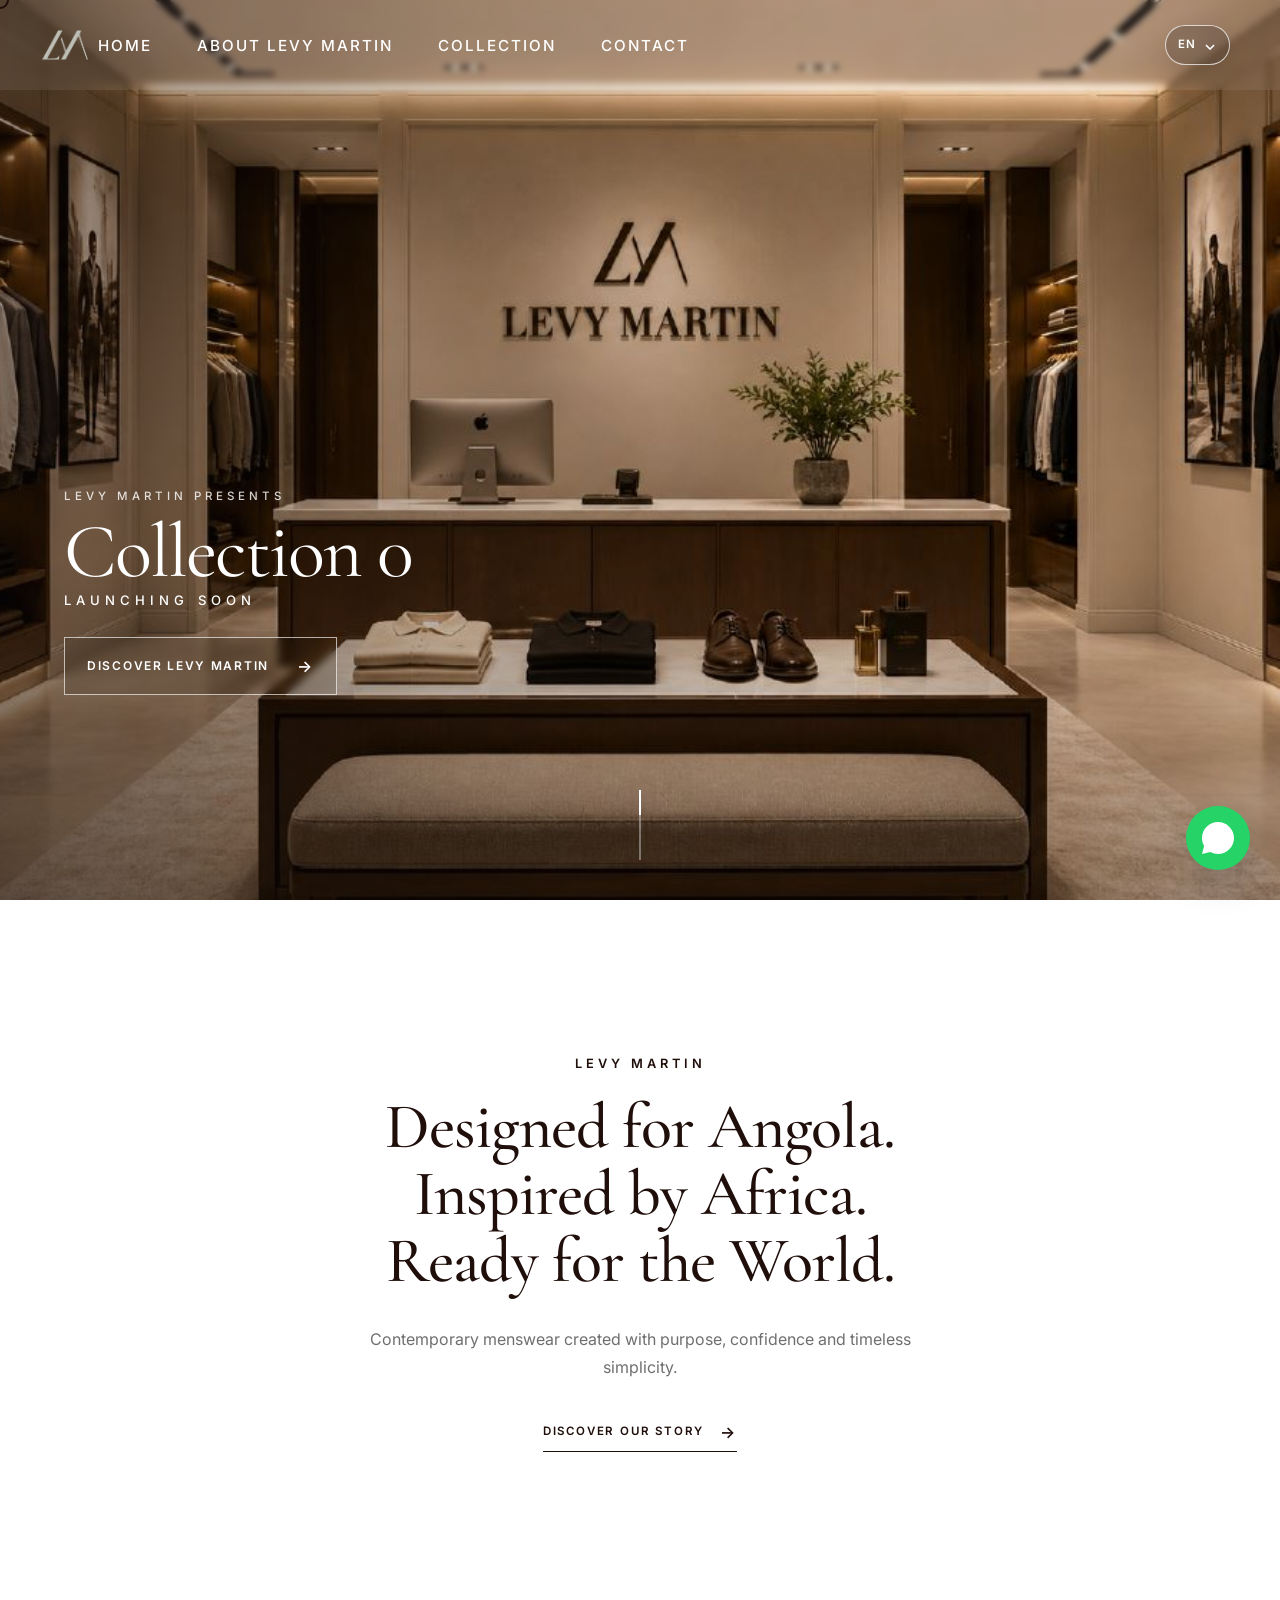
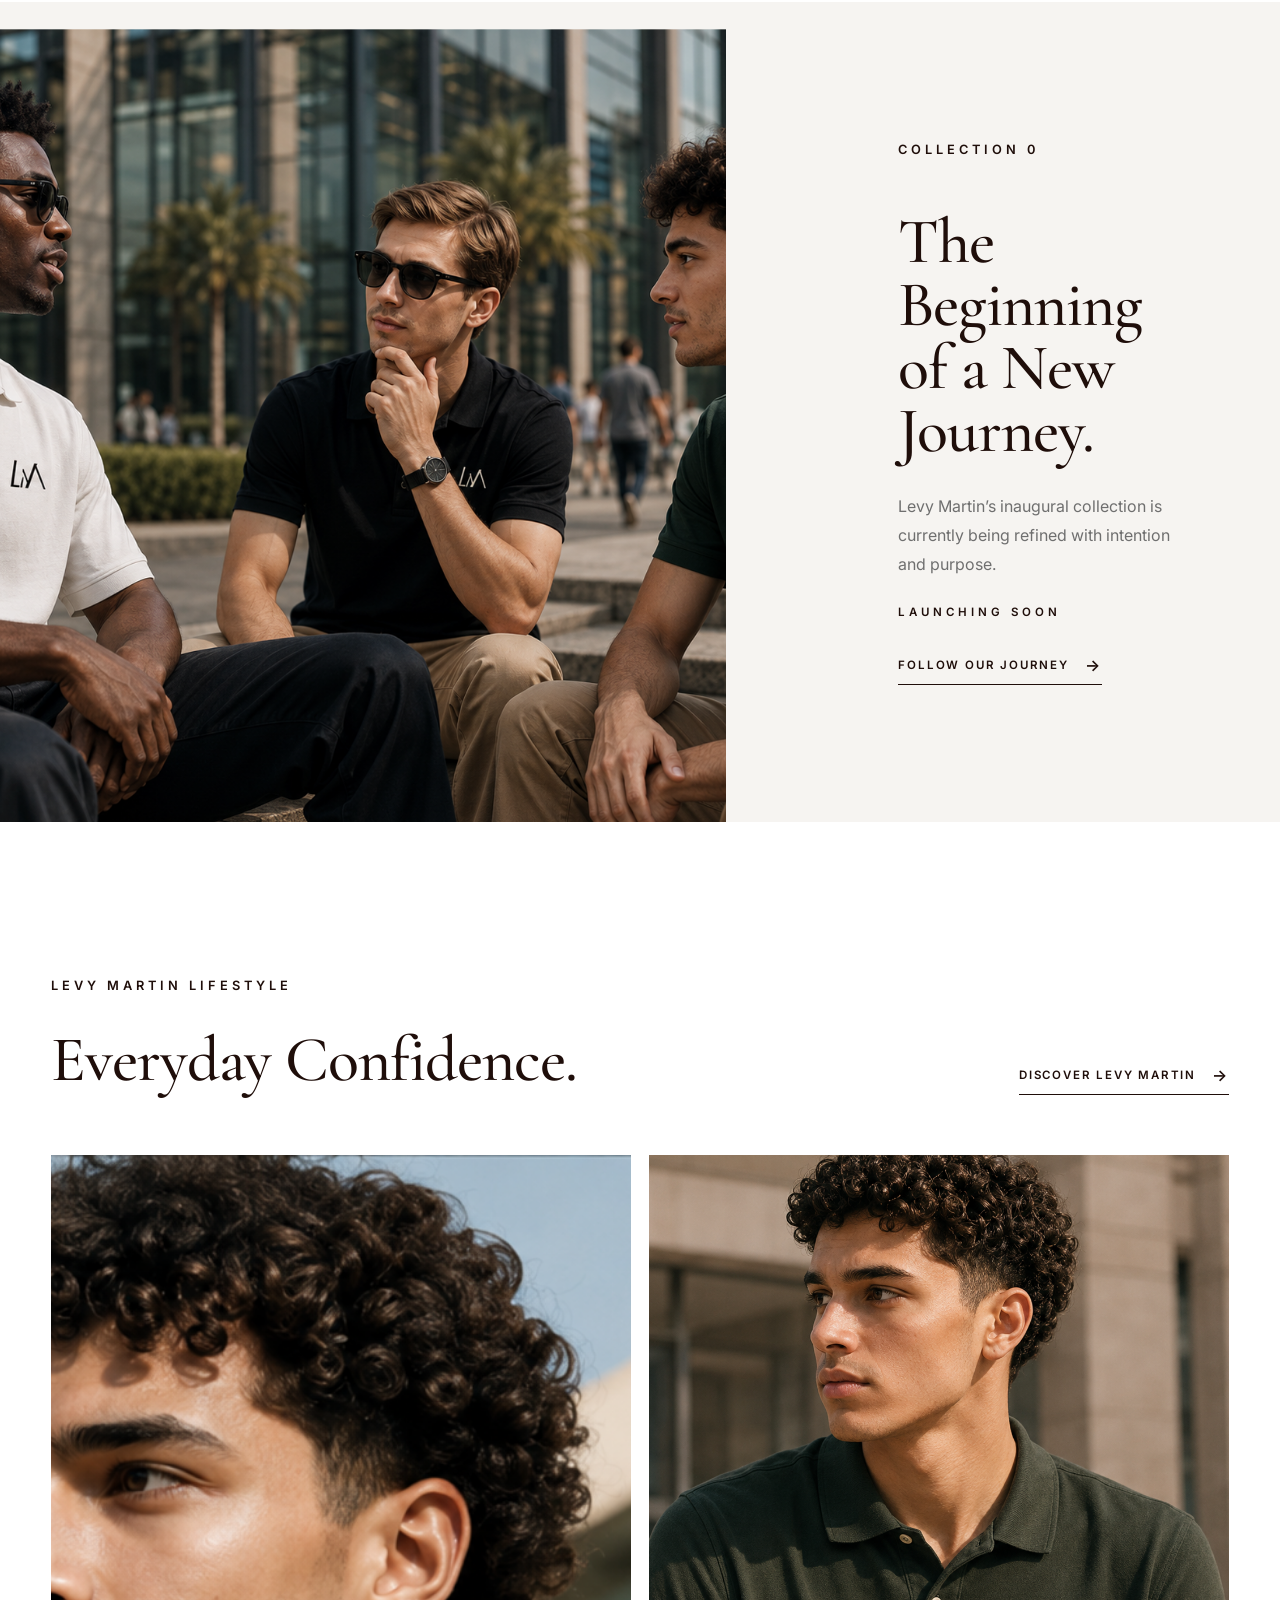
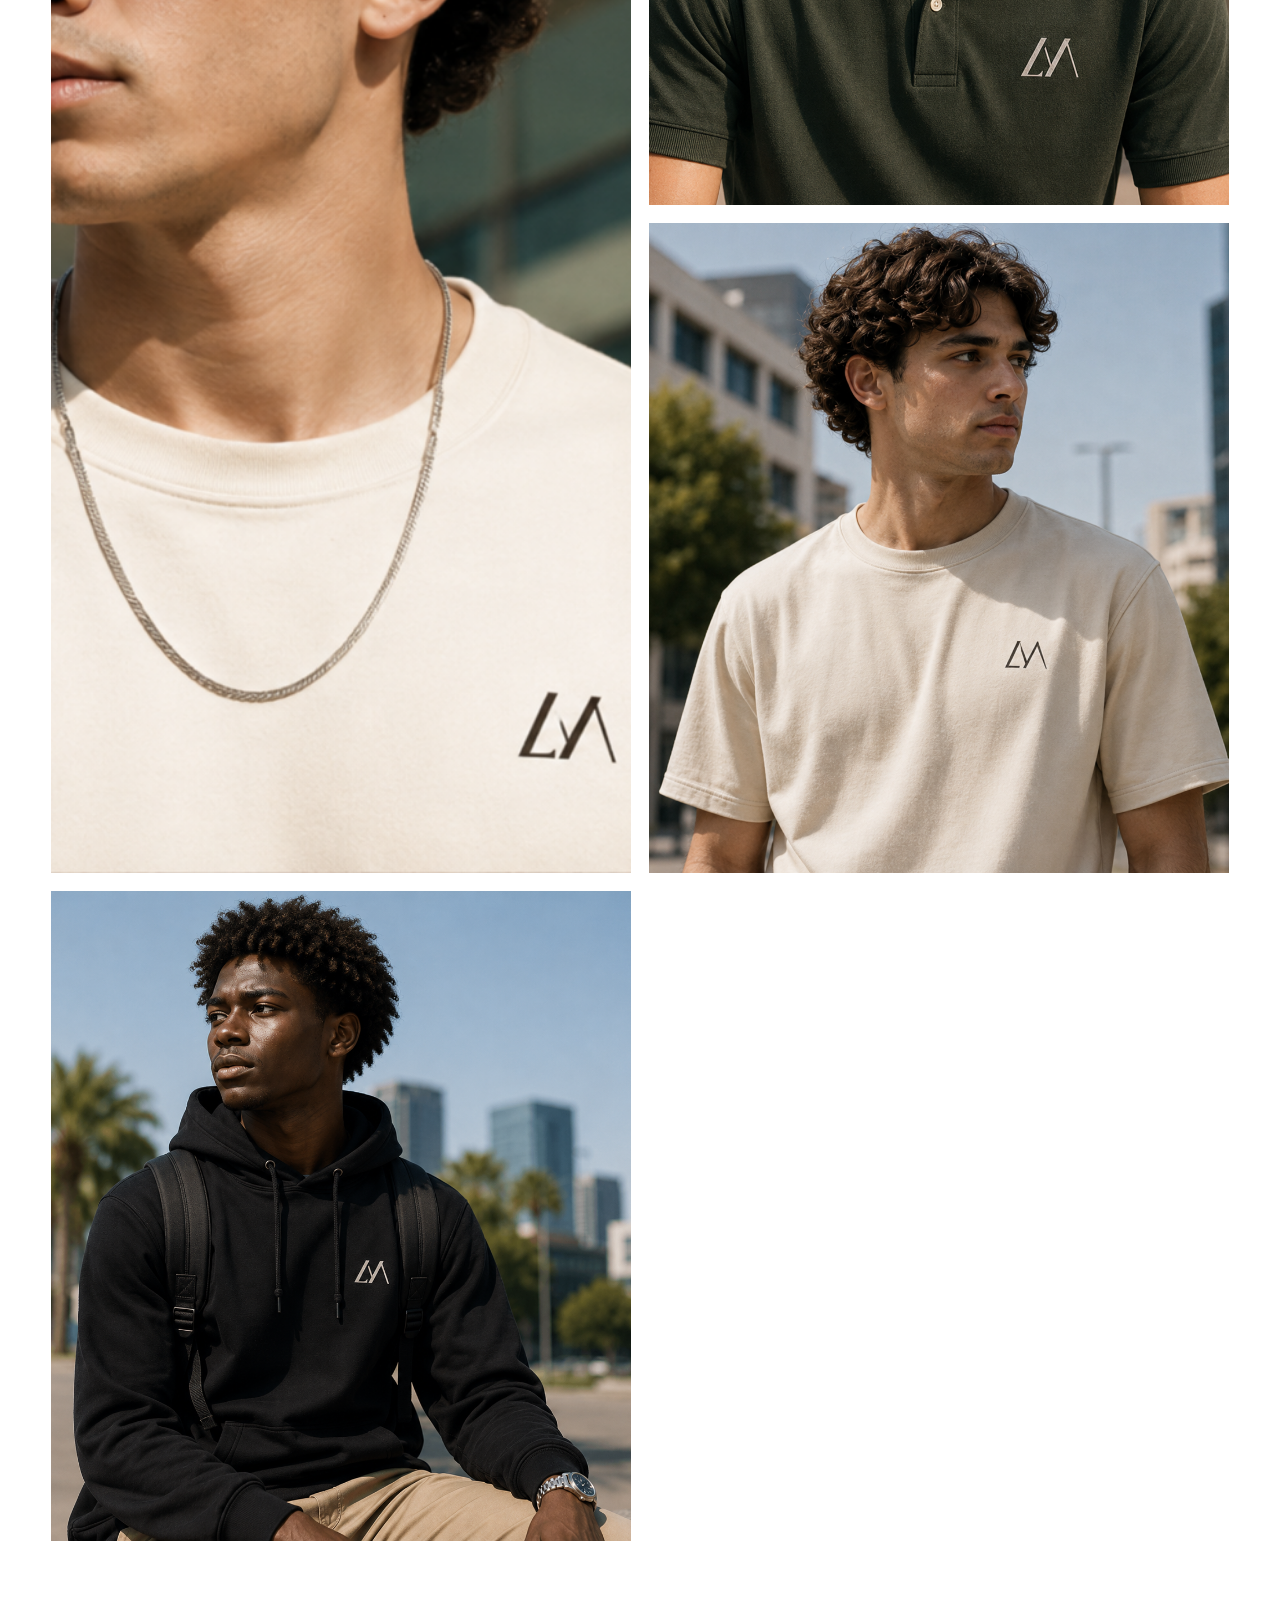
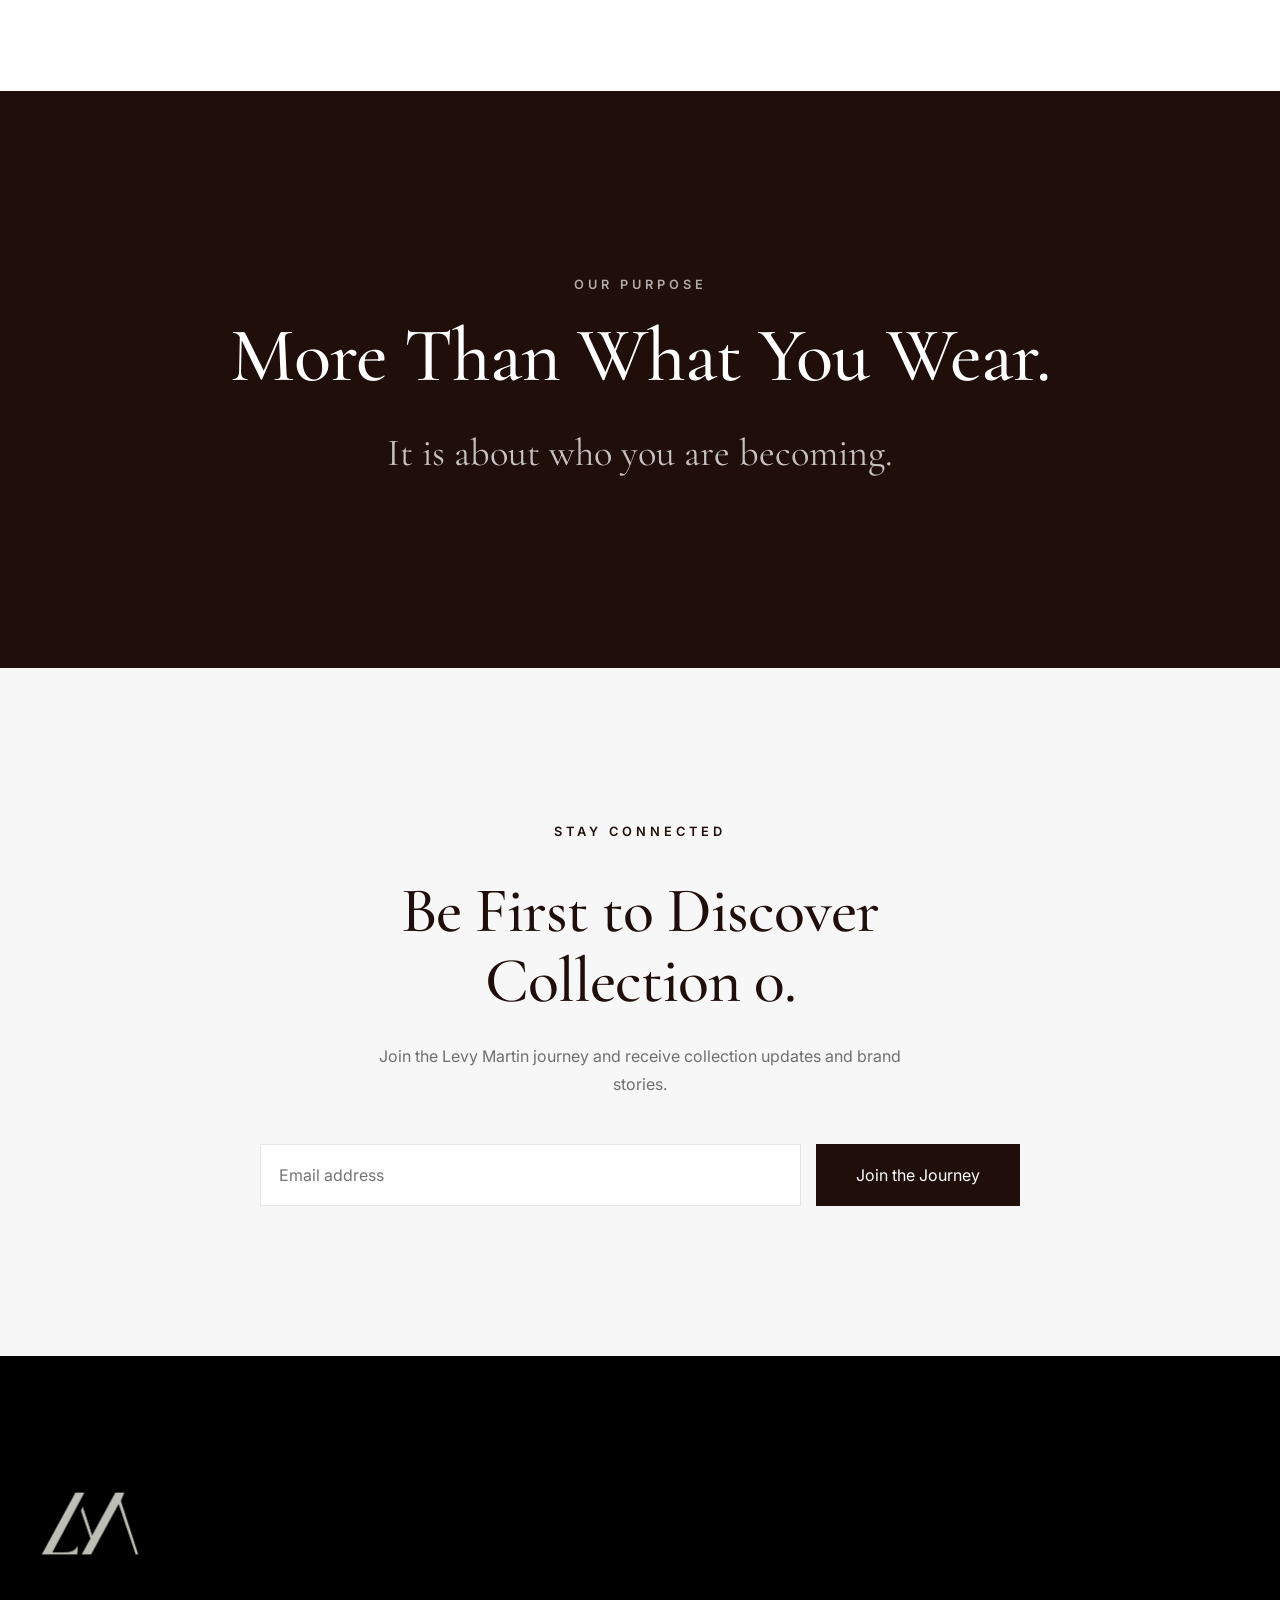
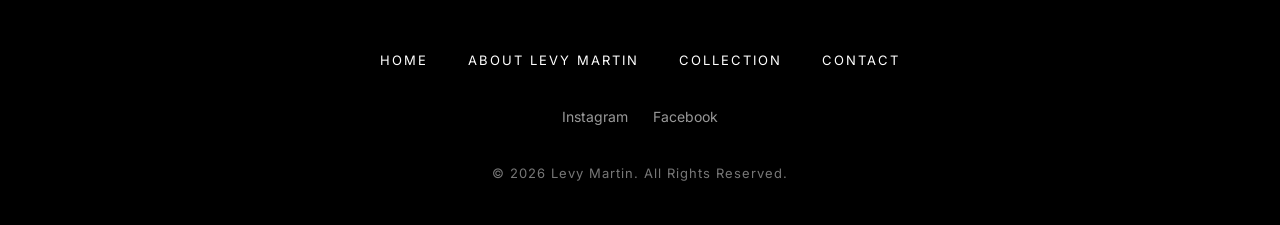
==== commit 6ffebdf8: "Add files via upload" ====
--- a/index.html
+++ b/index.html
@@ -1,399 +1,241 @@
-<!DOCTYPE html>
-<html lang="en">
-
-<head>
-
-    <meta charset="UTF-8">
-    <meta name="viewport" content="width=device-width, initial-scale=1.0">
-
-    <title>LEVY MARTIN | Contemporary Menswear</title>
-
-    <meta name="description"
-        content="Designed for Angola. Inspired by Africa. Ready for the World.">
-
-    <link rel="icon" href="assets/images/logo/favicon.png">
-
-    <link rel="preconnect" href="https://fonts.googleapis.com">
-
-    <link rel="preconnect" href="https://fonts.gstatic.com" crossorigin>
-
-    <link href="https://fonts.googleapis.com/css2?family=Cormorant+Garamond:wght@300;400;500;600;700&family=Inter:wght@300;400;500;600;700&display=swap" rel="stylesheet">
-
-    <!-- CSS -->
-    <link rel="stylesheet" href="css/reset.css">
-    <link rel="stylesheet" href="css/variables.css">
-    <link rel="stylesheet" href="css/global.css">
-    <link rel="stylesheet" href="css/components.css">
-    <link rel="stylesheet" href="css/navigation.css">
-    <link rel="stylesheet" href="css/footer.css">
-    <link rel="stylesheet" href="css/home.css">
-    <link rel="stylesheet" href="css/animations.css">
-    <link rel="stylesheet" href="css/responsive.css">
-
-</head>
-
-<body>
-
-    <!-- LOADER -->
-    <div class="loader">
-
-        <img src="assets/images/logo/logo-dark.png" alt="Levy Martin Logo">
-
-    </div>
-
-    <!-- CURSOR -->
-
-    <div class="cursor"></div>
-
-    <!-- HEADER -->
-
-    <header>
-        <nav class="navbar">
-
-            <a href="index.html" class="logo">
-
-                <img src="assets/images/logo/logo-dark.png" alt="Levy Martin">
-
-            </a>
-
-            <ul class="nav-links">
-
-
-                <li><a href="index.html">Home</a></li>
-
-                <li><a href="about.html">About Levy Martin</a></li>
-
-                <li><a href="collections.html">Collection</a></li>
-
-                <li><a href="contact.html">Contact</a></li>
-
-
-            </ul>
-
-
-            <button class="menu-btn">
-
-                <span></span>
-                <span></span>
-
-            </button>
-
-        </nav>
-
-        <div class="mobile-menu">
-
-            <a href="index.html">Home</a>
-            <a href="about.html">About Levy Martin</a>
-            <a href="collections.html">Collection</a>
-            <a href="contact.html">Contact</a>
-
-        </div>
-
-    </header>
-
-    <!-- HERO -->
-
-    <!-- HERO -->
-    <section class="hero">
-
-        <div class="hero-image">
-            <img
-                src="assets/images/about/about-hero1.jpg"
-                alt="Levy Martin contemporary menswear showroom">
-        </div>
-
-        <div class="hero-content">
-
-            <p class="hero-eyebrow">
-                Levy Martin presents
-            </p>
-
-            <h1>
-                Collection 0
-            </h1>
-
-            <p class="hero-status">
-                Launching Soon
-            </p>
-
-            <a href="about.html" class="hero-btn">
-                Discover Levy Martin
-                <span aria-hidden="true">→</span>
-            </a>
-
-        </div>
-
-        <div class="scroll-indicator">
-            <span></span>
-        </div>
-
-    </section>
-
-    <!-- MINIMAL BRAND INTRODUCTION -->
-
-    <section class="minimal-intro">
-
-        <div class="container-mini">
-
-            <p class="section-title">
-                Levy Martin
-            </p>
-
-            <h2>
-                Designed for Angola.<br>
-                Inspired by Africa.<br>
-                Ready for the World.
-            </h2>
-
-            <p class="minimal-intro-text">
-                Contemporary menswear created with purpose,
-                confidence and timeless simplicity.
-            </p>
-
-            <a href="about.html" class="editorial-link">
-                Discover Our Story
-                <span aria-hidden="true">→</span>
-            </a>
-
-        </div>
-
-    </section>
-
-
-    <!-- COLLECTION 0 PREVIEW -->
-
-    <section class="featured collection-preview">
-
-        <div class="image">
-
-            <img
-                src="assets/images/campaign/collection.jpg"
-                alt="Levy Martin Collection 0">
-
-        </div>
-
-        <div class="content">
-
-            <p class="section-title">
-                Collection 0
-            </p>
-
-            <h2>
-                The Beginning<br>
-                of a New Journey.
-            </h2>
-
-            <p>
-                Levy Martin’s inaugural collection is currently
-                being refined with intention and purpose.
-            </p>
-
-            <p class="launch-label">
-                Launching Soon
-            </p>
-
-            <a href="about.html" class="editorial-link">
-                Follow Our Journey
-                <span aria-hidden="true">→</span>
-            </a>
-
-        </div>
-
-    </section>
-
-
-    <!-- LIFESTYLE GALLERY -->
-
-    <section class="lifestyle-gallery minimal-gallery">
-
-        <div class="container">
-
-            <div class="gallery-heading">
-
-                <div>
-
-                    <p class="section-title">
-                        Levy Martin Lifestyle
-                    </p>
-
-                    <h2>
-                        Everyday Confidence.
-                    </h2>
-
-                </div>
-
-                <a href="about.html" class="editorial-link">
-                    Discover Levy Martin
-                    <span aria-hidden="true">→</span>
-                </a>
-
-            </div>
-
-            <div class="gallery-grid">
-
-                <div class="gallery-item gallery-feature">
-                    <img
-                        src="assets/images/gallery/image1.png"
-                        alt="Levy Martin contemporary menswear">
-                </div>
-
-                <div class="gallery-item">
-                    <img
-                        src="assets/images/gallery/image2.png"
-                        alt="Levy Martin lifestyle">
-                </div>
-
-                <div class="gallery-item">
-                    <img
-                        src="assets/images/gallery/image3.png"
-                        alt="Levy Martin menswear">
-                </div>
-
-                <div class="gallery-item">
-                    <img
-                        src="assets/images/gallery/image4.png"
-                        alt="Levy Martin fashion">
-                </div>
-
-            </div>
-
-        </div>
-
-    </section>
-
-
-    <!-- BRAND STATEMENT -->
-
-    <section class="brand-statement">
-
-        <div class="container-mini">
-
-            <p class="section-title">
-                Our Purpose
-            </p>
-
-            <h2>
-                More Than What You Wear.
-            </h2>
-
-            <p>
-                It is about who you are becoming.
-            </p>
-
-        </div>
-
-    </section>
-
-    <!-- NEWSLETTER -->
-
-    <!-- NEWSLETTER -->
-
-    <section class="newsletter minimal-newsletter">
-
-        <div class="container">
-
-            <p class="section-title">
-                Stay Connected
-            </p>
-
-            <h2>
-                Be First to Discover<br>
-                Collection 0.
-            </h2>
-
-            <p class="newsletter-description">
-                Join the Levy Martin journey and receive
-                collection updates and brand stories.
-            </p>
-
-            <form>
-
-                <input
-                    type="email"
-                    name="email"
-                    placeholder="Email address"
-                    aria-label="Email address"
-                    required>
-
-                <button type="submit">
-                    Join the Journey
-                </button>
-
-            </form>
-
-        </div>
-
-    </section>
-
-    <!-- FOOTER -->
-
-    <footer class="footer">
-
-        <div class="footer-logo">
-            <img src="assets/images/logo/logo-dark.png" alt="Levy Martin">
-        </div>
-
-        <div class="footer-links">
-
-            <a href="index.html">Home</a>
-
-            <a href="about.html">About Levy Martin</a>
-
-            <a href="collections.html">Collection</a>
-
-            <a href="contact.html">Contact</a>
-
-        </div>
-
-        <div class="footer-social">
-
-            <a href="#">Instagram</a>
-
-            <a href="#">Facebook</a>
-
-        </div>
-
-        <p class="copyright">
-            © 2026 Levy Martin. All Rights Reserved.
-        </p>
-
-    </footer>
-
-    
-
-    <!-- JAVASCRIPT -->
-
-    <script src="js/navigation.js"></script>
-    <script src="js/animations.js"></script>
-    <script src="js/cursor.js"></script>
-    <script src="js/app.js"></script>
-    <script src="js/products.js"></script>
-    <script src="js/search.js"></script>
-
-    <button class="back-to-top">
-
-        ↑
-
-    </button>
-
-    <a
-    class="whatsapp-float"
-    href="https://wa.me/244923311962"
-    target="_blank"
-    aria-label="Chat on WhatsApp">
-
-    <svg xmlns="http://www.w3.org/2000/svg"
-    width="30"
-    height="30"
-    fill="currentColor"
-    viewBox="0 0 16 16">
-
-    <path d="M13.601 2.326A7.854 7.854 0 0 0 8.001 0C3.589 0 0 3.588 0 8c0 1.41.368 2.788 1.067 4.003L0 16l4.103-1.056A7.944 7.944 0 0 0 8 16c4.411 0 8-3.589 8-8a7.95 7.95 0 0 0-2.399-5.674z"/>
-
-    </svg>
-
-    </a>
-
-</body>
-
+<!DOCTYPE html>
+
+<html lang="en">
+<head>
+<meta charset="utf-8"/>
+<meta content="width=device-width, initial-scale=1.0" name="viewport"/>
+<title>LEVY MARTIN | Contemporary Menswear</title>
+<meta content="Designed for Angola. Inspired by Africa. Ready for the World." name="description"/>
+<link href="assets/images/logo/favicon.png" rel="icon"/>
+<link href="https://fonts.googleapis.com" rel="preconnect"/>
+<link crossorigin="" href="https://fonts.gstatic.com" rel="preconnect"/>
+<link href="https://fonts.googleapis.com/css2?family=Cormorant+Garamond:wght@300;400;500;600;700&amp;family=Inter:wght@300;400;500;600;700&amp;display=swap" rel="stylesheet"/>
+<!-- CSS -->
+<link href="css/reset.css" rel="stylesheet"/>
+<link href="css/variables.css" rel="stylesheet"/>
+<link href="css/global.css" rel="stylesheet"/>
+<link href="css/components.css" rel="stylesheet"/>
+<link href="css/navigation.css" rel="stylesheet"/>
+<link href="css/footer.css" rel="stylesheet"/>
+<link href="css/home.css" rel="stylesheet"/>
+<link href="css/animations.css" rel="stylesheet"/>
+<link href="css/responsive.css" rel="stylesheet"/><link href="css/language-switcher.css" rel="stylesheet"/>
+</head>
+<body>
+<!-- LOADER -->
+<div class="loader">
+<img alt="Levy Martin Logo" src="assets/images/logo/logo-dark.png"/>
+</div>
+<!-- CURSOR -->
+<div class="cursor"></div>
+<!-- HEADER -->
+<header>
+<nav class="navbar">
+<a class="logo" href="index.html">
+<img alt="Levy Martin" src="assets/images/logo/logo-dark.png"/>
+</a>
+<ul class="nav-links">
+<li><a href="index.html">Home</a></li>
+<li><a href="about.html">About Levy Martin</a></li>
+<li><a href="collections.html">Collection</a></li>
+<li><a href="contact.html">Contact</a></li>
+</ul>
+<div aria-label="Choose language" class="language-switcher">
+<button aria-expanded="false" aria-haspopup="listbox" class="language-current" type="button"><span class="language-code">EN</span><span class="language-arrow">⌄</span></button>
+<div class="language-options" role="listbox">
+<button data-language="en" role="option" type="button">English</button>
+<button data-language="es" role="option" type="button">Español</button>
+<button data-language="pt" role="option" type="button">Português</button>
+</div>
+</div><button class="menu-btn">
+<span></span>
+<span></span>
+</button>
+</nav>
+<div class="mobile-menu">
+<a href="index.html">Home</a>
+<a href="about.html">About Levy Martin</a>
+<a href="collections.html">Collection</a>
+<a href="contact.html">Contact</a>
+</div>
+</header>
+<!-- HERO -->
+<!-- HERO -->
+<section class="hero">
+<div class="hero-image">
+<img alt="Levy Martin contemporary menswear showroom" src="assets/images/about/about-hero1.jpg"/>
+</div>
+<div class="hero-content">
+<p class="hero-eyebrow">
+                Levy Martin presents
+            </p>
+<h1>
+                Collection 0
+            </h1>
+<p class="hero-status">
+                Launching Soon
+            </p>
+<a class="hero-btn" href="about.html">
+                Discover Levy Martin
+                <span aria-hidden="true">→</span>
+</a>
+</div>
+<div class="scroll-indicator">
+<span></span>
+</div>
+</section>
+<!-- MINIMAL BRAND INTRODUCTION -->
+<section class="minimal-intro">
+<div class="container-mini">
+<p class="section-title">
+                Levy Martin
+            </p>
+<h2>
+                Designed for Angola.<br/>
+                Inspired by Africa.<br/>
+                Ready for the World.
+            </h2>
+<p class="minimal-intro-text">
+                Contemporary menswear created with purpose,
+                confidence and timeless simplicity.
+            </p>
+<a class="editorial-link" href="about.html">
+                Discover Our Story
+                <span aria-hidden="true">→</span>
+</a>
+</div>
+</section>
+<!-- COLLECTION 0 PREVIEW -->
+<section class="featured collection-preview">
+<div class="image">
+<img alt="Levy Martin Collection 0" src="assets/images/campaign/collection.jpg"/>
+</div>
+<div class="content">
+<p class="section-title">
+                Collection 0
+            </p>
+<h2>
+                The Beginning<br/>
+                of a New Journey.
+            </h2>
+<p>
+                Levy Martin’s inaugural collection is currently
+                being refined with intention and purpose.
+            </p>
+<p class="launch-label">
+                Launching Soon
+            </p>
+<a class="editorial-link" href="about.html">
+                Follow Our Journey
+                <span aria-hidden="true">→</span>
+</a>
+</div>
+</section>
+<!-- LIFESTYLE GALLERY -->
+<section class="lifestyle-gallery minimal-gallery">
+<div class="container">
+<div class="gallery-heading">
+<div>
+<p class="section-title">
+                        Levy Martin Lifestyle
+                    </p>
+<h2>
+                        Everyday Confidence.
+                    </h2>
+</div>
+<a class="editorial-link" href="about.html">
+                    Discover Levy Martin
+                    <span aria-hidden="true">→</span>
+</a>
+</div>
+<div class="gallery-grid">
+<div class="gallery-item gallery-feature">
+<img alt="Levy Martin contemporary menswear" src="assets/images/gallery/image1.png"/>
+</div>
+<div class="gallery-item">
+<img alt="Levy Martin lifestyle" src="assets/images/gallery/image2.png"/>
+</div>
+<div class="gallery-item">
+<img alt="Levy Martin menswear" src="assets/images/gallery/image3.png"/>
+</div>
+<div class="gallery-item">
+<img alt="Levy Martin fashion" src="assets/images/gallery/image4.png"/>
+</div>
+</div>
+</div>
+</section>
+<!-- BRAND STATEMENT -->
+<section class="brand-statement">
+<div class="container-mini">
+<p class="section-title">
+                Our Purpose
+            </p>
+<h2>
+                More Than What You Wear.
+            </h2>
+<p>
+                It is about who you are becoming.
+            </p>
+</div>
+</section>
+<!-- NEWSLETTER -->
+<!-- NEWSLETTER -->
+<section class="newsletter minimal-newsletter">
+<div class="container">
+<p class="section-title">
+                Stay Connected
+            </p>
+<h2>
+                Be First to Discover<br/>
+                Collection 0.
+            </h2>
+<p class="newsletter-description">
+                Join the Levy Martin journey and receive
+                collection updates and brand stories.
+            </p>
+<form id="newsletterForm">
+<input aria-label="Email address" data-i18n-placeholder="emailPlaceholder" id="newsletterEmail" name="email" placeholder="Email address" required="" type="email"/>
+<button type="submit">
+                    Join the Journey
+                </button>
+</form>
+</div>
+</section>
+<!-- FOOTER -->
+<footer class="footer">
+<div class="footer-logo">
+<img alt="Levy Martin" src="assets/images/logo/logo-dark.png"/>
+</div>
+<div class="footer-links">
+<a href="index.html">Home</a>
+<a href="about.html">About Levy Martin</a>
+<a href="collections.html">Collection</a>
+<a href="contact.html">Contact</a>
+</div>
+<div class="footer-social">
+<a href="#">Instagram</a>
+<a href="#">Facebook</a>
+</div>
+<p class="copyright">
+            © 2026 Levy Martin. All Rights Reserved.
+        </p>
+</footer>
+<!-- JAVASCRIPT -->
+<script src="js/language.js"></script><script src="js/navigation.js"></script>
+<script src="js/animations.js"></script>
+<script src="js/cursor.js"></script>
+<script src="js/app.js"></script>
+<script src="js/products.js"></script>
+<script src="js/search.js"></script>
+<button class="back-to-top">
+
+        ↑
+
+    </button>
+<a aria-label="Chat on WhatsApp" class="whatsapp-float" data-i18n-aria="whatsappAria" href="https://wa.me/244923311962" target="_blank">
+<svg fill="currentColor" height="30" viewbox="0 0 16 16" width="30" xmlns="http://www.w3.org/2000/svg">
+<path d="M13.601 2.326A7.854 7.854 0 0 0 8.001 0C3.589 0 0 3.588 0 8c0 1.41.368 2.788 1.067 4.003L0 16l4.103-1.056A7.944 7.944 0 0 0 8 16c4.411 0 8-3.589 8-8a7.95 7.95 0 0 0-2.399-5.674z"></path>
+</svg>
+</a>
+</body>
 </html>
--- a/css/language-switcher.css
+++ b/css/language-switcher.css
@@ -0,0 +1,157 @@
+/* ==========================================
+   LEVY MARTIN LANGUAGE SWITCHER — FIXED
+========================================== */
+.language-switcher{
+    position:relative;
+    margin-left:auto;
+    margin-right:18px;
+    font-family:var(--font-body);
+    z-index:10002;
+}
+
+.language-current{
+    min-width:62px;
+    height:40px;
+    padding:0 12px;
+    display:flex;
+    align-items:center;
+    justify-content:center;
+    gap:7px;
+    border:1px solid rgba(255,255,255,.72);
+    border-radius:999px;
+    color:#fff;
+    background:rgba(15,8,6,.22);
+    box-shadow:0 8px 24px rgba(0,0,0,.10);
+    backdrop-filter:blur(10px);
+    -webkit-backdrop-filter:blur(10px);
+    font-size:.72rem;
+    font-weight:600;
+    line-height:1;
+    letter-spacing:1.4px;
+    transition:background .3s ease,color .3s ease,border-color .3s ease,transform .3s ease;
+}
+
+.language-current:hover{
+    transform:translateY(-1px);
+    background:rgba(15,8,6,.38);
+}
+
+/* Light/solid navigation states */
+header.scrolled .language-current,
+header.solid-header .language-current{
+    color:var(--color-primary);
+    border-color:rgba(31,14,10,.24);
+    background:rgba(255,255,255,.94);
+    box-shadow:0 8px 24px rgba(31,14,10,.08);
+}
+
+header.scrolled .language-current:hover,
+header.solid-header .language-current:hover{
+    background:#fff;
+    border-color:rgba(31,14,10,.42);
+}
+
+.language-arrow{
+    display:inline-flex;
+    align-items:center;
+    justify-content:center;
+    font-size:.95rem;
+    line-height:1;
+    transition:transform .25s ease;
+}
+
+.language-switcher.open .language-arrow{
+    transform:rotate(180deg);
+}
+
+.language-options{
+    position:absolute;
+    top:calc(100% + 10px);
+    right:0;
+    width:150px;
+    padding:8px;
+    background:#fff;
+    border:1px solid rgba(31,14,10,.12);
+    border-radius:8px;
+    box-shadow:0 16px 40px rgba(0,0,0,.16);
+    opacity:0;
+    visibility:hidden;
+    pointer-events:none;
+    transform:translateY(-8px);
+    transition:opacity .25s ease,visibility .25s ease,transform .25s ease;
+}
+
+.language-switcher.open .language-options{
+    opacity:1;
+    visibility:visible;
+    pointer-events:auto;
+    transform:translateY(0);
+}
+
+.language-options button{
+    width:100%;
+    padding:11px 12px;
+    border-radius:5px;
+    text-align:left;
+    color:var(--color-primary);
+    font-size:.82rem;
+    background:transparent;
+}
+
+.language-options button:hover,
+.language-options button.active{
+    background:#f3efeb;
+}
+
+.language-options button.active{
+    font-weight:700;
+}
+
+.language-switcher.is-changing{
+    opacity:.6;
+}
+
+@media(max-width:992px){
+    .navbar{
+        gap:8px;
+    }
+
+    .language-switcher{
+        flex:0 0 auto;
+        margin-left:auto;
+        margin-right:4px;
+    }
+
+    .language-current{
+        min-width:54px;
+        height:38px;
+        padding:0 9px;
+    }
+
+    .menu-btn{
+        position:relative;
+        z-index:10003;
+        flex:0 0 44px;
+        display:flex;
+    }
+
+    .language-options{
+        right:0;
+    }
+}
+
+@media(max-width:576px){
+    .language-current{
+        min-width:50px;
+        height:36px;
+        padding:0 8px;
+    }
+
+    .language-options{
+        width:138px;
+    }
+
+    .language-options button{
+        padding:10px;
+    }
+}
